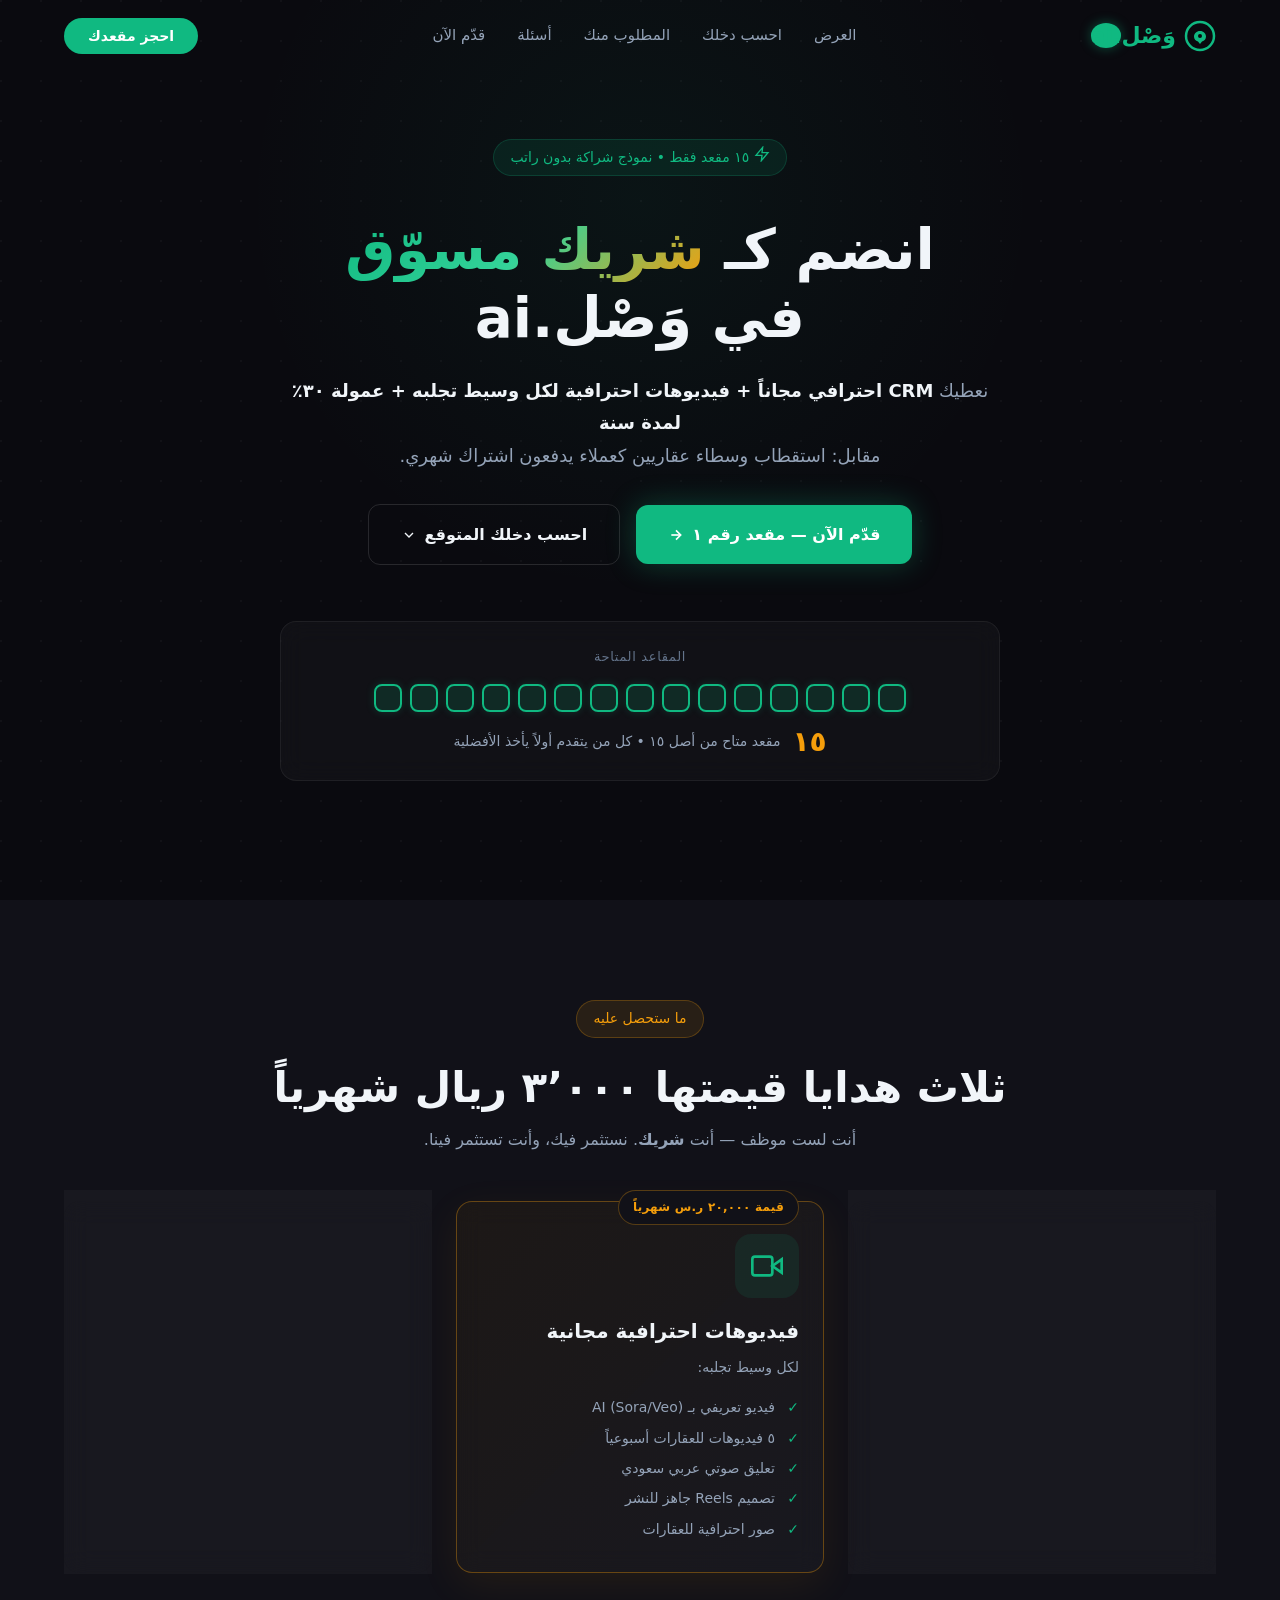
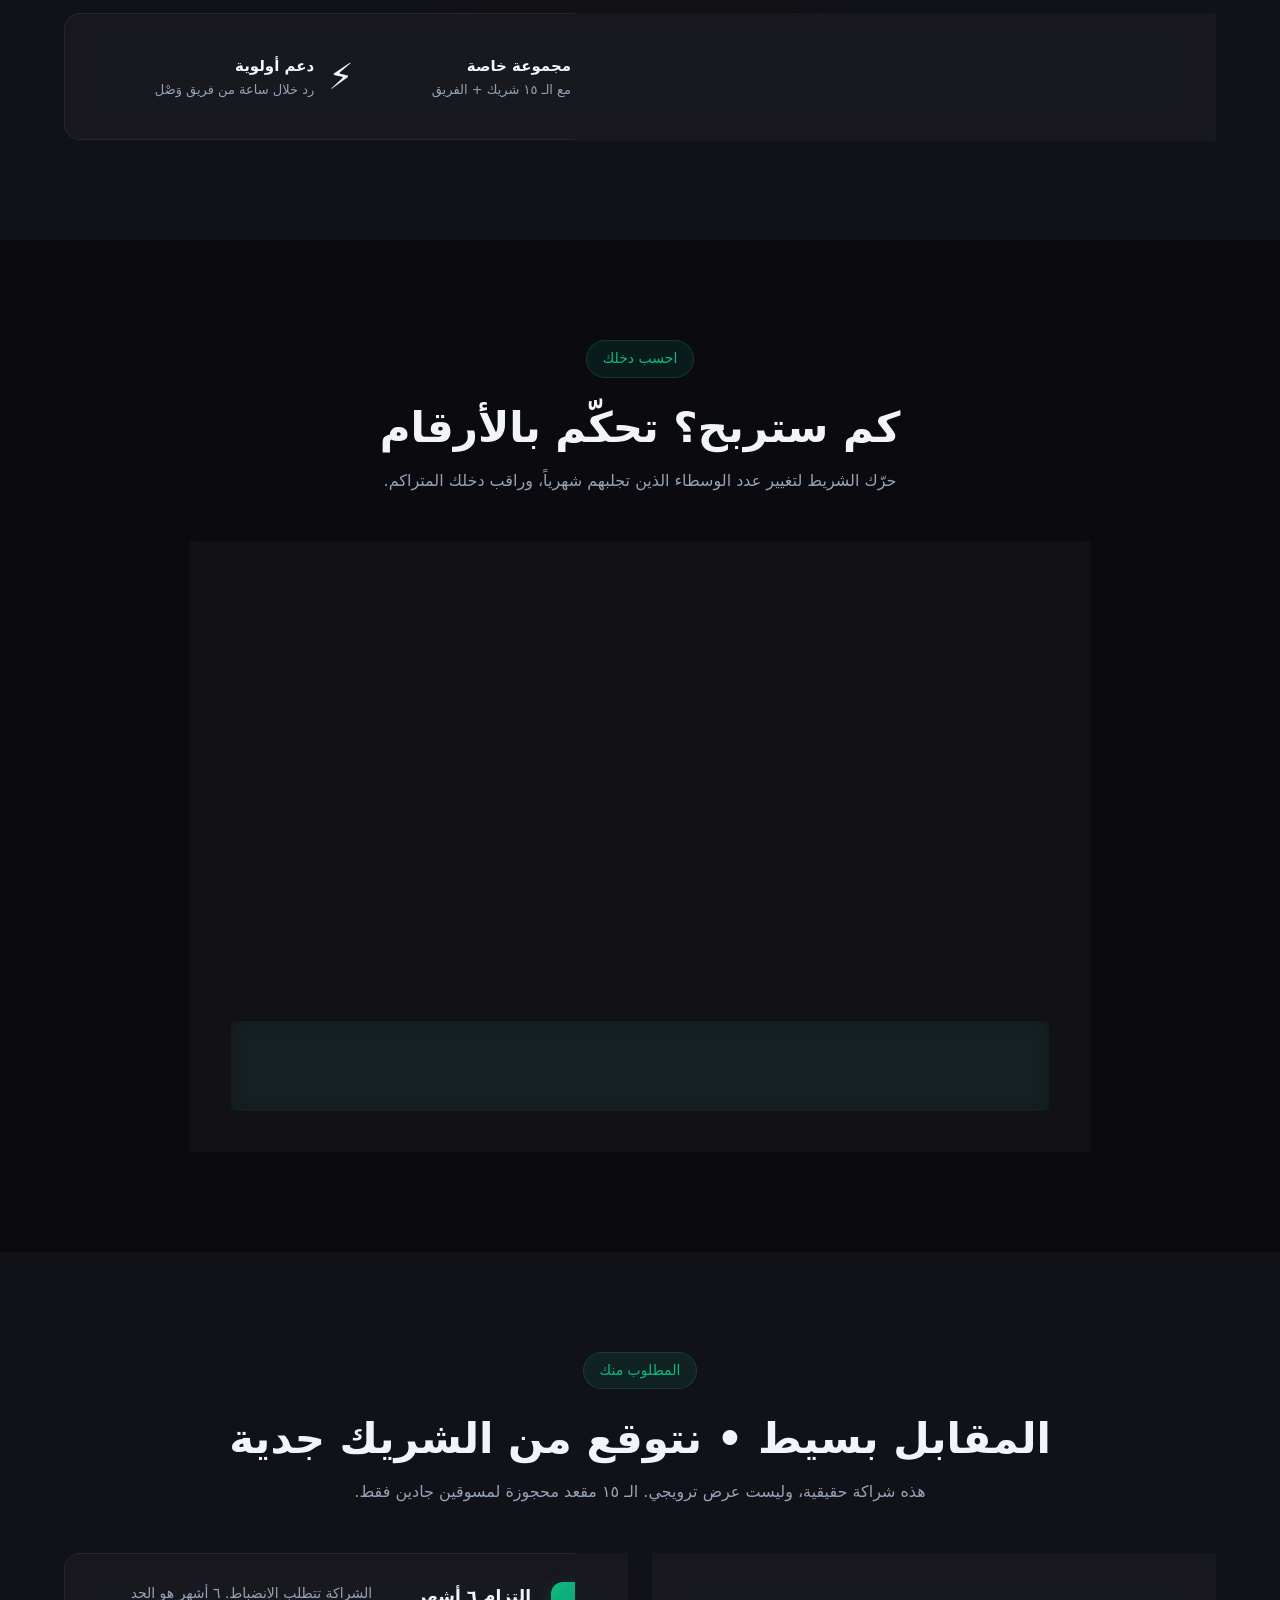
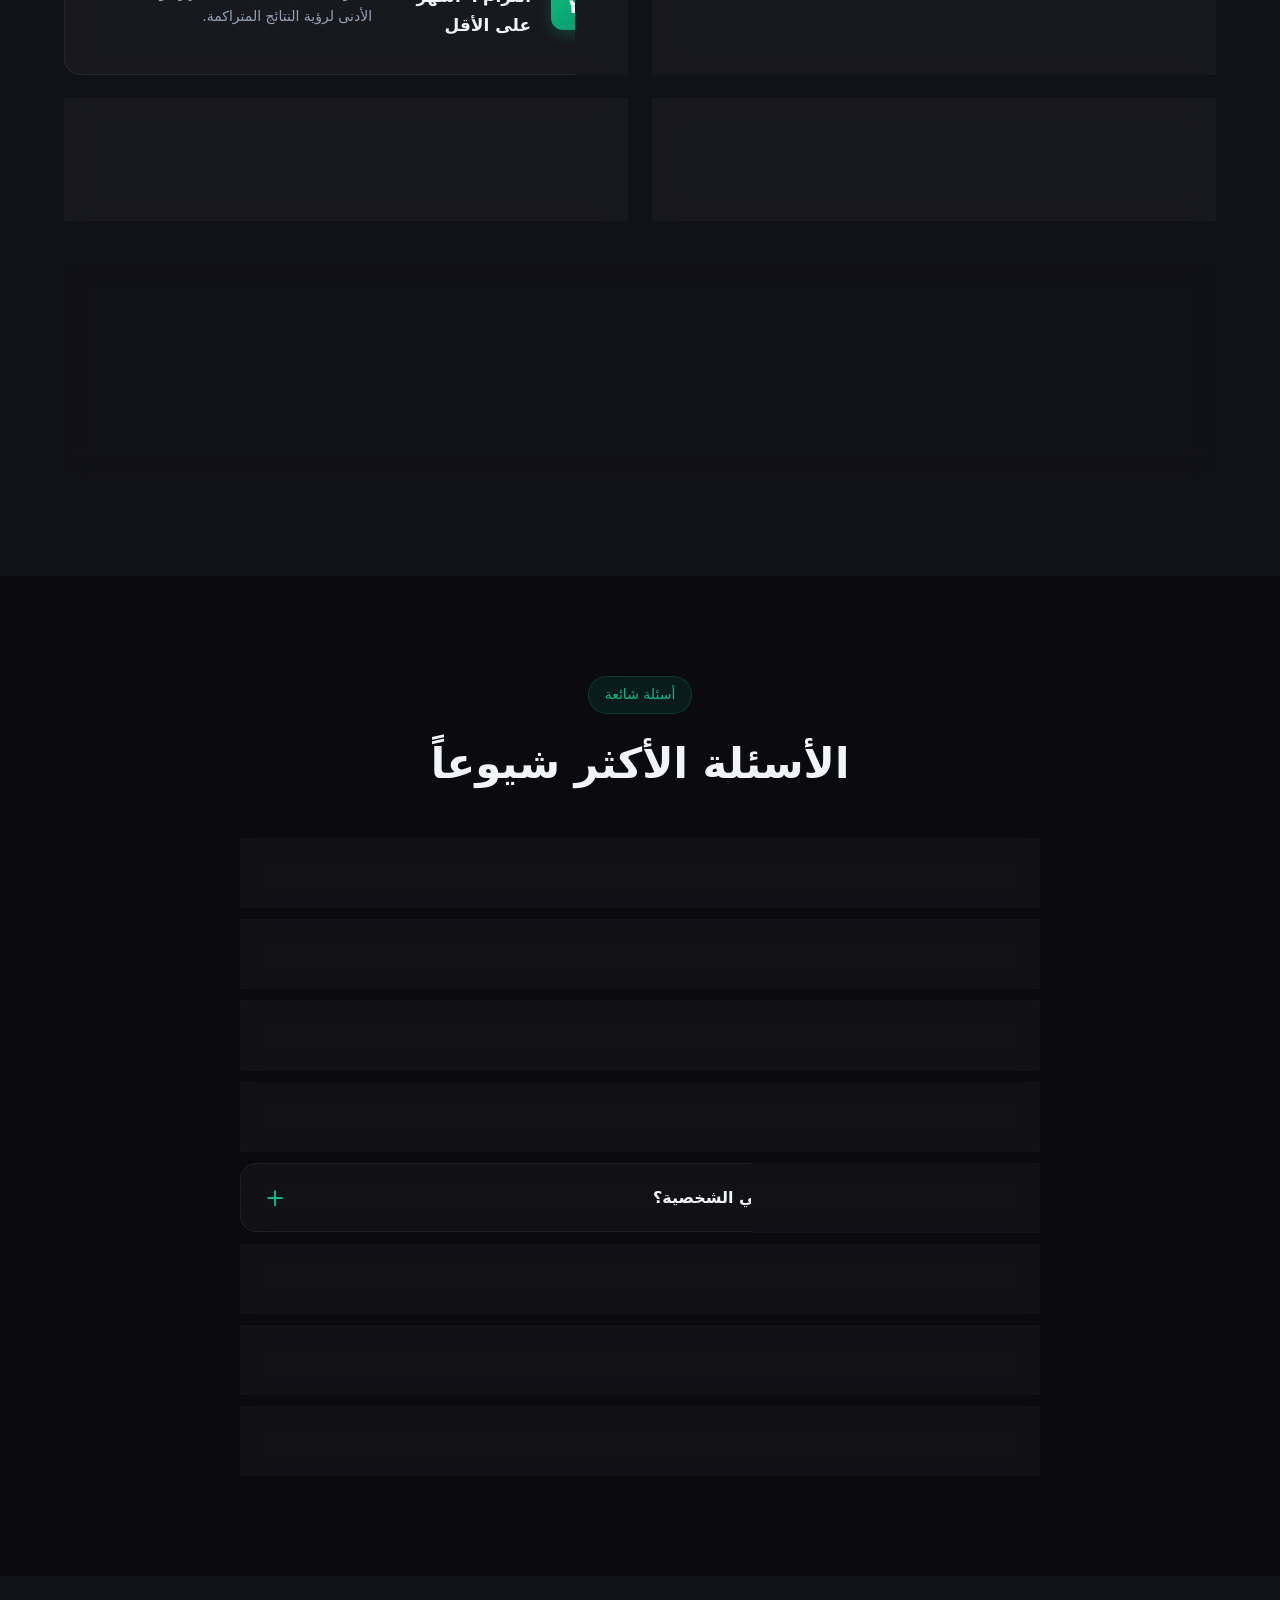
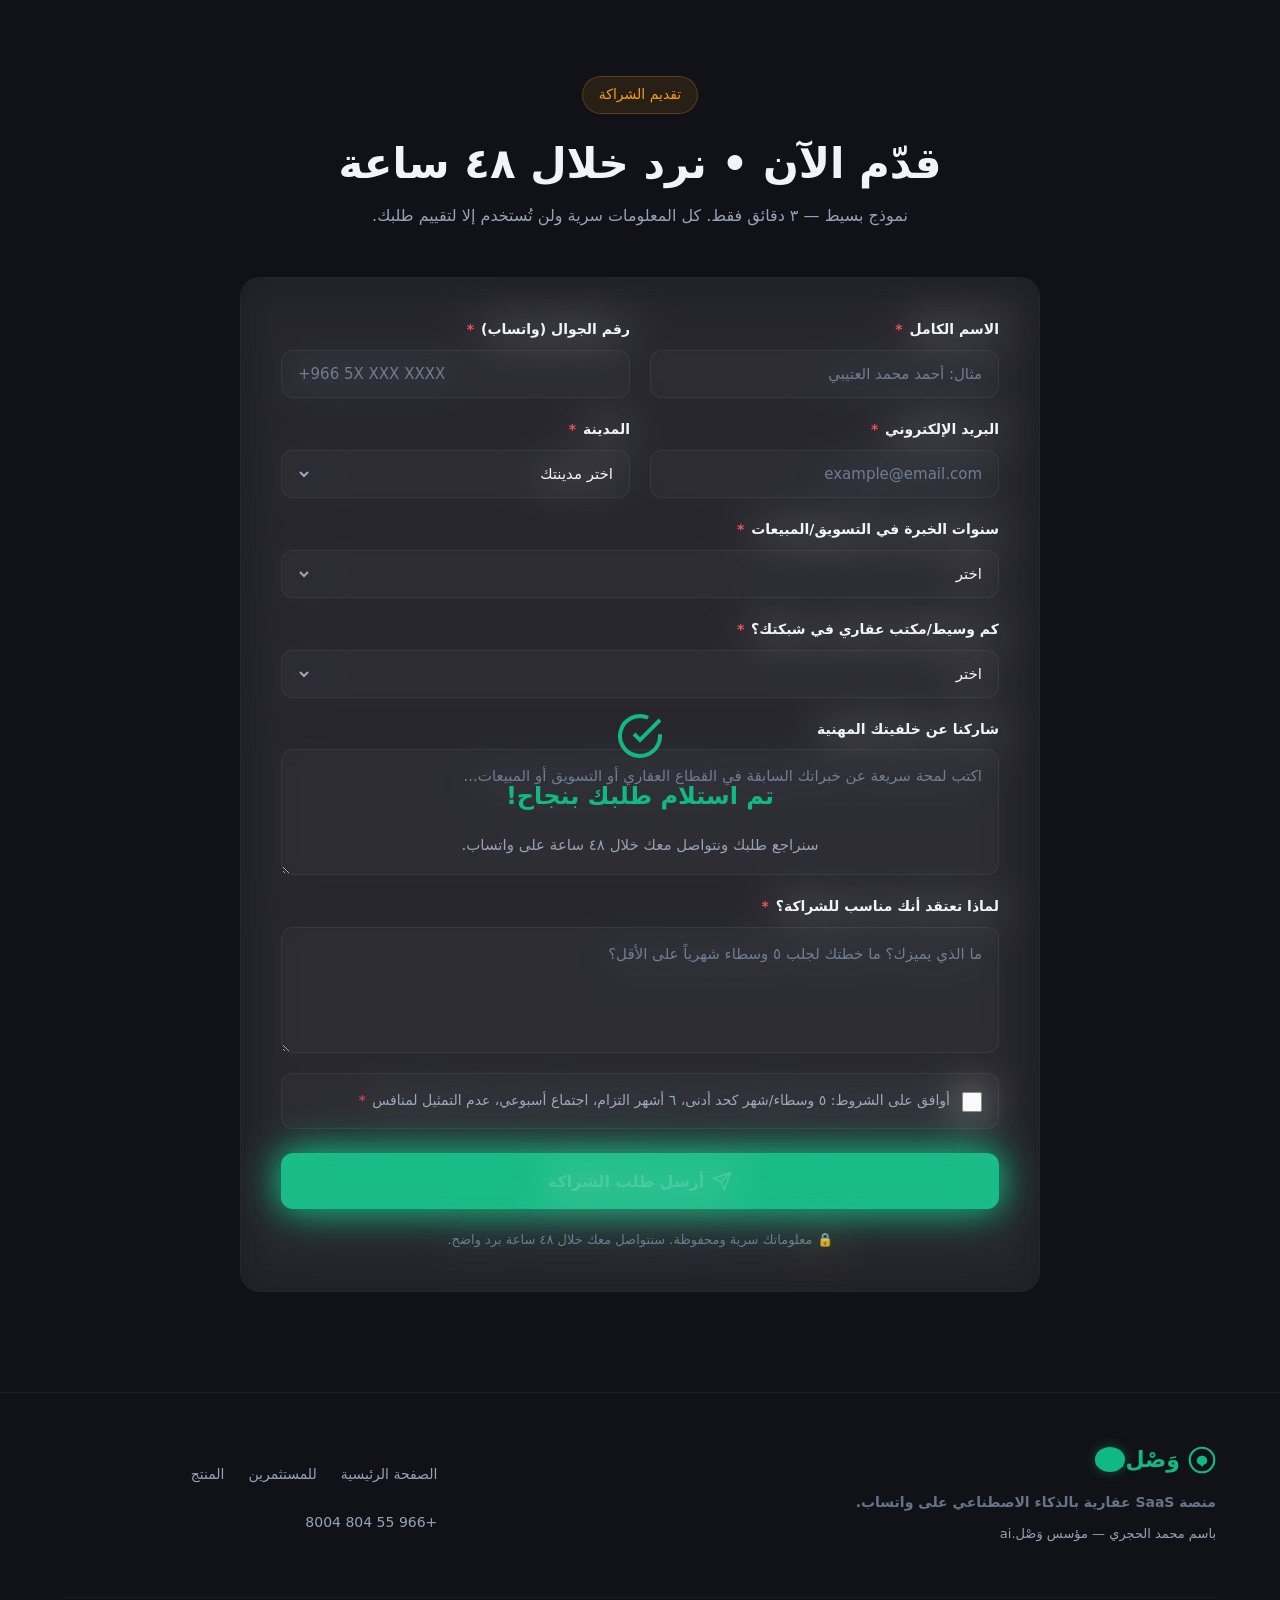
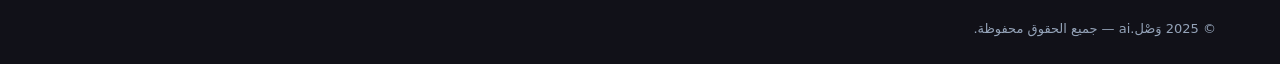
==== partner.html @ 43de6ca4 "Initial commit: investor + partner landing pages with Supabase - investor.html: 100K SAR / 16.7% pit" ====
<!DOCTYPE html>
<html lang="ar" dir="rtl">
<head>
  <meta charset="UTF-8">
  <meta name="viewport" content="width=device-width, initial-scale=1.0">
  <meta http-equiv="Content-Security-Policy" content="default-src 'self'; script-src 'self'; style-src 'self' 'unsafe-inline' https://fonts.googleapis.com; font-src 'self' https://fonts.gstatic.com; img-src 'self' data: https:; connect-src 'self' https://smartsapp.net https://*.supabase.co;">
  <title>وَصْل.ai | فرصة شراكة — ١٥ مسوّق فقط بدون راتب</title>
  <meta name="description" content="انضم كشريك مسوّق في وَصْل.ai — احصل على CRM احترافي + فيديوهات احترافية + عمولة 30% من كل وسيط تجلبه. ١٥ مقعد فقط.">
  <meta name="robots" content="index, follow">
  <meta name="theme-color" content="#10b981">

  <!-- Open Graph -->
  <meta property="og:title" content="وَصْل.ai | فرصة شراكة — ١٥ مسوّق فقط بدون راتب">
  <meta property="og:description" content="CRM احترافي + فيديوهات احترافية + عمولة 30% — مقابل جلب وسطاء عقاريين كعملاء. ١٥ مقعد فقط.">
  <meta property="og:type" content="website">
  <meta property="og:image" content="https://smartsapp.net/images/og-cover.svg">
  <meta property="og:locale" content="ar_SA">

  <!-- Favicon -->
  <link rel="icon" href="images/favicon.svg" type="image/svg+xml">

  <!-- Preconnect -->
  <link rel="preconnect" href="https://fonts.googleapis.com">
  <link rel="preconnect" href="https://fonts.gstatic.com" crossorigin>

  <!-- Stylesheet -->
  <link rel="stylesheet" href="css/styles.css">
  <link rel="stylesheet" href="css/pages.css">
</head>
<body>
  <a href="#main-content" class="sr-only">تخطي إلى المحتوى</a>

  <!-- ========== NAVBAR ========== -->
  <header class="navbar" role="banner">
    <div class="container navbar-inner">
      <a href="/" class="navbar-brand" aria-label="وَصْل.ai — الصفحة الرئيسية">
        <svg class="brand-icon" width="32" height="32" viewBox="0 0 32 32" fill="none" aria-hidden="true">
          <circle cx="16" cy="16" r="14" stroke="#10b981" stroke-width="2.5" fill="none"/>
          <path d="M10 16.5C10 13.5 12.5 11 16 11C19.5 11 22 13.5 22 16.5C22 19 20.5 21 18 21.5L16 24L14 21.5C11.5 21 10 19 10 16.5Z" fill="#10b981"/>
          <circle cx="16" cy="16" r="2" fill="#0a0a0f"/>
        </svg>
        <span class="brand-text">وَصْل<span class="brand-dot">.ai</span></span>
      </a>

      <nav class="nav-links" aria-label="التنقل الرئيسي">
        <a href="#offer">العرض</a>
        <a href="#calculator">احسب دخلك</a>
        <a href="#what-you-give">المطلوب منك</a>
        <a href="#faq">أسئلة</a>
        <a href="#apply">قدّم الآن</a>
      </nav>

      <div class="navbar-actions">
        <a href="#apply" class="btn-nav">احجز مقعدك</a>
      </div>

      <button class="menu-toggle" aria-label="فتح القائمة" aria-expanded="false">
        <span class="hamburger-line"></span>
        <span class="hamburger-line"></span>
        <span class="hamburger-line"></span>
      </button>
    </div>

    <nav class="mobile-menu" aria-label="القائمة الجوالة">
      <a href="#offer">العرض</a>
      <a href="#calculator">احسب دخلك</a>
      <a href="#what-you-give">المطلوب منك</a>
      <a href="#faq">أسئلة</a>
      <a href="#apply" class="btn-primary" style="text-align:center;margin-top:16px;">احجز مقعدك</a>
    </nav>
  </header>

  <main id="main-content">

    <!-- ========== HERO ========== -->
    <section id="hero" class="page-hero">
      <div class="container">
        <div class="hero-center">
          <span class="section-badge">
            <svg width="16" height="16" viewBox="0 0 24 24" fill="none" stroke="currentColor" stroke-width="2"><polygon points="13 2 3 14 12 14 11 22 21 10 12 10 13 2"/></svg>
            ١٥ مقعد فقط • نموذج شراكة بدون راتب
          </span>

          <h1 class="hero-title">
            انضم كـ <span class="gradient-text">شريك مسوّق</span><br>
            في وَصْل.ai
          </h1>

          <p class="hero-description hero-description-center">
            نعطيك <strong class="text-primary">CRM احترافي مجاناً + فيديوهات احترافية لكل وسيط تجلبه + عمولة ٣٠٪ لمدة سنة</strong><br>
            مقابل: استقطاب وسطاء عقاريين كعملاء يدفعون اشتراك شهري.
          </p>

          <div class="hero-buttons hero-buttons-center">
            <a href="#apply" class="btn-primary">
              قدّم الآن — مقعد رقم ١
              <svg width="16" height="16" viewBox="0 0 24 24" fill="none" stroke="currentColor" stroke-width="2.5"><path d="M5 12h14"/><path d="M12 5l7 7-7 7"/></svg>
            </a>
            <a href="#calculator" class="btn-secondary">
              احسب دخلك المتوقع
              <svg width="16" height="16" viewBox="0 0 24 24" fill="none" stroke="currentColor" stroke-width="2"><path d="M6 9l6 6 6-6"/></svg>
            </a>
          </div>

          <div class="seats-counter glass-card">
            <div class="seats-label">المقاعد المتاحة</div>
            <div class="seats-grid">
              <span class="seat available" title="متاح"></span>
              <span class="seat available" title="متاح"></span>
              <span class="seat available" title="متاح"></span>
              <span class="seat available" title="متاح"></span>
              <span class="seat available" title="متاح"></span>
              <span class="seat available" title="متاح"></span>
              <span class="seat available" title="متاح"></span>
              <span class="seat available" title="متاح"></span>
              <span class="seat available" title="متاح"></span>
              <span class="seat available" title="متاح"></span>
              <span class="seat available" title="متاح"></span>
              <span class="seat available" title="متاح"></span>
              <span class="seat available" title="متاح"></span>
              <span class="seat available" title="متاح"></span>
              <span class="seat available" title="متاح"></span>
            </div>
            <div class="seats-status">
              <span class="seats-count gold-text">١٥</span>
              <span>مقعد متاح من أصل ١٥ • كل من يتقدم أولاً يأخذ الأفضلية</span>
            </div>
          </div>
        </div>
      </div>
    </section>

    <!-- ========== OFFER (What You Get) ========== -->
    <section id="offer" class="section-alt">
      <div class="container">
        <div class="section-header">
          <span class="section-badge gold-badge">ما ستحصل عليه</span>
          <h2>ثلاث هدايا قيمتها ٣٬٠٠٠ ريال شهرياً</h2>
          <p>أنت لست موظف — أنت <strong>شريك</strong>. نستثمر فيك، وأنت تستثمر فينا.</p>
        </div>

        <div class="benefits-grid">
          <div class="benefit-card glass-card">
            <div class="benefit-badge gold-text">قيمة ١٢,٠٠٠ ر.س / سنة</div>
            <div class="benefit-icon">
              <svg width="32" height="32" viewBox="0 0 24 24" fill="none" stroke="#10b981" stroke-width="2"><rect x="3" y="3" width="18" height="18" rx="2"/><line x1="3" y1="9" x2="21" y2="9"/><line x1="9" y1="21" x2="9" y2="9"/></svg>
            </div>
            <h3>CRM احترافي مدى الشراكة</h3>
            <p>الباقة الكاملة Pro:</p>
            <ul class="benefit-list">
              <li>إدارة ١٬٠٠٠ محادثة شهرياً</li>
              <li>٢٠٠ عقار في الكتالوج</li>
              <li>١٠ أعضاء فريق</li>
              <li>تحليلات متقدمة + Lead Scoring</li>
              <li>تفريغ صوتي عربي + API</li>
            </ul>
          </div>

          <div class="benefit-card glass-card highlight">
            <div class="benefit-badge gold-text">قيمة ٢٠,٠٠٠ ر.س شهرياً</div>
            <div class="benefit-icon">
              <svg width="32" height="32" viewBox="0 0 24 24" fill="none" stroke="#10b981" stroke-width="2"><polygon points="23 7 16 12 23 17 23 7"/><rect x="1" y="5" width="15" height="14" rx="2"/></svg>
            </div>
            <h3>فيديوهات احترافية مجانية</h3>
            <p>لكل وسيط تجلبه:</p>
            <ul class="benefit-list">
              <li>فيديو تعريفي بـ AI (Sora/Veo)</li>
              <li>٥ فيديوهات للعقارات أسبوعياً</li>
              <li>تعليق صوتي عربي سعودي</li>
              <li>تصميم Reels جاهز للنشر</li>
              <li>صور احترافية للعقارات</li>
            </ul>
          </div>

          <div class="benefit-card glass-card">
            <div class="benefit-badge gold-text">دخل متكرر</div>
            <div class="benefit-icon">
              <svg width="32" height="32" viewBox="0 0 24 24" fill="none" stroke="#10b981" stroke-width="2"><line x1="12" y1="1" x2="12" y2="23"/><path d="M17 5H9.5a3.5 3.5 0 000 7h5a3.5 3.5 0 010 7H6"/></svg>
            </div>
            <h3>عمولة ٣٠٪ لمدة سنة كاملة</h3>
            <p>من كل وسيط تجلبه:</p>
            <ul class="benefit-list">
              <li>٣٠٪ من قيمة الاشتراك الشهري</li>
              <li>لمدة ١٢ شهر متواصل</li>
              <li>دفع شهري مباشر للحساب البنكي</li>
              <li>تتبع مباشر في لوحة العمولات</li>
              <li>بدون سقف — كلما جلبت أكثر ربحت أكثر</li>
            </ul>
          </div>
        </div>

        <div class="extras-row">
          <div class="extra-item">
            <span class="extra-icon">🎓</span>
            <div>
              <h4>تدريب مجاني</h4>
              <p>دورة مبيعات + استخدام CRM</p>
            </div>
          </div>
          <div class="extra-item">
            <span class="extra-icon">🏆</span>
            <div>
              <h4>شارة "شريك معتمد"</h4>
              <p>للعرض على وسائل التواصل</p>
            </div>
          </div>
          <div class="extra-item">
            <span class="extra-icon">💬</span>
            <div>
              <h4>مجموعة خاصة</h4>
              <p>مع الـ ١٥ شريك + الفريق</p>
            </div>
          </div>
          <div class="extra-item">
            <span class="extra-icon">⚡</span>
            <div>
              <h4>دعم أولوية</h4>
              <p>رد خلال ساعة من فريق وَصْل</p>
            </div>
          </div>
        </div>
      </div>
    </section>

    <!-- ========== EARNINGS CALCULATOR ========== -->
    <section id="calculator">
      <div class="container">
        <div class="section-header">
          <span class="section-badge">احسب دخلك</span>
          <h2>كم ستربح؟ تحكّم بالأرقام</h2>
          <p>حرّك الشريط لتغيير عدد الوسطاء الذين تجلبهم شهرياً، وراقب دخلك المتراكم.</p>
        </div>

        <div class="calc-card glass-card">
          <div class="calc-controls">
            <div class="calc-input-group">
              <label for="brokers-per-month">عدد الوسطاء الذين تجلبهم شهرياً</label>
              <div class="calc-slider-wrap">
                <input type="range" id="brokers-per-month" min="3" max="20" value="5" step="1" class="calc-slider">
                <span class="calc-value" id="brokers-value">٥</span>
              </div>
              <div class="calc-range-labels">
                <span>٣ (الحد الأدنى)</span>
                <span>٢٠ (متفوّق)</span>
              </div>
            </div>

            <div class="calc-input-group">
              <label for="avg-plan">متوسط باقة الوسيط</label>
              <div class="calc-options" role="radiogroup" aria-label="متوسط الباقة">
                <button class="calc-option" data-plan="99" type="button">Basic<br><span>٩٩ ر.س</span></button>
                <button class="calc-option active" data-plan="299" type="button">Pro<br><span>٢٩٩ ر.س</span></button>
                <button class="calc-option" data-plan="999" type="button">Enterprise<br><span>٩٩٩ ر.س</span></button>
              </div>
            </div>
          </div>

          <div class="calc-results">
            <div class="calc-result-item">
              <span class="calc-result-label">دخلك في الشهر الأول</span>
              <span class="calc-result-value" id="result-month1">٤٤٨ ر.س</span>
            </div>
            <div class="calc-result-item">
              <span class="calc-result-label">دخلك في الشهر السادس</span>
              <span class="calc-result-value" id="result-month6">٢٬٦٩١ ر.س</span>
            </div>
            <div class="calc-result-item highlight">
              <span class="calc-result-label">دخلك في الشهر الـ١٢</span>
              <span class="calc-result-value gradient-text" id="result-month12">٥٬٣٨٢ ر.س</span>
            </div>
            <div class="calc-result-item">
              <span class="calc-result-label">إجمالي دخلك السنوي</span>
              <span class="calc-result-value gold-text" id="result-yearly">٣٤٬٩٨٣ ر.س</span>
            </div>
          </div>

          <div class="calc-bonus glass-card">
            <span class="bonus-icon">🎁</span>
            <div>
              <strong>+ هدايا الشراكة:</strong> CRM (قيمته ١٢ ألف/سنة) + فيديوهات احترافية (قيمتها <span id="videos-value">٢٤٠</span> ألف/سنة عند ٢٠ فيديو شهرياً)<br>
              <strong>القيمة الإجمالية لشراكتك في السنة الأولى: <span class="gradient-text" id="total-value">~ ٢٨٧ ألف ريال</span></strong>
            </div>
          </div>
        </div>
      </div>
    </section>

    <!-- ========== WHAT YOU GIVE ========== -->
    <section id="what-you-give" class="section-alt">
      <div class="container">
        <div class="section-header">
          <span class="section-badge">المطلوب منك</span>
          <h2>المقابل بسيط • نتوقع من الشريك جدية</h2>
          <p>هذه شراكة حقيقية، وليست عرض ترويجي. الـ ١٥ مقعد محجوزة لمسوقين جادين فقط.</p>
        </div>

        <div class="commitment-grid">
          <div class="commitment-card glass-card">
            <div class="commitment-num">١</div>
            <h3>٥ وسطاء كحد أدنى شهرياً</h3>
            <p>هذا الحد الأدنى للحفاظ على المقعد. يمكنك جلب أكثر طبعاً — كلما جلبت أكثر، ربحت أكثر.</p>
          </div>
          <div class="commitment-card glass-card">
            <div class="commitment-num">٢</div>
            <h3>التزام ٦ أشهر على الأقل</h3>
            <p>الشراكة تتطلب الانضباط. ٦ أشهر هو الحد الأدنى لرؤية النتائج المتراكمة.</p>
          </div>
          <div class="commitment-card glass-card">
            <div class="commitment-num">٣</div>
            <h3>اجتماع أسبوعي ساعة واحدة</h3>
            <p>اجتماع مع باقي الـ ١٥ شريك + فريق وَصْل لمشاركة الخبرات والاستراتيجيات.</p>
          </div>
          <div class="commitment-card glass-card">
            <div class="commitment-num">٤</div>
            <h3>عدم العمل لمنافس مباشر</h3>
            <p>خلال فترة الشراكة، لا تعمل لصالح منصة عقارية ذكاء اصطناعي منافسة (Exclusivity).</p>
          </div>
        </div>

        <div class="ideal-partner glass-card">
          <h3>الشريك المثالي:</h3>
          <div class="ideal-grid">
            <div class="ideal-item">
              <svg width="20" height="20" viewBox="0 0 24 24" fill="none" stroke="#10b981" stroke-width="2.5"><polyline points="20 6 9 17 4 12"/></svg>
              <span>عنده شبكة علاقات في القطاع العقاري</span>
            </div>
            <div class="ideal-item">
              <svg width="20" height="20" viewBox="0 0 24 24" fill="none" stroke="#10b981" stroke-width="2.5"><polyline points="20 6 9 17 4 12"/></svg>
              <span>سبق له العمل في المبيعات أو التسويق</span>
            </div>
            <div class="ideal-item">
              <svg width="20" height="20" viewBox="0 0 24 24" fill="none" stroke="#10b981" stroke-width="2.5"><polyline points="20 6 9 17 4 12"/></svg>
              <span>يفهم سوق العقار في الخليج (السعودية أساسي)</span>
            </div>
            <div class="ideal-item">
              <svg width="20" height="20" viewBox="0 0 24 24" fill="none" stroke="#10b981" stroke-width="2.5"><polyline points="20 6 9 17 4 12"/></svg>
              <span>يبحث عن دخل متكرر طويل الأمد</span>
            </div>
            <div class="ideal-item">
              <svg width="20" height="20" viewBox="0 0 24 24" fill="none" stroke="#10b981" stroke-width="2.5"><polyline points="20 6 9 17 4 12"/></svg>
              <span>مرتاح مع التقنية ولوحات التحكم</span>
            </div>
            <div class="ideal-item">
              <svg width="20" height="20" viewBox="0 0 24 24" fill="none" stroke="#10b981" stroke-width="2.5"><polyline points="20 6 9 17 4 12"/></svg>
              <span>طموح ويريد أن يكون من أوائل ١٥ شريك</span>
            </div>
          </div>
        </div>
      </div>
    </section>

    <!-- ========== FAQ ========== -->
    <section id="faq">
      <div class="container">
        <div class="section-header">
          <span class="section-badge">أسئلة شائعة</span>
          <h2>الأسئلة الأكثر شيوعاً</h2>
        </div>

        <div class="faq-list">
          <details class="faq-item glass-card">
            <summary>هل أحتاج خبرة سابقة في التقنية؟</summary>
            <p>لا. CRM وَصْل مصمم بسيط ومناسب لأي شخص متوسط الخبرة بالتقنية. سنوفر لك تدريب أولي مجاني (٣ ساعات) قبل البدء، ودعم مستمر طوال الشراكة.</p>
          </details>
          <details class="faq-item glass-card">
            <summary>كيف أجلب الوسطاء؟ ما الذي أعرضه عليهم؟</summary>
            <p>تعرض عليهم منصة ذكية تُغني عن موظف مبيعات بـ ٢٩٩ ريال فقط. الفيديوهات الاحترافية التي ستنتج لهم ستكون أداتك الأقوى — وسيط واحد يرى كيف أنتجت له ٥ فيديوهات احترافية مجانية، يصبح سفيراً لك تلقائياً.</p>
          </details>
          <details class="faq-item glass-card">
            <summary>ماذا يحدث لو ما قدرت أوصل لـ ٥ وسطاء في الشهر؟</summary>
            <p>نعطيك شهراً كاملاً سماحاً (Grace Period) مع الدعم اللازم. إذا تكرر التقصير لشهرين متتاليين، نتفاوض على وضعك بشفافية — قد ننقلك لنظام شراكة مخفض، أو نفتح المقعد لمسوّق آخر.</p>
          </details>
          <details class="faq-item glass-card">
            <summary>كيف يتم دفع العمولة؟</summary>
            <p>تحويل بنكي شهري مباشر للحساب الذي تحدده. تستطيع متابعة كل عمليات الدفع في لوحة "العمولات" داخل CRM، مع تفصيل لكل وسيط جلبته.</p>
          </details>
          <details class="faq-item glass-card">
            <summary>هل أستطيع استخدام CRM لأعمالي الشخصية؟</summary>
            <p>نعم تماماً! حساب CRM Pro الذي ستحصل عليه ملكك — استخدمه لمكتبك العقاري الخاص أو لإدارة عملاء آخرين، بدون قيود. هذا جزء من قيمة الشراكة.</p>
          </details>
          <details class="faq-item glass-card">
            <summary>هل الفيديوهات حصرية لي أو لكل المسوقين؟</summary>
            <p>كل فيديو يُنتج لوسيط محدد جلبته أنت — يصبح فيديو حصري لذلك الوسيط (باسمه، عقاراته، شعاره). ليس فيديو عام، بل علامة تجارية مخصصة.</p>
          </details>
          <details class="faq-item glass-card">
            <summary>متى يبدأ احتساب العمولة؟</summary>
            <p>من اللحظة التي يدفع فيها الوسيط أول اشتراك. حتى لو ألغى الاشتراك بعد ٣ أشهر، عمولات الـ ٣ أشهر السابقة تبقى لك. لا استرداد ولا خصم.</p>
          </details>
          <details class="faq-item glass-card">
            <summary>كيف يتم اختيار الـ ١٥ شريك؟</summary>
            <p>الأولوية للمتقدمين أولاً (First Come, First Served) شرط استيفاء الشروط:<br>
            ١. شبكة علاقات حقيقية في القطاع العقاري<br>
            ٢. خبرة سابقة في المبيعات أو التسويق<br>
            ٣. القدرة على الالتزام ٦ أشهر<br>
            بعد التقديم، نتواصل خلال ٤٨ ساعة لمكالمة تعارف ١٥ دقيقة، ثم القرار النهائي.</p>
          </details>
        </div>
      </div>
    </section>

    <!-- ========== APPLICATION FORM ========== -->
    <section id="apply" class="section-alt">
      <div class="container">
        <div class="section-header">
          <span class="section-badge gold-badge">تقديم الشراكة</span>
          <h2>قدّم الآن • نرد خلال ٤٨ ساعة</h2>
          <p>نموذج بسيط — ٣ دقائق فقط. كل المعلومات سرية ولن تُستخدم إلا لتقييم طلبك.</p>
        </div>

        <form class="apply-form glass-card" id="partner-application">
          <div class="form-row">
            <div class="form-group">
              <label for="full-name">الاسم الكامل <span class="required">*</span></label>
              <input type="text" id="full-name" name="fullName" required placeholder="مثال: أحمد محمد العتيبي">
            </div>
            <div class="form-group">
              <label for="phone">رقم الجوال (واتساب) <span class="required">*</span></label>
              <input type="tel" id="phone" name="phone" required placeholder="+966 5X XXX XXXX">
            </div>
          </div>

          <div class="form-row">
            <div class="form-group">
              <label for="email">البريد الإلكتروني <span class="required">*</span></label>
              <input type="email" id="email" name="email" required placeholder="example@email.com">
            </div>
            <div class="form-group">
              <label for="city">المدينة <span class="required">*</span></label>
              <select id="city" name="city" required>
                <option value="">اختر مدينتك</option>
                <option value="الرياض">الرياض</option>
                <option value="جدة">جدة</option>
                <option value="مكة">مكة المكرمة</option>
                <option value="المدينة">المدينة المنورة</option>
                <option value="الدمام">الدمام</option>
                <option value="الخبر">الخبر</option>
                <option value="الطائف">الطائف</option>
                <option value="بريدة">بريدة</option>
                <option value="تبوك">تبوك</option>
                <option value="أبها">أبها</option>
                <option value="أخرى">أخرى</option>
              </select>
            </div>
          </div>

          <div class="form-group">
            <label for="experience">سنوات الخبرة في التسويق/المبيعات <span class="required">*</span></label>
            <select id="experience" name="experience" required>
              <option value="">اختر</option>
              <option value="0-1">أقل من سنة</option>
              <option value="1-3">١ – ٣ سنوات</option>
              <option value="3-5">٣ – ٥ سنوات</option>
              <option value="5-10">٥ – ١٠ سنوات</option>
              <option value="10+">أكثر من ١٠ سنوات</option>
            </select>
          </div>

          <div class="form-group">
            <label for="network-size">كم وسيط/مكتب عقاري في شبكتك؟ <span class="required">*</span></label>
            <select id="network-size" name="networkSize" required>
              <option value="">اختر</option>
              <option value="0-10">أقل من ١٠</option>
              <option value="10-30">١٠ – ٣٠</option>
              <option value="30-50">٣٠ – ٥٠</option>
              <option value="50-100">٥٠ – ١٠٠</option>
              <option value="100+">أكثر من ١٠٠</option>
            </select>
          </div>

          <div class="form-group">
            <label for="background">شاركنا عن خلفيتك المهنية</label>
            <textarea id="background" name="background" rows="4" placeholder="اكتب لمحة سريعة عن خبراتك السابقة في القطاع العقاري أو التسويق أو المبيعات..."></textarea>
          </div>

          <div class="form-group">
            <label for="why">لماذا تعتقد أنك مناسب للشراكة؟ <span class="required">*</span></label>
            <textarea id="why" name="why" rows="4" required placeholder="ما الذي يميزك؟ ما خطتك لجلب ٥ وسطاء شهرياً على الأقل؟"></textarea>
          </div>

          <div class="form-checkbox">
            <input type="checkbox" id="commit" name="commit" required>
            <label for="commit">أوافق على الشروط: ٥ وسطاء/شهر كحد أدنى، ٦ أشهر التزام، اجتماع أسبوعي، عدم التمثيل لمنافس <span class="required">*</span></label>
          </div>

          <button type="submit" class="btn-primary form-submit">
            <svg width="20" height="20" viewBox="0 0 24 24" fill="none" stroke="currentColor" stroke-width="2"><line x1="22" y1="2" x2="11" y2="13"/><polygon points="22 2 15 22 11 13 2 9 22 2"/></svg>
            أرسل طلب الشراكة
          </button>

          <p class="form-note">🔒 معلوماتك سرية ومحفوظة. سنتواصل معك خلال ٤٨ ساعة برد واضح.</p>

          <div class="form-success" id="form-success" hidden>
            <svg width="48" height="48" viewBox="0 0 24 24" fill="none" stroke="#10b981" stroke-width="2"><path d="M22 11.08V12a10 10 0 11-5.93-9.14"/><polyline points="22 4 12 14.01 9 11.01"/></svg>
            <h3>تم استلام طلبك بنجاح!</h3>
            <p>سنراجع طلبك ونتواصل معك خلال ٤٨ ساعة على واتساب.</p>
          </div>
        </form>
      </div>
    </section>

  </main>

  <!-- ========== FOOTER ========== -->
  <footer class="footer">
    <div class="container">
      <div class="footer-content">
        <div class="footer-brand">
          <a href="/" class="navbar-brand">
            <svg width="28" height="28" viewBox="0 0 32 32" fill="none">
              <circle cx="16" cy="16" r="14" stroke="#10b981" stroke-width="2.5" fill="none"/>
              <path d="M10 16.5C10 13.5 12.5 11 16 11C19.5 11 22 13.5 22 16.5C22 19 20.5 21 18 21.5L16 24L14 21.5C11.5 21 10 19 10 16.5Z" fill="#10b981"/>
            </svg>
            <span class="brand-text">وَصْل<span class="brand-dot">.ai</span></span>
          </a>
          <p>منصة SaaS عقارية بالذكاء الاصطناعي على واتساب.</p>
          <p class="footer-founder">باسم محمد الحجري — مؤسس وَصْل.ai</p>
        </div>
        <div class="footer-links">
          <a href="/">الصفحة الرئيسية</a>
          <a href="investor.html">للمستثمرين</a>
          <a href="https://smartsapp.net" target="_blank" rel="noopener">المنتج</a>
          <a href="https://wa.me/966558048004" target="_blank" rel="noopener">+966 55 804 8004</a>
        </div>
      </div>
      <div class="footer-bottom">
        <p>© 2025 وَصْل.ai — جميع الحقوق محفوظة.</p>
      </div>
    </div>
  </footer>

  <script src="js/config.js"></script>
  <script src="js/supabase-client.js" defer></script>
  <script src="js/main.js" defer></script>
  <script src="js/partner.js" defer></script>
</body>
</html>
---- css/styles.css ----
/* ==========================================================================
   Wasl.ai (smartsapp.net) Landing Page Styles
   Dark Premium RTL Arabic — WhatsApp AI Real Estate Agent
   ========================================================================== */

/* ---------- Google Fonts ---------- */
@import url('https://fonts.googleapis.com/css2?family=IBM+Plex+Sans+Arabic:wght@400;500;600;700&family=Inter:wght@400;500;600&display=swap');

/* ==========================================================================
   1. CSS Variables
   ========================================================================== */
:root {
  /* Backgrounds */
  --bg-primary:     #0a0a0f;
  --bg-secondary:   #111118;
  --bg-card:        rgba(255, 255, 255, 0.03);
  --bg-card-hover:  rgba(255, 255, 255, 0.06);

  /* Brand — Emerald (WhatsApp connection) */
  --brand:          #10b981;
  --brand-glow:     #34d399;
  --brand-dark:     #059669;

  /* Accent — Gold */
  --accent:         #f59e0b;
  --accent-light:   #fbbf24;

  /* Text */
  --text-primary:   #f1f5f9;
  --text-secondary: #94a3b8;
  --text-muted:     #64748b;

  /* Borders */
  --border:         rgba(255, 255, 255, 0.06);
  --border-hover:   rgba(255, 255, 255, 0.12);

  /* Semantic */
  --red:            #ef4444;

  /* Radii */
  --radius:         16px;
  --radius-sm:      8px;
  --radius-full:    9999px;
}

/* ==========================================================================
   2. Reset & Base
   ========================================================================== */
*,
*::before,
*::after {
  box-sizing: border-box;
  margin: 0;
  padding: 0;
}

html {
  scroll-behavior: smooth;
  font-size: 16px;
}

body {
  background-color: var(--bg-primary);
  color: var(--text-primary);
  font-family: 'IBM Plex Sans Arabic', system-ui, sans-serif;
  line-height: 1.7;
  direction: rtl;
  -webkit-font-smoothing: antialiased;
  -moz-osx-font-smoothing: grayscale;
  overflow-x: hidden;
}

img {
  max-width: 100%;
  height: auto;
  display: block;
}

a {
  text-decoration: none;
  color: inherit;
  transition: color 0.3s ease;
}

button {
  font-family: inherit;
  cursor: pointer;
  border: none;
  background: none;
}

ul, ol {
  list-style: none;
}

/* Selection */
::selection {
  background-color: rgba(16, 185, 129, 0.3);
  color: #fff;
}

/* Scrollbar */
::-webkit-scrollbar {
  width: 6px;
}

::-webkit-scrollbar-track {
  background: var(--bg-primary);
}

::-webkit-scrollbar-thumb {
  background: rgba(255, 255, 255, 0.1);
  border-radius: var(--radius-full);
}

::-webkit-scrollbar-thumb:hover {
  background: rgba(255, 255, 255, 0.2);
}

/* Firefox scrollbar */
html {
  scrollbar-width: thin;
  scrollbar-color: rgba(255, 255, 255, 0.1) var(--bg-primary);
}

/* ==========================================================================
   3. Typography
   ========================================================================== */
h1 {
  font-size: clamp(36px, 5vw, 56px);
  font-weight: 700;
  line-height: 1.2;
  color: var(--text-primary);
}

h2 {
  font-size: clamp(28px, 4vw, 42px);
  font-weight: 700;
  line-height: 1.25;
  color: var(--text-primary);
}

h3 {
  font-size: clamp(20px, 2.5vw, 24px);
  font-weight: 600;
  color: var(--text-primary);
}

p {
  color: var(--text-secondary);
}

.gradient-text {
  background: linear-gradient(135deg, #10b981, #34d399, #f59e0b);
  -webkit-background-clip: text;
  background-clip: text;
  -webkit-text-fill-color: transparent;
  color: transparent;
}

.gold-text {
  color: #f59e0b;
}

.section-badge {
  display: inline-block;
  background: rgba(16, 185, 129, 0.1);
  color: var(--brand);
  border: 1px solid rgba(16, 185, 129, 0.2);
  border-radius: var(--radius-full);
  padding: 6px 16px;
  font-size: 14px;
  font-weight: 500;
  margin-bottom: 16px;
}

.section-header {
  text-align: center;
  margin-bottom: 48px;
}

.section-header h2 {
  margin-top: 8px;
}

.section-header p {
  max-width: 600px;
  margin-inline: auto;
  margin-top: 12px;
  font-size: 16px;
}

/* ==========================================================================
   4. Layout
   ========================================================================== */
.container {
  max-width: 1200px;
  margin-inline: auto;
  padding: 0 24px;
}

section {
  padding: 100px 0;
}

.section-alt {
  background-color: var(--bg-secondary);
}

/* Grid utilities */
.grid-2 {
  display: grid;
  grid-template-columns: repeat(2, 1fr);
  gap: 24px;
}

.grid-3 {
  display: grid;
  grid-template-columns: repeat(3, 1fr);
  gap: 24px;
}

.grid-4 {
  display: grid;
  grid-template-columns: repeat(4, 1fr);
  gap: 24px;
}

/* ==========================================================================
   5. Glass Card Utility
   ========================================================================== */
.glass-card {
  background: var(--bg-card);
  border: 1px solid var(--border);
  border-radius: var(--radius);
  backdrop-filter: blur(12px);
  -webkit-backdrop-filter: blur(12px);
  transition: border-color 0.3s ease, background 0.3s ease;
}

.glass-card:hover {
  border-color: var(--border-hover);
  background: var(--bg-card-hover);
}

/* ==========================================================================
   6. Navbar
   ========================================================================== */
.navbar {
  position: fixed;
  top: 0;
  right: 0;
  left: 0;
  width: 100%;
  z-index: 1000;
  background: transparent;
  transition: background 0.3s ease, border-color 0.3s ease, box-shadow 0.3s ease;
  border-bottom: 1px solid transparent;
}

.navbar.scrolled {
  background: rgba(10, 10, 15, 0.85);
  backdrop-filter: blur(20px);
  -webkit-backdrop-filter: blur(20px);
  border-bottom: 1px solid var(--border);
  box-shadow: 0 4px 30px rgba(0, 0, 0, 0.3);
}

.navbar .container {
  display: flex;
  align-items: center;
  justify-content: space-between;
  height: 72px;
}

.navbar-brand {
  font-size: 22px;
  font-weight: 700;
  color: var(--brand);
  display: flex;
  align-items: center;
  gap: 8px;
}

.navbar-brand .brand-dot {
  width: 8px;
  height: 8px;
  background: var(--brand);
  border-radius: 50%;
  box-shadow: 0 0 12px rgba(16, 185, 129, 0.4);
}

.nav-links {
  display: flex;
  align-items: center;
  gap: 32px;
}

.nav-links a {
  color: var(--text-secondary);
  font-size: 15px;
  font-weight: 500;
  transition: color 0.3s ease;
  position: relative;
}

.nav-links a:hover {
  color: var(--text-primary);
}

.nav-links a::after {
  content: '';
  position: absolute;
  bottom: -4px;
  right: 0;
  width: 0;
  height: 2px;
  background: var(--brand);
  transition: width 0.3s ease;
  border-radius: 2px;
}

.nav-links a:hover::after {
  width: 100%;
}

.btn-nav {
  background: var(--brand);
  color: #fff;
  padding: 10px 24px;
  border-radius: var(--radius-full);
  font-weight: 600;
  font-size: 14px;
  transition: box-shadow 0.3s ease, transform 0.2s ease;
  border: none;
  cursor: pointer;
}

.btn-nav:hover {
  box-shadow: 0 0 24px rgba(16, 185, 129, 0.4);
  transform: translateY(-1px);
}

/* Hamburger menu toggle */
.menu-toggle {
  display: none;
  flex-direction: column;
  justify-content: center;
  align-items: center;
  gap: 5px;
  width: 40px;
  height: 40px;
  cursor: pointer;
  z-index: 1001;
}

.menu-toggle span {
  display: block;
  width: 24px;
  height: 2px;
  background: var(--text-primary);
  border-radius: 2px;
  transition: transform 0.3s ease, opacity 0.3s ease;
}

.menu-toggle.active span:nth-child(1) {
  transform: translateY(7px) rotate(45deg);
}

.menu-toggle.active span:nth-child(2) {
  opacity: 0;
}

.menu-toggle.active span:nth-child(3) {
  transform: translateY(-7px) rotate(-45deg);
}

/* Mobile menu overlay */
.mobile-menu {
  display: none;
  position: fixed;
  inset: 0;
  background: rgba(10, 10, 15, 0.97);
  z-index: 999;
  flex-direction: column;
  align-items: center;
  justify-content: center;
  gap: 32px;
  opacity: 0;
  visibility: hidden;
  transition: opacity 0.3s ease, visibility 0.3s ease;
}

.mobile-menu.open {
  opacity: 1;
  visibility: visible;
}

.mobile-menu a {
  color: var(--text-primary);
  font-size: 20px;
  font-weight: 600;
  transition: color 0.3s ease;
}

.mobile-menu a:hover {
  color: var(--brand);
}

/* ==========================================================================
   7. Hero Section
   ========================================================================== */
#hero {
  min-height: 100vh;
  display: flex;
  align-items: center;
  padding-top: 100px;
  position: relative;
  overflow: hidden;
}

/* Subtle dot grid pattern */
#hero::before {
  content: '';
  position: absolute;
  inset: 0;
  background-image:
    radial-gradient(circle at 1px 1px, rgba(255, 255, 255, 0.03) 1px, transparent 0);
  background-size: 40px 40px;
  pointer-events: none;
}

/* Ambient glow */
#hero::after {
  content: '';
  position: absolute;
  top: -200px;
  left: 50%;
  transform: translateX(-50%);
  width: 800px;
  height: 800px;
  background: radial-gradient(circle, rgba(16, 185, 129, 0.06) 0%, transparent 70%);
  pointer-events: none;
}

.hero-grid {
  display: grid;
  grid-template-columns: 55% 45%;
  gap: 48px;
  align-items: center;
  position: relative;
  z-index: 1;
}

.hero-content {
  position: relative;
}

.hero-title {
  margin-bottom: 20px;
}

.hero-description {
  color: var(--text-secondary);
  max-width: 540px;
  font-size: 18px;
  line-height: 1.8;
  margin-bottom: 32px;
}

.hero-buttons {
  display: flex;
  gap: 16px;
  align-items: center;
  flex-wrap: wrap;
}

.btn-primary {
  display: inline-flex;
  align-items: center;
  justify-content: center;
  gap: 8px;
  background: var(--brand);
  color: #fff;
  padding: 16px 32px;
  border-radius: 12px;
  font-weight: 600;
  font-size: 16px;
  font-family: inherit;
  border: none;
  cursor: pointer;
  box-shadow: 0 0 30px rgba(16, 185, 129, 0.3);
  transition: box-shadow 0.3s ease, transform 0.2s ease;
}

.btn-primary:hover {
  box-shadow: 0 0 50px rgba(16, 185, 129, 0.45);
  transform: translateY(-2px);
}

.btn-secondary {
  display: inline-flex;
  align-items: center;
  justify-content: center;
  gap: 8px;
  background: transparent;
  border: 1px solid var(--border-hover);
  color: var(--text-primary);
  padding: 16px 32px;
  border-radius: 12px;
  font-weight: 600;
  font-size: 16px;
  font-family: inherit;
  cursor: pointer;
  transition: background 0.3s ease, border-color 0.3s ease;
}

.btn-secondary:hover {
  background: rgba(255, 255, 255, 0.05);
  border-color: rgba(255, 255, 255, 0.2);
}

/* Stats bar */
.stats-bar {
  display: grid;
  grid-template-columns: repeat(4, 1fr);
  gap: 16px;
  margin-top: 48px;
}

.stat-item {
  background: var(--bg-card);
  border: 1px solid var(--border);
  border-radius: var(--radius);
  backdrop-filter: blur(12px);
  text-align: center;
  padding: 20px;
  transition: border-color 0.3s ease;
}

.stat-item:hover {
  border-color: var(--border-hover);
}

.stat-icon {
  font-size: 24px;
  margin-bottom: 8px;
}

.stat-number {
  font-size: 28px;
  font-weight: 700;
  color: var(--brand);
  font-family: 'Inter', system-ui, sans-serif;
  line-height: 1.2;
}

.stat-number.accent {
  color: var(--accent);
}

.stat-label {
  font-size: 13px;
  color: var(--text-muted);
  margin-top: 4px;
}

/* ==========================================================================
   8. Phone Mockup
   ========================================================================== */
.phone-mockup-wrapper {
  display: flex;
  justify-content: center;
  align-items: center;
}

.phone-mockup {
  width: 320px;
  background: #1a1a2e;
  border-radius: 36px;
  border: 2px solid rgba(255, 255, 255, 0.1);
  box-shadow: 0 25px 80px rgba(0, 0, 0, 0.5);
  overflow: hidden;
  position: relative;
}

/* Phone notch */
.phone-mockup::before {
  content: '';
  position: absolute;
  top: 0;
  left: 50%;
  transform: translateX(-50%);
  width: 120px;
  height: 24px;
  background: #1a1a2e;
  border-radius: 0 0 16px 16px;
  z-index: 2;
}

.phone-header {
  background: #075e54;
  padding: 16px;
  display: flex;
  align-items: center;
  gap: 12px;
  padding-top: 28px;
}

.phone-avatar {
  width: 40px;
  height: 40px;
  border-radius: 50%;
  background: var(--brand);
  color: #fff;
  display: flex;
  align-items: center;
  justify-content: center;
  font-size: 14px;
  font-weight: 700;
  flex-shrink: 0;
}

.phone-info {
  flex: 1;
}

.phone-name {
  color: #fff;
  font-weight: 600;
  font-size: 15px;
}

.phone-status {
  color: rgba(255, 255, 255, 0.7);
  font-size: 12px;
}

.phone-messages {
  padding: 16px;
  min-height: 380px;
  background: #0b141a;
  display: flex;
  flex-direction: column;
  gap: 4px;
}

.msg {
  max-width: 85%;
  padding: 10px 14px;
  border-radius: 12px;
  margin-bottom: 8px;
  font-size: 14px;
  line-height: 1.5;
  opacity: 0;
  transform: translateY(20px);
  transition: opacity 0.4s ease, transform 0.4s ease;
}

.msg.visible {
  opacity: 1;
  transform: translateY(0);
}

.msg-user {
  background: #005c4b;
  color: #fff;
  margin-right: auto;
  border-bottom-left-radius: 4px;
  align-self: flex-start;
}

.msg-bot {
  background: #1e293b;
  color: var(--text-primary);
  margin-left: auto;
  border-bottom-right-radius: 4px;
  align-self: flex-end;
}

.msg-time {
  font-size: 11px;
  color: var(--text-muted);
  margin-top: 2px;
  display: block;
}

/* Typing indicator */
.typing-indicator {
  display: flex;
  gap: 4px;
  padding: 12px 16px;
  align-self: flex-end;
  background: #1e293b;
  border-radius: 12px;
  border-bottom-right-radius: 4px;
}

.typing-dot {
  width: 8px;
  height: 8px;
  border-radius: 50%;
  background: var(--text-muted);
  animation: typingBounce 1.4s infinite;
}

.typing-dot:nth-child(2) {
  animation-delay: 0.2s;
}

.typing-dot:nth-child(3) {
  animation-delay: 0.4s;
}

@keyframes typingBounce {
  0%, 100% {
    transform: translateY(0);
    opacity: 0.4;
  }
  50% {
    transform: translateY(-5px);
    opacity: 1;
  }
}

/* ==========================================================================
   9. Pain Points Section
   ========================================================================== */
#problems {
  position: relative;
}

.pain-card {
  background: var(--bg-card);
  border: 1px solid var(--border);
  border-radius: var(--radius);
  backdrop-filter: blur(12px);
  padding: 24px;
  border-right: 3px solid var(--red);
  display: flex;
  gap: 16px;
  align-items: flex-start;
  transition: border-color 0.3s ease, background 0.3s ease, transform 0.3s ease;
}

.pain-card:hover {
  background: var(--bg-card-hover);
  transform: translateY(-2px);
}

.pain-icon {
  width: 48px;
  height: 48px;
  min-width: 48px;
  border-radius: 50%;
  background: rgba(239, 68, 68, 0.1);
  color: var(--red);
  display: flex;
  align-items: center;
  justify-content: center;
  font-size: 20px;
}

.pain-text h3 {
  font-size: 18px;
  margin-bottom: 4px;
  color: var(--text-primary);
}

.pain-text p {
  color: var(--text-muted);
  font-size: 14px;
  line-height: 1.6;
}

/* ==========================================================================
   10. Live Chat Demos / Showcase Section
   ========================================================================== */
#showcase {
  position: relative;
}

.chat-carousel {
  position: relative;
  overflow: hidden;
  border-radius: var(--radius);
}

.chat-track {
  display: flex;
  transition: transform 0.5s ease;
}

.chat-card {
  min-width: 100%;
  background: var(--bg-card);
  border: 1px solid var(--border);
  border-radius: 24px;
  overflow: hidden;
  backdrop-filter: blur(12px);
  flex-shrink: 0;
}

.chat-card .phone-mockup {
  width: 100%;
  border-radius: 0;
  border: none;
  box-shadow: none;
}

.chat-card .phone-mockup::before {
  display: none;
}

.chat-card .phone-messages {
  min-height: 320px;
}

.chat-tag {
  padding: 12px 16px;
  display: flex;
  justify-content: space-between;
  align-items: center;
  border-top: 1px solid var(--border);
  font-size: 13px;
  color: var(--text-muted);
}

.chat-tag-label {
  display: flex;
  align-items: center;
  gap: 8px;
}

.chat-tag-badge {
  display: inline-block;
  padding: 2px 10px;
  border-radius: var(--radius-full);
  font-size: 12px;
  font-weight: 500;
}

.chat-tag-badge.green {
  background: rgba(16, 185, 129, 0.1);
  color: var(--brand);
}

.chat-tag-badge.gold {
  background: rgba(245, 158, 11, 0.1);
  color: var(--accent);
}

/* Carousel navigation dots */
.carousel-dots {
  display: flex;
  justify-content: center;
  gap: 8px;
  margin-top: 24px;
}

.carousel-dot {
  width: 10px;
  height: 10px;
  border-radius: 50%;
  background: var(--text-muted);
  border: none;
  cursor: pointer;
  transition: background 0.3s ease, transform 0.2s ease;
  padding: 0;
}

.carousel-dot.active {
  background: var(--brand);
  transform: scale(1.2);
}

/* Carousel prev/next buttons */
.carousel-btn {
  position: absolute;
  top: 50%;
  transform: translateY(-50%);
  width: 40px;
  height: 40px;
  border-radius: 50%;
  background: var(--bg-card);
  border: 1px solid var(--border);
  color: var(--text-primary);
  display: flex;
  align-items: center;
  justify-content: center;
  cursor: pointer;
  z-index: 2;
  backdrop-filter: blur(12px);
  transition: background 0.3s ease, border-color 0.3s ease;
  font-size: 18px;
}

.carousel-btn:hover {
  background: var(--bg-card-hover);
  border-color: var(--border-hover);
}

.carousel-btn.prev {
  right: -20px;
}

.carousel-btn.next {
  left: -20px;
}

/* Desktop carousel: show card at fixed width */
@media (min-width: 769px) {
  .chat-carousel {
    max-width: 420px;
    margin-inline: auto;
  }

  .chat-card {
    min-width: 100%;
  }
}

/* ==========================================================================
   11. Features Section
   ========================================================================== */
#features {
  position: relative;
}

.feature-card {
  background: var(--bg-card);
  border: 1px solid var(--border);
  border-radius: var(--radius);
  backdrop-filter: blur(12px);
  padding: 32px;
  transition: transform 0.3s ease, border-color 0.3s ease, background 0.3s ease;
}

.feature-card:hover {
  transform: translateY(-4px);
  border-color: rgba(16, 185, 129, 0.3);
  background: var(--bg-card-hover);
}

.feature-icon {
  width: 56px;
  height: 56px;
  border-radius: 50%;
  background: rgba(16, 185, 129, 0.1);
  color: var(--brand);
  display: flex;
  align-items: center;
  justify-content: center;
  margin-bottom: 16px;
  font-size: 24px;
}

.feature-icon.accent-icon {
  background: rgba(245, 158, 11, 0.1);
  color: var(--accent);
}

.feature-card h3 {
  font-size: 18px;
  margin-bottom: 8px;
  color: var(--text-primary);
}

.feature-card p {
  color: var(--text-secondary);
  font-size: 14px;
  line-height: 1.7;
}

/* ==========================================================================
   12. How It Works Section
   ========================================================================== */
#how-it-works {
  position: relative;
}

.timeline {
  position: relative;
  max-width: 600px;
  margin-inline: auto;
}

.timeline::before {
  content: '';
  position: absolute;
  right: 24px;
  top: 0;
  bottom: 0;
  width: 2px;
  background: linear-gradient(180deg, var(--brand), var(--accent));
  border-radius: 2px;
}

.timeline-step {
  position: relative;
  padding-right: 72px;
  margin-bottom: 48px;
}

.timeline-step:last-child {
  margin-bottom: 0;
}

.step-number {
  position: absolute;
  right: 0;
  top: 0;
  width: 48px;
  height: 48px;
  border-radius: 50%;
  background: var(--brand);
  color: #fff;
  display: flex;
  align-items: center;
  justify-content: center;
  font-weight: 700;
  font-size: 18px;
  font-family: 'Inter', system-ui, sans-serif;
  z-index: 1;
  box-shadow: 0 0 20px rgba(16, 185, 129, 0.3);
}

.step-number.accent {
  background: var(--accent);
  box-shadow: 0 0 20px rgba(245, 158, 11, 0.3);
}

.step-content {
  background: var(--bg-card);
  border: 1px solid var(--border);
  border-radius: var(--radius);
  padding: 24px;
  backdrop-filter: blur(12px);
}

.step-content h3 {
  font-size: 18px;
  margin-bottom: 4px;
  color: var(--text-primary);
}

.step-content p {
  color: var(--text-secondary);
  font-size: 15px;
  line-height: 1.7;
}

/* ==========================================================================
   13. Dashboard Showcase Section
   ========================================================================== */
#dashboards {
  position: relative;
}

.dashboard-tabs {
  display: flex;
  gap: 8px;
  flex-wrap: wrap;
  margin-bottom: 32px;
  justify-content: center;
}

.tab-btn {
  padding: 10px 20px;
  border-radius: var(--radius-full);
  background: transparent;
  border: 1px solid var(--border);
  color: var(--text-secondary);
  font-size: 14px;
  font-weight: 500;
  font-family: inherit;
  cursor: pointer;
  transition: background 0.3s ease, color 0.3s ease, border-color 0.3s ease;
}

.tab-btn:hover {
  border-color: var(--border-hover);
  color: var(--text-primary);
}

.tab-btn.active {
  background: var(--brand);
  color: #fff;
  border-color: var(--brand);
}

.dashboard-preview {
  background: var(--bg-card);
  border: 1px solid var(--border);
  border-radius: var(--radius);
  overflow: hidden;
  padding: 4px;
  backdrop-filter: blur(12px);
}

.dashboard-preview img {
  width: 100%;
  border-radius: 12px;
  display: block;
}

.dashboard-placeholder {
  aspect-ratio: 16 / 9;
  background: var(--bg-card);
  border-radius: 12px;
  display: flex;
  flex-direction: column;
  align-items: center;
  justify-content: center;
  color: var(--text-muted);
  font-size: 16px;
  gap: 16px;
  padding: 32px;
  text-align: center;
}

.placeholder-content h3 {
  font-size: 20px;
  color: var(--text-primary);
  margin-bottom: 8px;
}

.placeholder-content p {
  color: var(--text-secondary);
  font-size: 15px;
  line-height: 1.7;
  max-width: 480px;
}

.dashboard-panel {
  display: none;
}

.dashboard-panel.active {
  display: block;
}

/* ==========================================================================
   14. Stats Section
   ========================================================================== */
#stats {
  position: relative;
  background: linear-gradient(135deg, rgba(16, 185, 129, 0.03) 0%, rgba(245, 158, 11, 0.03) 100%);
}

.stats-grid {
  display: grid;
  grid-template-columns: repeat(4, 1fr);
  gap: 32px;
}

.stat-block {
  text-align: center;
}

.stat-value {
  font-size: clamp(36px, 5vw, 56px);
  font-weight: 700;
  color: var(--brand);
  font-family: 'Inter', system-ui, sans-serif;
  line-height: 1.1;
  margin-bottom: 8px;
}

.stat-value.accent {
  color: var(--accent);
}

.stat-desc {
  color: var(--text-secondary);
  font-size: 15px;
  line-height: 1.6;
}

/* ==========================================================================
   15. Community Section
   ========================================================================== */
#community {
  position: relative;
}

.community-card {
  background: var(--bg-card);
  border: 1px solid var(--border);
  border-radius: var(--radius);
  backdrop-filter: blur(12px);
  padding: 48px;
}

.schedule-list {
  list-style: none;
}

.schedule-item {
  display: flex;
  gap: 16px;
  padding: 16px 0;
  border-bottom: 1px solid var(--border);
  align-items: flex-start;
}

.schedule-item:last-child {
  border-bottom: none;
}

.schedule-time {
  min-width: 200px;
  font-weight: 600;
  color: var(--brand);
  font-size: 14px;
  flex-shrink: 0;
}

.schedule-content {
  flex: 1;
}

.schedule-title {
  font-size: 15px;
  color: var(--text-primary);
  font-weight: 500;
  margin-bottom: 2px;
}

.schedule-host {
  font-size: 13px;
  color: var(--text-muted);
}

.testimonial-quote {
  background: var(--bg-card);
  border: 1px solid var(--border);
  border-radius: var(--radius);
  backdrop-filter: blur(12px);
  padding: 24px;
  margin-top: 32px;
  border-right: 3px solid var(--accent);
  font-style: italic;
  color: var(--text-secondary);
  line-height: 1.8;
}

.testimonial-author {
  display: flex;
  align-items: center;
  gap: 12px;
  margin-top: 16px;
  font-style: normal;
}

.testimonial-avatar {
  width: 40px;
  height: 40px;
  border-radius: 50%;
  background: rgba(16, 185, 129, 0.1);
  color: var(--brand);
  display: flex;
  align-items: center;
  justify-content: center;
  font-weight: 600;
  font-size: 14px;
}

.testimonial-name {
  font-weight: 600;
  color: var(--text-primary);
  font-size: 14px;
}

.testimonial-role {
  font-size: 13px;
  color: var(--text-muted);
}

/* ==========================================================================
   16. Pricing Section
   ========================================================================== */
#pricing {
  position: relative;
}

.pricing-toggle {
  display: flex;
  gap: 0;
  background: var(--bg-card);
  border: 1px solid var(--border);
  border-radius: var(--radius-full);
  padding: 4px;
  margin-bottom: 48px;
  width: fit-content;
  margin-inline: auto;
}

.toggle-btn {
  padding: 10px 24px;
  border-radius: var(--radius-full);
  font-size: 14px;
  font-weight: 500;
  color: var(--text-muted);
  background: transparent;
  cursor: pointer;
  border: none;
  font-family: inherit;
  transition: background 0.3s ease, color 0.3s ease;
}

.toggle-btn.active {
  background: var(--brand);
  color: #fff;
}

.pricing-grid {
  display: grid;
  grid-template-columns: repeat(3, 1fr);
  gap: 24px;
  align-items: start;
}

.pricing-card {
  background: var(--bg-card);
  border: 1px solid var(--border);
  border-radius: 20px;
  padding: 32px;
  backdrop-filter: blur(12px);
  transition: border-color 0.3s ease, transform 0.3s ease;
  position: relative;
}

.pricing-card:hover {
  border-color: var(--border-hover);
}

.pricing-card.popular {
  border: 2px solid var(--accent);
  transform: scale(1.02);
}

.pricing-card.popular:hover {
  transform: scale(1.04);
}

.popular-badge {
  position: absolute;
  top: -14px;
  left: 50%;
  transform: translateX(-50%);
  background: var(--accent);
  color: #0a0a0f;
  padding: 4px 16px;
  border-radius: var(--radius-full);
  font-size: 13px;
  font-weight: 600;
  white-space: nowrap;
}

.plan-name {
  font-size: 20px;
  font-weight: 600;
  color: var(--text-primary);
  margin-bottom: 4px;
}

.plan-desc {
  color: var(--text-muted);
  font-size: 14px;
  margin-bottom: 20px;
  line-height: 1.6;
}

.plan-price {
  display: flex;
  align-items: baseline;
  gap: 4px;
  margin-bottom: 24px;
  flex-wrap: wrap;
}

.price-amount {
  font-size: 48px;
  font-weight: 700;
  color: var(--text-primary);
  font-family: 'Inter', system-ui, sans-serif;
  line-height: 1;
}

.price-currency {
  font-size: 20px;
  font-weight: 600;
  color: var(--text-secondary);
}

.price-period {
  color: var(--text-muted);
  font-size: 15px;
}

.price-original {
  text-decoration: line-through;
  color: var(--red);
  font-size: 14px;
  margin-right: 8px;
}

.plan-features {
  list-style: none;
  margin-bottom: 24px;
}

.plan-features li {
  padding: 8px 0;
  display: flex;
  gap: 8px;
  align-items: flex-start;
  font-size: 14px;
  color: var(--text-secondary);
  line-height: 1.5;
}

.check-icon {
  color: var(--brand);
  flex-shrink: 0;
  font-size: 16px;
  margin-top: 2px;
}

.plan-features li.disabled {
  color: var(--text-muted);
  opacity: 0.5;
}

.plan-features li.disabled .check-icon {
  color: var(--text-muted);
}

.btn-plan {
  width: 100%;
  padding: 14px;
  border-radius: 12px;
  font-weight: 600;
  font-size: 15px;
  font-family: inherit;
  cursor: pointer;
  transition: background 0.3s ease, box-shadow 0.3s ease, transform 0.2s ease;
  text-align: center;
  display: block;
  border: none;
}

.pricing-card:not(.popular) .btn-plan {
  background: transparent;
  border: 1px solid var(--border-hover);
  color: var(--text-primary);
}

.pricing-card:not(.popular) .btn-plan:hover {
  background: rgba(255, 255, 255, 0.05);
  border-color: rgba(255, 255, 255, 0.2);
}

.pricing-card.popular .btn-plan {
  background: var(--accent);
  color: #0a0a0f;
}

.pricing-card.popular .btn-plan:hover {
  background: var(--accent-light);
  box-shadow: 0 0 24px rgba(245, 158, 11, 0.3);
  transform: translateY(-1px);
}

.founders-badge {
  display: inline-flex;
  align-items: center;
  gap: 8px;
  background: rgba(37, 211, 102, 0.1);
  color: #25d366;
  padding: 6px 14px;
  border-radius: var(--radius-full);
  font-size: 13px;
  font-weight: 500;
  margin-bottom: 24px;
}

/* Yearly pricing hidden by default */
.price-yearly {
  display: none;
}

.pricing-card.show-yearly .price-monthly {
  display: none;
}

.pricing-card.show-yearly .price-yearly {
  display: flex;
}

/* ==========================================================================
   17. FAQ Section
   ========================================================================== */
#faq {
  position: relative;
}

.faq-list {
  max-width: 760px;
  margin-inline: auto;
}

.faq-item {
  border-bottom: 1px solid var(--border);
  overflow: hidden;
}

.faq-question {
  display: flex;
  justify-content: space-between;
  align-items: center;
  padding: 20px 0;
  cursor: pointer;
  width: 100%;
  background: none;
  border: none;
  color: var(--text-primary);
  font-size: 16px;
  font-weight: 500;
  text-align: right;
  font-family: inherit;
  line-height: 1.6;
  gap: 16px;
}

.faq-question:hover {
  color: var(--brand);
}

.faq-icon {
  transition: transform 0.3s ease;
  color: var(--text-muted);
  flex-shrink: 0;
  font-size: 20px;
}

.faq-item.open .faq-icon {
  transform: rotate(180deg);
  color: var(--brand);
}

.faq-answer {
  max-height: 0;
  overflow: hidden;
  transition: max-height 0.3s ease;
}

.faq-item.open .faq-answer {
  max-height: 300px;
}

.faq-answer p {
  padding-bottom: 20px;
  color: var(--text-secondary);
  font-size: 15px;
  line-height: 1.8;
}

/* ==========================================================================
   18. CTA Section
   ========================================================================== */
#cta {
  background: linear-gradient(135deg, rgba(16, 185, 129, 0.05), rgba(245, 158, 11, 0.05));
  text-align: center;
  padding: 80px 0;
  position: relative;
}

#cta::before {
  content: '';
  position: absolute;
  top: 50%;
  left: 50%;
  transform: translate(-50%, -50%);
  width: 600px;
  height: 600px;
  background: radial-gradient(circle, rgba(16, 185, 129, 0.05) 0%, transparent 70%);
  pointer-events: none;
}

.cta-content {
  position: relative;
  z-index: 1;
}

.cta-title {
  margin-bottom: 16px;
}

.cta-desc {
  color: var(--text-secondary);
  margin-bottom: 32px;
  font-size: 18px;
  max-width: 560px;
  margin-inline: auto;
  line-height: 1.8;
}

.cta-buttons {
  display: flex;
  gap: 16px;
  justify-content: center;
  flex-wrap: wrap;
}

.cta-trust {
  display: flex;
  justify-content: center;
  gap: 24px;
  margin-top: 24px;
  font-size: 13px;
  color: var(--text-muted);
  flex-wrap: wrap;
}

.cta-trust span {
  display: flex;
  align-items: center;
  gap: 6px;
}

/* ==========================================================================
   19. Footer
   ========================================================================== */
.footer {
  background: var(--bg-secondary);
  border-top: 1px solid var(--border);
  padding: 60px 0 24px;
}

.footer-grid {
  display: grid;
  grid-template-columns: 2fr 1fr 1fr 1fr;
  gap: 40px;
}

.footer-brand {
  font-size: 20px;
  font-weight: 700;
  color: var(--brand);
  margin-bottom: 12px;
}

.footer-desc {
  color: var(--text-secondary);
  font-size: 14px;
  line-height: 1.7;
  max-width: 300px;
}

.footer-social {
  display: flex;
  gap: 12px;
  margin-top: 16px;
}

.footer-social a {
  width: 36px;
  height: 36px;
  border-radius: 50%;
  background: var(--bg-card);
  border: 1px solid var(--border);
  color: var(--text-muted);
  display: flex;
  align-items: center;
  justify-content: center;
  font-size: 16px;
  transition: color 0.3s ease, border-color 0.3s ease, background 0.3s ease;
}

.footer-social a:hover {
  color: var(--brand);
  border-color: var(--brand);
  background: rgba(16, 185, 129, 0.1);
}

.footer-heading {
  font-size: 14px;
  font-weight: 600;
  color: var(--text-primary);
  text-transform: uppercase;
  margin-bottom: 16px;
  letter-spacing: 0.5px;
}

.footer-links {
  list-style: none;
}

.footer-links li {
  margin-bottom: 8px;
}

.footer-links a {
  color: var(--text-muted);
  font-size: 14px;
  transition: color 0.3s ease;
}

.footer-links a:hover {
  color: var(--text-primary);
}

.footer-bottom {
  margin-top: 40px;
  padding-top: 24px;
  border-top: 1px solid var(--border);
  display: flex;
  justify-content: space-between;
  align-items: center;
  font-size: 13px;
  color: var(--text-muted);
  flex-wrap: wrap;
  gap: 16px;
}

.footer-bottom-links {
  display: flex;
  gap: 24px;
}

.footer-bottom-links a {
  color: var(--text-muted);
  font-size: 13px;
  transition: color 0.3s ease;
}

.footer-bottom-links a:hover {
  color: var(--text-primary);
}

/* ==========================================================================
   20. Scroll Reveal Animations
   ========================================================================== */
.reveal {
  opacity: 0;
  transform: translateY(30px);
  transition: opacity 0.6s ease, transform 0.6s ease;
}

.reveal.visible {
  opacity: 1;
  transform: translateY(0);
}

.reveal-delay-1 { transition-delay: 100ms; }
.reveal-delay-2 { transition-delay: 200ms; }
.reveal-delay-3 { transition-delay: 300ms; }
.reveal-delay-4 { transition-delay: 400ms; }
.reveal-delay-5 { transition-delay: 500ms; }
.reveal-delay-6 { transition-delay: 600ms; }

/* Safety fallback: reduced motion preference */
@media (prefers-reduced-motion: reduce) {
  .reveal {
    opacity: 1 !important;
    transform: none !important;
    transition: none !important;
  }

  .msg {
    opacity: 1 !important;
    transform: none !important;
    transition: none !important;
  }

  .typing-dot {
    animation: none !important;
  }
}

/* Force-visible safety net (applied by JS after timeout) */
.reveal.force-visible {
  opacity: 1 !important;
  transform: translateY(0) !important;
}

/* ==========================================================================
   21. Responsive Design
   ========================================================================== */

/* ---- Large tablets / small desktops ---- */
@media (max-width: 1024px) {
  .grid-3 {
    grid-template-columns: repeat(2, 1fr);
  }

  .pricing-grid {
    grid-template-columns: 1fr;
    max-width: 480px;
    margin-inline: auto;
  }

  .pricing-card.popular {
    transform: none;
  }

  .pricing-card.popular:hover {
    transform: translateY(-2px);
  }

  .hero-grid {
    grid-template-columns: 1fr;
    text-align: center;
  }

  .hero-description {
    margin-inline: auto;
  }

  .hero-buttons {
    justify-content: center;
  }

  .phone-mockup-wrapper {
    order: -1;
    margin-bottom: 32px;
  }

  .stats-grid {
    grid-template-columns: repeat(2, 1fr);
  }

  .footer-grid {
    grid-template-columns: 1fr 1fr;
    gap: 32px;
  }
}

/* ---- Tablets ---- */
@media (max-width: 768px) {
  section {
    padding: 60px 0;
  }

  h1 {
    font-size: clamp(28px, 6vw, 40px);
  }

  h2 {
    font-size: clamp(24px, 5vw, 34px);
  }

  .grid-2 {
    grid-template-columns: 1fr;
  }

  .grid-4 {
    grid-template-columns: repeat(2, 1fr);
  }

  /* Navbar mobile */
  .nav-links {
    display: none;
  }

  .btn-nav.desktop-only {
    display: none;
  }

  .menu-toggle {
    display: flex;
  }

  .mobile-menu {
    display: flex;
  }

  /* Hero */
  #hero {
    padding-top: 80px;
  }

  .phone-mockup {
    width: 280px;
  }

  .stats-bar {
    grid-template-columns: repeat(2, 1fr);
  }

  .stat-number {
    font-size: 24px;
  }

  /* Timeline */
  .timeline::before {
    right: 20px;
  }

  .timeline-step {
    padding-right: 60px;
  }

  .step-number {
    width: 40px;
    height: 40px;
    font-size: 16px;
  }

  /* Community */
  .community-card {
    padding: 24px;
  }

  .schedule-item {
    flex-direction: column;
    gap: 4px;
  }

  .schedule-time {
    min-width: unset;
  }

  /* Pricing */
  .pricing-grid {
    grid-template-columns: 1fr;
    max-width: 420px;
    margin-inline: auto;
  }

  .price-amount {
    font-size: 40px;
  }

  /* Footer */
  .footer-grid {
    grid-template-columns: 1fr;
    gap: 32px;
  }

  .footer-bottom {
    flex-direction: column;
    text-align: center;
  }

  .footer-bottom-links {
    justify-content: center;
  }

  /* Stats section */
  .stats-grid {
    grid-template-columns: repeat(2, 1fr);
    gap: 24px;
  }

  .stat-value {
    font-size: clamp(28px, 6vw, 40px);
  }

  /* Carousel buttons hide on mobile */
  .carousel-btn {
    display: none;
  }

  /* Avoid overlap between WhatsApp float and back-to-top on mobile */
  .whatsapp-float {
    bottom: 80px;
  }
}

/* ---- Small phones ---- */
@media (max-width: 480px) {
  .container {
    padding: 0 16px;
  }

  h1 {
    font-size: clamp(24px, 7vw, 32px);
  }

  h2 {
    font-size: clamp(22px, 6vw, 28px);
  }

  .hero-description {
    font-size: 16px;
  }

  .hero-buttons {
    flex-direction: column;
    width: 100%;
  }

  .btn-primary,
  .btn-secondary {
    width: 100%;
    justify-content: center;
  }

  .stats-bar {
    grid-template-columns: repeat(2, 1fr);
    gap: 8px;
  }

  .stat-item {
    padding: 14px 10px;
  }

  .stat-number {
    font-size: 20px;
  }

  .stat-label {
    font-size: 11px;
  }

  .phone-mockup {
    width: 260px;
  }

  .pain-card {
    flex-direction: column;
    text-align: center;
  }

  .pain-icon {
    margin-inline: auto;
  }

  .section-badge {
    font-size: 12px;
    padding: 4px 12px;
  }

  .feature-card {
    padding: 24px;
  }

  .pricing-card {
    padding: 24px;
  }

  .community-card {
    padding: 16px;
  }

  .cta-desc {
    font-size: 16px;
  }

  .cta-buttons {
    flex-direction: column;
    align-items: center;
  }

  .cta-buttons .btn-primary,
  .cta-buttons .btn-secondary {
    width: 100%;
  }

  .cta-trust {
    flex-direction: column;
    align-items: center;
    gap: 8px;
  }

  .grid-4 {
    grid-template-columns: 1fr 1fr;
  }

  .stats-grid {
    grid-template-columns: 1fr 1fr;
    gap: 16px;
  }

  .faq-question {
    font-size: 14px;
    padding: 16px 0;
  }

  .faq-answer p {
    font-size: 14px;
  }
}

/* ==========================================================================
   22. Utility Classes
   ========================================================================== */
.text-center { text-align: center; }
.text-right  { text-align: right; }
.text-left   { text-align: left; }

.text-brand  { color: var(--brand); }
.text-accent { color: var(--accent); }
.text-muted  { color: var(--text-muted); }
.text-secondary { color: var(--text-secondary); }

.mx-auto { margin-inline: auto; }

.mb-8  { margin-bottom: 8px; }
.mb-16 { margin-bottom: 16px; }
.mb-24 { margin-bottom: 24px; }
.mb-32 { margin-bottom: 32px; }
.mb-48 { margin-bottom: 48px; }
.mb-64 { margin-bottom: 64px; }

.mt-8  { margin-top: 8px; }
.mt-16 { margin-top: 16px; }
.mt-24 { margin-top: 24px; }
.mt-32 { margin-top: 32px; }
.mt-48 { margin-top: 48px; }

.gap-8  { gap: 8px; }
.gap-16 { gap: 16px; }
.gap-24 { gap: 24px; }
.gap-32 { gap: 32px; }

.d-flex { display: flex; }
.d-grid { display: grid; }
.items-center { align-items: center; }
.justify-center { justify-content: center; }
.justify-between { justify-content: space-between; }
.flex-wrap { flex-wrap: wrap; }
.flex-col { flex-direction: column; }

.w-full { width: 100%; }
.h-full { height: 100%; }

.relative { position: relative; }
.overflow-hidden { overflow: hidden; }

.sr-only {
  position: absolute;
  width: 1px;
  height: 1px;
  padding: 0;
  margin: -1px;
  overflow: hidden;
  clip: rect(0, 0, 0, 0);
  white-space: nowrap;
  border-width: 0;
}

/* ==========================================================================
   23. Misc / Additional Styles
   ========================================================================== */

/* WhatsApp floating button */
.whatsapp-float {
  position: fixed;
  bottom: 24px;
  left: 24px;
  width: 56px;
  height: 56px;
  border-radius: 50%;
  background: #25d366;
  color: #fff;
  display: flex;
  align-items: center;
  justify-content: center;
  font-size: 28px;
  box-shadow: 0 4px 20px rgba(37, 211, 102, 0.4);
  z-index: 900;
  transition: transform 0.3s ease, box-shadow 0.3s ease;
}

.whatsapp-float:hover {
  transform: scale(1.1);
  box-shadow: 0 6px 30px rgba(37, 211, 102, 0.5);
}

/* Pulse animation for WhatsApp button */
.whatsapp-float::before {
  content: '';
  position: absolute;
  inset: -4px;
  border-radius: 50%;
  border: 2px solid rgba(37, 211, 102, 0.3);
  animation: pulse-ring 2s infinite;
}

@keyframes pulse-ring {
  0% {
    transform: scale(1);
    opacity: 1;
  }
  100% {
    transform: scale(1.4);
    opacity: 0;
  }
}

/* Back to top button */
.back-to-top {
  position: fixed;
  bottom: 24px;
  right: 24px;
  width: 44px;
  height: 44px;
  border-radius: 50%;
  background: var(--bg-card);
  border: 1px solid var(--border);
  color: var(--text-secondary);
  display: flex;
  align-items: center;
  justify-content: center;
  font-size: 18px;
  z-index: 900;
  opacity: 0;
  visibility: hidden;
  transition: opacity 0.3s ease, visibility 0.3s ease, transform 0.3s ease;
  cursor: pointer;
  backdrop-filter: blur(12px);
}

.back-to-top.visible {
  opacity: 1;
  visibility: visible;
}

.back-to-top:hover {
  color: var(--brand);
  border-color: var(--brand);
  transform: translateY(-2px);
}

/* Loading / skeleton states */
.skeleton {
  background: linear-gradient(
    90deg,
    var(--bg-card) 25%,
    rgba(255, 255, 255, 0.05) 50%,
    var(--bg-card) 75%
  );
  background-size: 200% 100%;
  animation: shimmer 1.5s infinite;
  border-radius: var(--radius-sm);
}

@keyframes shimmer {
  0% { background-position: 200% 0; }
  100% { background-position: -200% 0; }
}

/* Divider */
.divider {
  width: 100%;
  height: 1px;
  background: var(--border);
  margin: 32px 0;
}

/* Badge variants */
.badge {
  display: inline-flex;
  align-items: center;
  gap: 4px;
  padding: 4px 12px;
  border-radius: var(--radius-full);
  font-size: 12px;
  font-weight: 500;
}

.badge-brand {
  background: rgba(16, 185, 129, 0.1);
  color: var(--brand);
}

.badge-accent {
  background: rgba(245, 158, 11, 0.1);
  color: var(--accent);
}

.badge-red {
  background: rgba(239, 68, 68, 0.1);
  color: var(--red);
}

/* Number font helper */
.num,
.font-inter {
  font-family: 'Inter', system-ui, sans-serif;
}

/* Glow effects */
.glow-brand {
  box-shadow: 0 0 30px rgba(16, 185, 129, 0.3);
}

.glow-accent {
  box-shadow: 0 0 30px rgba(245, 158, 11, 0.3);
}

/* Text shadow for hero */
.text-glow {
  text-shadow: 0 0 40px rgba(16, 185, 129, 0.2);
}

/* Smooth image loading */
img[loading="lazy"] {
  opacity: 0;
  transition: opacity 0.4s ease;
}

img[loading="lazy"].loaded,
img.loaded {
  opacity: 1;
}

/* Focus styles for accessibility */
a:focus-visible,
button:focus-visible,
input:focus-visible,
select:focus-visible,
textarea:focus-visible {
  outline: 2px solid var(--brand);
  outline-offset: 2px;
}

.toggle-btn:focus-visible {
  outline: 2px solid var(--brand);
  outline-offset: 2px;
  border-radius: var(--radius-full);
}

.carousel-dot:focus-visible {
  outline: 2px solid var(--brand);
  outline-offset: 4px;
}

.faq-question:focus-visible {
  outline: 2px solid var(--brand);
  outline-offset: 2px;
}

/* Print styles */
@media print {
  .navbar,
  .whatsapp-float,
  .back-to-top,
  .mobile-menu,
  .chat-carousel,
  .carousel-dots,
  .hero-phone {
    display: none !important;
  }

  body {
    background: #fff;
    color: #000;
    font-size: 12pt;
  }

  section {
    padding: 24px 0;
    break-inside: avoid;
  }

  .glass-card {
    background: #fff;
    border: 1px solid #ddd;
    backdrop-filter: none;
  }

  a[href]::after {
    content: " (" attr(href) ")";
    font-size: 10pt;
    color: #555;
  }

  a[href^="#"]::after {
    content: none;
  }

  h1, h2, h3 {
    color: #000;
  }

  p {
    color: #333;
  }
}
---- css/pages.css ----
/* ==========================================================================
   Wasl.ai — Investor + Partner Pages
   Shared styles for investor.html & partner.html
   ========================================================================== */

/* ==========================================================================
   Utility additions (defensive — in case missing from styles.css)
   ========================================================================== */
.text-center { text-align: center; }
.mb-24 { margin-bottom: 24px; }
.mb-48 { margin-bottom: 48px; }
.gap-24 { gap: 24px; }
.text-primary { color: var(--text-primary); }
.text-secondary { color: var(--text-secondary); }
.text-muted { color: var(--text-muted); }
.text-brand { color: var(--brand); }
.text-accent { color: var(--accent); }
.link {
  color: var(--brand);
  text-decoration: underline;
  text-underline-offset: 4px;
  text-decoration-thickness: 1px;
}
.link:hover { color: var(--brand-glow); }

.required { color: var(--red); margin-right: 2px; }

.gold-badge {
  background: rgba(245, 158, 11, 0.1) !important;
  color: var(--accent) !important;
  border-color: rgba(245, 158, 11, 0.25) !important;
}

/* ==========================================================================
   Page Hero (centered variant)
   ========================================================================== */
.page-hero {
  min-height: auto;
  padding: 140px 0 80px;
  position: relative;
  overflow: hidden;
}

.page-hero::before {
  content: '';
  position: absolute;
  inset: 0;
  background-image:
    radial-gradient(circle at 1px 1px, rgba(255, 255, 255, 0.03) 1px, transparent 0);
  background-size: 40px 40px;
  pointer-events: none;
}

.page-hero::after {
  content: '';
  position: absolute;
  top: -200px;
  left: 50%;
  transform: translateX(-50%);
  width: 800px;
  height: 800px;
  background: radial-gradient(circle, rgba(16, 185, 129, 0.06) 0%, transparent 70%);
  pointer-events: none;
}

.hero-center {
  text-align: center;
  position: relative;
  z-index: 1;
  max-width: 900px;
  margin-inline: auto;
}

.hero-center .hero-title {
  margin-top: 24px;
  margin-bottom: 24px;
  text-align: center;
}

.hero-description-center {
  margin-inline: auto;
  text-align: center;
  max-width: 720px;
}

.hero-buttons-center {
  justify-content: center;
}

/* ==========================================================================
   Deal Card (Investor Hero)
   ========================================================================== */
.deal-card {
  margin-top: 56px;
  background: linear-gradient(135deg, rgba(16, 185, 129, 0.08), rgba(245, 158, 11, 0.06));
  border: 1px solid rgba(245, 158, 11, 0.25);
  border-radius: 20px;
  backdrop-filter: blur(20px);
  -webkit-backdrop-filter: blur(20px);
  padding: 32px;
  box-shadow: 0 20px 60px rgba(0, 0, 0, 0.3);
}

.deal-row {
  display: grid;
  grid-template-columns: 1fr auto 1fr auto 1fr auto 1fr;
  align-items: center;
  gap: 16px;
}

.deal-item {
  display: flex;
  flex-direction: column;
  align-items: center;
  text-align: center;
  gap: 8px;
}

.deal-label {
  font-size: 13px;
  color: var(--text-muted);
  font-weight: 500;
}

.deal-value {
  font-size: clamp(24px, 3vw, 32px);
  font-weight: 700;
  color: var(--text-primary);
  font-family: 'Inter', system-ui, sans-serif;
  line-height: 1;
}

.deal-unit {
  font-size: 0.55em;
  font-weight: 500;
  color: var(--text-secondary);
  margin-right: 4px;
}

.deal-divider {
  width: 1px;
  height: 50px;
  background: var(--border);
}

@media (max-width: 768px) {
  .deal-row {
    grid-template-columns: 1fr 1fr;
    gap: 24px 16px;
  }
  .deal-divider { display: none; }
}

/* ==========================================================================
   Opportunity Cards
   ========================================================================== */
.opp-card {
  background: var(--bg-card);
  border: 1px solid var(--border);
  border-radius: var(--radius);
  backdrop-filter: blur(12px);
  padding: 32px 24px;
  text-align: center;
  transition: transform 0.3s ease, border-color 0.3s ease;
}

.opp-card:hover {
  transform: translateY(-4px);
  border-color: rgba(16, 185, 129, 0.3);
}

.opp-number {
  font-size: clamp(40px, 5vw, 56px);
  font-weight: 800;
  font-family: 'Inter', system-ui, sans-serif;
  line-height: 1;
  margin-bottom: 16px;
  letter-spacing: -0.02em;
}

.opp-card h3 {
  font-size: 18px;
  margin-bottom: 8px;
}

.opp-card p {
  font-size: 14px;
  color: var(--text-secondary);
  line-height: 1.7;
}

/* ==========================================================================
   Problem / Solution split
   ========================================================================== */
.problem-solution {
  display: grid;
  grid-template-columns: 1fr 1fr;
  gap: 24px;
  margin-top: 56px;
}

.ps-card {
  background: var(--bg-card);
  border: 1px solid var(--border);
  border-radius: var(--radius);
  padding: 28px;
  backdrop-filter: blur(12px);
}

.ps-title {
  display: flex;
  align-items: center;
  gap: 10px;
  font-size: 18px;
  margin-bottom: 16px;
  font-weight: 600;
}

.ps-title.red {
  color: var(--red);
  border-bottom: 1px solid rgba(239, 68, 68, 0.2);
  padding-bottom: 12px;
}

.ps-title.green {
  color: var(--brand);
  border-bottom: 1px solid rgba(16, 185, 129, 0.2);
  padding-bottom: 12px;
}

.ps-list {
  display: flex;
  flex-direction: column;
  gap: 10px;
}

.ps-list li {
  position: relative;
  padding-right: 20px;
  color: var(--text-secondary);
  font-size: 14.5px;
  line-height: 1.7;
}

.ps-list li::before {
  content: '';
  position: absolute;
  right: 0;
  top: 11px;
  width: 6px;
  height: 6px;
  border-radius: 50%;
  background: var(--text-muted);
}

.ps-card:has(.ps-title.red) .ps-list li::before { background: var(--red); }
.ps-card:has(.ps-title.green) .ps-list li::before { background: var(--brand); }

@media (max-width: 768px) {
  .problem-solution { grid-template-columns: 1fr; }
}

/* ==========================================================================
   Proof Grid (Live Product Section)
   ========================================================================== */
.proof-grid {
  display: grid;
  grid-template-columns: repeat(3, 1fr);
  gap: 20px;
  margin-bottom: 56px;
}

.proof-card {
  background: var(--bg-card);
  border: 1px solid var(--border);
  border-radius: var(--radius);
  padding: 24px;
  display: flex;
  gap: 16px;
  align-items: flex-start;
  backdrop-filter: blur(12px);
  transition: transform 0.3s ease, border-color 0.3s ease;
}

.proof-card:hover {
  transform: translateY(-2px);
  border-color: rgba(16, 185, 129, 0.3);
}

.proof-icon {
  width: 48px;
  height: 48px;
  min-width: 48px;
  border-radius: 12px;
  background: rgba(16, 185, 129, 0.1);
  display: flex;
  align-items: center;
  justify-content: center;
}

.proof-card h3 {
  font-size: 16px;
  margin-bottom: 4px;
  color: var(--text-primary);
}

.proof-card p {
  font-size: 14px;
  color: var(--text-secondary);
  line-height: 1.6;
}

@media (max-width: 968px) { .proof-grid { grid-template-columns: repeat(2, 1fr); } }
@media (max-width: 600px) { .proof-grid { grid-template-columns: 1fr; } }

/* ==========================================================================
   Moat Banner
   ========================================================================== */
.moat-banner {
  background: linear-gradient(135deg, rgba(16, 185, 129, 0.06), rgba(245, 158, 11, 0.04));
  border: 1px solid rgba(16, 185, 129, 0.2);
  border-radius: var(--radius);
  padding: 40px;
  backdrop-filter: blur(20px);
}

.moat-title {
  text-align: center;
  font-size: 22px;
  margin-bottom: 32px;
  background: linear-gradient(135deg, var(--brand), var(--accent));
  -webkit-background-clip: text;
  background-clip: text;
  -webkit-text-fill-color: transparent;
}

.moat-grid {
  display: grid;
  grid-template-columns: repeat(4, 1fr);
  gap: 24px;
}

.moat-item {
  text-align: center;
}

.moat-emoji {
  font-size: 36px;
  display: block;
  margin-bottom: 12px;
}

.moat-item h4 {
  font-size: 15px;
  font-weight: 600;
  color: var(--text-primary);
  margin-bottom: 6px;
}

.moat-item p {
  font-size: 13px;
  color: var(--text-secondary);
  line-height: 1.5;
}

@media (max-width: 768px) {
  .moat-grid { grid-template-columns: repeat(2, 1fr); }
  .moat-banner { padding: 28px 20px; }
}

/* ==========================================================================
   Financials Section
   ========================================================================== */
.financial-subtitle {
  font-size: 22px;
  margin: 56px 0 8px;
  text-align: center;
  color: var(--text-primary);
}

.financial-subtitle:first-child {
  margin-top: 0;
}

.financial-subtitle-desc {
  text-align: center;
  margin-bottom: 32px;
  font-size: 14px;
  color: var(--text-muted);
}

/* Funds Table */
.funds-table {
  background: var(--bg-card);
  border: 1px solid var(--border);
  border-radius: var(--radius);
  padding: 8px;
  backdrop-filter: blur(12px);
  overflow: hidden;
}

.funds-row {
  display: grid;
  grid-template-columns: 2.5fr 1fr 0.7fr 2fr;
  align-items: center;
  gap: 16px;
  padding: 16px 20px;
  border-radius: 10px;
  transition: background 0.2s ease;
}

.funds-row:not(.funds-header):not(.funds-total):hover {
  background: rgba(255, 255, 255, 0.02);
}

.funds-header {
  font-size: 12px;
  font-weight: 600;
  color: var(--text-muted);
  letter-spacing: 0.05em;
  text-transform: uppercase;
  border-bottom: 1px solid var(--border);
  border-radius: 0;
  padding-bottom: 12px;
  margin-bottom: 4px;
}

.funds-label {
  font-size: 14.5px;
  color: var(--text-primary);
  font-weight: 500;
}

.funds-amount {
  font-size: 15px;
  color: var(--text-primary);
  font-family: 'Inter', system-ui, sans-serif;
  font-weight: 600;
}

.funds-pct {
  font-size: 14px;
  color: var(--text-secondary);
  font-family: 'Inter', system-ui, sans-serif;
  font-weight: 500;
}

.funds-bar {
  height: 8px;
  background: rgba(255, 255, 255, 0.04);
  border-radius: 4px;
  overflow: hidden;
}

.funds-bar span {
  display: block;
  height: 100%;
  border-radius: 4px;
  background: var(--brand);
  transition: width 0.6s ease;
}

.funds-total {
  border-top: 1px solid var(--border);
  margin-top: 4px;
  padding-top: 16px;
  font-size: 16px;
}

.funds-total .funds-amount {
  color: var(--accent);
  font-size: 18px;
}

@media (max-width: 768px) {
  .funds-row { grid-template-columns: 1fr 1fr; gap: 8px; }
  .funds-bar-col, .funds-bar { display: none; }
  .funds-pct { display: none; }
  .funds-header { display: none; }
}

/* Revenue Cards */
.revenue-grid {
  display: grid;
  grid-template-columns: repeat(4, 1fr);
  gap: 20px;
  margin-bottom: 32px;
}

.revenue-card {
  background: var(--bg-card);
  border: 1px solid var(--border);
  border-radius: var(--radius);
  padding: 24px;
  text-align: center;
  backdrop-filter: blur(12px);
  transition: transform 0.3s ease, border-color 0.3s ease;
  display: flex;
  flex-direction: column;
  align-items: center;
  gap: 8px;
}

.revenue-card:hover {
  transform: translateY(-4px);
  border-color: rgba(16, 185, 129, 0.3);
}

.revenue-card.highlight {
  border-color: rgba(245, 158, 11, 0.4);
  background: linear-gradient(135deg, rgba(245, 158, 11, 0.06), var(--bg-card));
}

.revenue-month {
  font-size: 13px;
  color: var(--text-muted);
  font-weight: 500;
  letter-spacing: 0.05em;
  text-transform: uppercase;
}

.revenue-mrr {
  font-size: clamp(22px, 2.4vw, 30px);
  font-weight: 700;
  color: var(--brand);
  font-family: 'Inter', system-ui, sans-serif;
  line-height: 1;
}

.revenue-mrr .currency {
  font-size: 0.55em;
  font-weight: 500;
  color: var(--text-secondary);
  margin-right: 4px;
}

.revenue-clients {
  font-size: 13px;
  color: var(--text-secondary);
}

.revenue-bar {
  width: 100%;
  height: 6px;
  background: rgba(255, 255, 255, 0.04);
  border-radius: 3px;
  overflow: hidden;
  margin-top: 8px;
}

.revenue-bar span {
  display: block;
  height: 100%;
  border-radius: 3px;
  transition: width 0.8s ease;
}

@media (max-width: 768px) { .revenue-grid { grid-template-columns: repeat(2, 1fr); } }

/* ARR Card */
.arr-card {
  background: linear-gradient(135deg, rgba(16, 185, 129, 0.08), rgba(245, 158, 11, 0.06));
  border: 1px solid rgba(245, 158, 11, 0.25);
  border-radius: var(--radius);
  padding: 40px;
  margin-top: 40px;
  text-align: center;
  display: flex;
  flex-direction: column;
  gap: 12px;
  backdrop-filter: blur(20px);
}

.arr-label {
  font-size: 15px;
  color: var(--text-secondary);
  font-weight: 500;
}

.arr-value {
  font-size: clamp(36px, 5vw, 56px);
  font-weight: 800;
  font-family: 'Inter', system-ui, sans-serif;
  line-height: 1;
  letter-spacing: -0.02em;
}

.arr-note {
  font-size: 13px;
  color: var(--text-muted);
  margin-top: 4px;
}

/* ==========================================================================
   Terms Grid
   ========================================================================== */
.terms-grid {
  display: grid;
  grid-template-columns: repeat(3, 1fr);
  gap: 20px;
  margin-bottom: 56px;
}

.term-card {
  background: var(--bg-card);
  border: 1px solid var(--border);
  border-radius: var(--radius);
  padding: 28px 24px;
  backdrop-filter: blur(12px);
  display: flex;
  flex-direction: column;
  gap: 8px;
  transition: transform 0.3s ease, border-color 0.3s ease;
}

.term-card:hover {
  transform: translateY(-4px);
  border-color: rgba(16, 185, 129, 0.3);
}

.term-icon {
  width: 48px;
  height: 48px;
  border-radius: 12px;
  background: rgba(16, 185, 129, 0.1);
  color: var(--brand);
  display: flex;
  align-items: center;
  justify-content: center;
  margin-bottom: 8px;
}

.term-icon.accent {
  background: rgba(245, 158, 11, 0.1);
  color: var(--accent);
}

.term-label {
  font-size: 13px;
  color: var(--text-muted);
  font-weight: 500;
}

.term-value {
  font-size: 28px;
  font-weight: 700;
  color: var(--text-primary);
  font-family: 'Inter', system-ui, sans-serif;
  line-height: 1.1;
}

.term-note {
  font-size: 13px;
  color: var(--text-secondary);
  line-height: 1.5;
  margin-top: 4px;
}

@media (max-width: 968px) { .terms-grid { grid-template-columns: repeat(2, 1fr); } }
@media (max-width: 600px) { .terms-grid { grid-template-columns: 1fr; } }

/* Why Now */
.why-now {
  background: var(--bg-card);
  border: 1px solid var(--border);
  border-radius: var(--radius);
  padding: 40px;
  backdrop-filter: blur(12px);
}

.why-now-title {
  font-size: 22px;
  text-align: center;
  margin-bottom: 32px;
}

.why-grid {
  display: grid;
  grid-template-columns: repeat(2, 1fr);
  gap: 32px;
}

.why-item {
  display: flex;
  gap: 16px;
  align-items: flex-start;
}

.why-num {
  width: 40px;
  height: 40px;
  min-width: 40px;
  border-radius: 50%;
  background: rgba(245, 158, 11, 0.1);
  color: var(--accent);
  display: flex;
  align-items: center;
  justify-content: center;
  font-weight: 700;
  font-family: 'Inter', system-ui, sans-serif;
  font-size: 16px;
}

.why-item h4 {
  font-size: 16px;
  color: var(--text-primary);
  margin-bottom: 6px;
}

.why-item p {
  font-size: 14px;
  color: var(--text-secondary);
  line-height: 1.7;
}

@media (max-width: 768px) {
  .why-grid { grid-template-columns: 1fr; gap: 24px; }
  .why-now { padding: 28px 20px; }
}

/* ==========================================================================
   FAQ
   ========================================================================== */
.faq-list {
  display: flex;
  flex-direction: column;
  gap: 12px;
  max-width: 800px;
  margin-inline: auto;
}

.faq-item {
  background: var(--bg-card);
  border: 1px solid var(--border);
  border-radius: var(--radius);
  backdrop-filter: blur(12px);
  overflow: hidden;
  transition: border-color 0.3s ease;
}

.faq-item[open] {
  border-color: rgba(16, 185, 129, 0.25);
}

.faq-item summary {
  padding: 20px 24px;
  font-size: 16px;
  font-weight: 600;
  color: var(--text-primary);
  cursor: pointer;
  list-style: none;
  display: flex;
  align-items: center;
  justify-content: space-between;
  gap: 16px;
  user-select: none;
  transition: color 0.2s ease;
}

.faq-item summary:hover { color: var(--brand); }

.faq-item summary::-webkit-details-marker { display: none; }

.faq-item summary::after {
  content: '+';
  font-size: 24px;
  font-weight: 300;
  color: var(--brand);
  transition: transform 0.3s ease;
  font-family: 'Inter', system-ui, sans-serif;
  line-height: 1;
}

.faq-item[open] summary::after {
  content: '−';
  transform: rotate(0deg);
}

.faq-item p {
  padding: 0 24px 20px;
  font-size: 14.5px;
  color: var(--text-secondary);
  line-height: 1.8;
}

.faq-item p strong { color: var(--text-primary); }

/* ==========================================================================
   CTA Card
   ========================================================================== */
.cta-card {
  background: linear-gradient(135deg, rgba(16, 185, 129, 0.06), rgba(245, 158, 11, 0.04));
  border: 1px solid rgba(245, 158, 11, 0.2);
  border-radius: 24px;
  padding: 56px 40px;
  text-align: center;
  backdrop-filter: blur(20px);
  max-width: 800px;
  margin-inline: auto;
}

.cta-card h2 {
  margin-top: 16px;
  margin-bottom: 16px;
}

.cta-card > p {
  color: var(--text-secondary);
  font-size: 16px;
  max-width: 600px;
  margin-inline: auto;
  margin-bottom: 24px;
}

.cta-list {
  display: inline-flex;
  flex-direction: column;
  gap: 10px;
  margin: 24px 0;
  text-align: right;
}

.cta-list li {
  position: relative;
  padding-right: 28px;
  color: var(--text-secondary);
  font-size: 15px;
}

.cta-list li::before {
  content: '✓';
  position: absolute;
  right: 0;
  color: var(--brand);
  font-weight: 700;
  font-size: 16px;
}

.cta-buttons {
  display: flex;
  gap: 16px;
  justify-content: center;
  flex-wrap: wrap;
  margin: 32px 0 24px;
}

.cta-note {
  margin-top: 24px;
  font-size: 14px;
  color: var(--text-secondary);
  padding: 16px;
  background: rgba(245, 158, 11, 0.06);
  border: 1px solid rgba(245, 158, 11, 0.15);
  border-radius: 12px;
}

@media (max-width: 600px) { .cta-card { padding: 36px 24px; } }

/* ==========================================================================
   Footer
   ========================================================================== */
.footer {
  background: var(--bg-secondary);
  border-top: 1px solid var(--border);
  padding: 48px 0 24px;
  margin-top: 0;
}

.footer-content {
  display: grid;
  grid-template-columns: 2fr 1fr;
  gap: 32px;
  align-items: center;
  margin-bottom: 32px;
}

.footer-brand p {
  margin-top: 12px;
  font-size: 14px;
  color: var(--text-muted);
}

.footer-brand .footer-founder {
  margin-top: 8px;
  font-size: 13px;
  color: var(--text-secondary);
  font-weight: 500;
}

.footer-links {
  display: flex;
  gap: 24px;
  justify-content: flex-start;
  flex-wrap: wrap;
}

.footer-links a {
  font-size: 14px;
  color: var(--text-secondary);
  transition: color 0.2s ease;
}

.footer-links a:hover { color: var(--brand); }

.footer-bottom {
  border-top: 1px solid var(--border);
  padding-top: 20px;
  text-align: center;
  font-size: 13px;
  color: var(--text-muted);
}

@media (max-width: 600px) {
  .footer-content { grid-template-columns: 1fr; text-align: center; }
  .footer-links { justify-content: center; }
}

/* ==========================================================================
   PARTNER PAGE — Seats Counter
   ========================================================================== */
.seats-counter {
  margin-top: 56px;
  padding: 24px 28px;
  background: var(--bg-card);
  border: 1px solid var(--border);
  border-radius: var(--radius);
  backdrop-filter: blur(12px);
}

.seats-label {
  font-size: 13px;
  color: var(--text-muted);
  font-weight: 500;
  text-transform: uppercase;
  letter-spacing: 0.05em;
  margin-bottom: 16px;
  text-align: center;
}

.seats-grid {
  display: flex;
  gap: 8px;
  justify-content: center;
  flex-wrap: wrap;
  margin-bottom: 16px;
}

.seat {
  width: 28px;
  height: 28px;
  border-radius: 8px;
  position: relative;
}

.seat.available {
  background: rgba(16, 185, 129, 0.15);
  border: 2px solid var(--brand);
  box-shadow: 0 0 8px rgba(16, 185, 129, 0.2);
}

.seat.taken {
  background: rgba(255, 255, 255, 0.04);
  border: 2px solid var(--border);
}

.seats-status {
  display: flex;
  align-items: center;
  justify-content: center;
  gap: 12px;
  font-size: 14px;
  color: var(--text-secondary);
  flex-wrap: wrap;
  text-align: center;
}

.seats-count {
  font-size: 28px;
  font-weight: 800;
  font-family: 'Inter', system-ui, sans-serif;
  line-height: 1;
}

/* ==========================================================================
   PARTNER PAGE — Benefits Grid
   ========================================================================== */
.benefits-grid {
  display: grid;
  grid-template-columns: repeat(3, 1fr);
  gap: 24px;
  margin-bottom: 40px;
}

.benefit-card {
  background: var(--bg-card);
  border: 1px solid var(--border);
  border-radius: var(--radius);
  padding: 32px 24px;
  backdrop-filter: blur(12px);
  position: relative;
  transition: transform 0.3s ease, border-color 0.3s ease;
}

.benefit-card:hover {
  transform: translateY(-4px);
  border-color: rgba(16, 185, 129, 0.3);
}

.benefit-card.highlight {
  border-color: rgba(245, 158, 11, 0.35);
  background: linear-gradient(135deg, rgba(245, 158, 11, 0.05), var(--bg-card));
  box-shadow: 0 12px 40px rgba(245, 158, 11, 0.08);
}

.benefit-badge {
  position: absolute;
  top: -12px;
  right: 24px;
  background: var(--bg-secondary);
  border: 1px solid rgba(245, 158, 11, 0.3);
  padding: 6px 14px;
  border-radius: var(--radius-full);
  font-size: 12px;
  font-weight: 600;
  letter-spacing: 0.02em;
}

.benefit-icon {
  width: 64px;
  height: 64px;
  border-radius: 16px;
  background: rgba(16, 185, 129, 0.1);
  display: flex;
  align-items: center;
  justify-content: center;
  margin-bottom: 16px;
}

.benefit-card h3 {
  font-size: 20px;
  margin-bottom: 8px;
  color: var(--text-primary);
}

.benefit-card > p {
  color: var(--text-secondary);
  font-size: 14px;
  margin-bottom: 16px;
}

.benefit-list {
  display: flex;
  flex-direction: column;
  gap: 8px;
}

.benefit-list li {
  position: relative;
  padding-right: 24px;
  font-size: 14px;
  color: var(--text-secondary);
  line-height: 1.6;
}

.benefit-list li::before {
  content: '✓';
  position: absolute;
  right: 0;
  top: 0;
  color: var(--brand);
  font-weight: 700;
}

@media (max-width: 968px) { .benefits-grid { grid-template-columns: 1fr; } }

/* Extras Row */
.extras-row {
  display: grid;
  grid-template-columns: repeat(4, 1fr);
  gap: 20px;
  padding: 32px;
  background: var(--bg-card);
  border: 1px solid var(--border);
  border-radius: var(--radius);
  backdrop-filter: blur(12px);
}

.extra-item {
  display: flex;
  gap: 14px;
  align-items: center;
}

.extra-icon {
  font-size: 36px;
  flex-shrink: 0;
}

.extra-item h4 {
  font-size: 15px;
  color: var(--text-primary);
  margin-bottom: 2px;
}

.extra-item p {
  font-size: 13px;
  color: var(--text-secondary);
  line-height: 1.4;
}

@media (max-width: 768px) {
  .extras-row { grid-template-columns: repeat(2, 1fr); padding: 24px 20px; }
}
@media (max-width: 480px) {
  .extras-row { grid-template-columns: 1fr; }
}

/* ==========================================================================
   PARTNER PAGE — Earnings Calculator
   ========================================================================== */
.calc-card {
  background: var(--bg-card);
  border: 1px solid var(--border);
  border-radius: 20px;
  padding: 40px;
  backdrop-filter: blur(12px);
  max-width: 900px;
  margin-inline: auto;
}

.calc-controls {
  display: flex;
  flex-direction: column;
  gap: 32px;
  padding-bottom: 32px;
  border-bottom: 1px solid var(--border);
  margin-bottom: 32px;
}

.calc-input-group label {
  display: block;
  font-size: 14px;
  font-weight: 600;
  color: var(--text-primary);
  margin-bottom: 12px;
}

.calc-slider-wrap {
  display: flex;
  align-items: center;
  gap: 20px;
}

.calc-slider {
  flex: 1;
  -webkit-appearance: none;
  appearance: none;
  height: 8px;
  border-radius: 4px;
  background: rgba(255, 255, 255, 0.08);
  outline: none;
  cursor: pointer;
  direction: ltr;
}

.calc-slider::-webkit-slider-thumb {
  -webkit-appearance: none;
  appearance: none;
  width: 24px;
  height: 24px;
  border-radius: 50%;
  background: var(--brand);
  cursor: pointer;
  box-shadow: 0 0 16px rgba(16, 185, 129, 0.5);
  transition: transform 0.2s ease;
}

.calc-slider::-webkit-slider-thumb:hover { transform: scale(1.15); }

.calc-slider::-moz-range-thumb {
  width: 24px;
  height: 24px;
  border-radius: 50%;
  background: var(--brand);
  cursor: pointer;
  border: none;
  box-shadow: 0 0 16px rgba(16, 185, 129, 0.5);
}

.calc-value {
  min-width: 60px;
  text-align: center;
  font-size: 28px;
  font-weight: 700;
  color: var(--brand);
  font-family: 'Inter', system-ui, sans-serif;
  line-height: 1;
  background: rgba(16, 185, 129, 0.08);
  padding: 8px 16px;
  border-radius: 12px;
  border: 1px solid rgba(16, 185, 129, 0.2);
}

.calc-range-labels {
  display: flex;
  justify-content: space-between;
  margin-top: 8px;
  font-size: 12px;
  color: var(--text-muted);
}

.calc-options {
  display: grid;
  grid-template-columns: repeat(3, 1fr);
  gap: 12px;
}

.calc-option {
  background: var(--bg-card);
  border: 1px solid var(--border);
  color: var(--text-secondary);
  padding: 16px;
  border-radius: 12px;
  font-family: inherit;
  font-size: 14px;
  font-weight: 600;
  cursor: pointer;
  transition: all 0.2s ease;
  text-align: center;
  line-height: 1.4;
}

.calc-option span {
  display: block;
  font-size: 12px;
  font-weight: 500;
  color: var(--text-muted);
  margin-top: 4px;
}

.calc-option:hover {
  border-color: var(--border-hover);
  color: var(--text-primary);
}

.calc-option.active {
  background: rgba(16, 185, 129, 0.08);
  border-color: var(--brand);
  color: var(--brand);
}

.calc-option.active span { color: var(--brand-glow); }

/* Calc Results */
.calc-results {
  display: grid;
  grid-template-columns: repeat(4, 1fr);
  gap: 16px;
  margin-bottom: 24px;
}

.calc-result-item {
  background: rgba(255, 255, 255, 0.02);
  border: 1px solid var(--border);
  border-radius: 12px;
  padding: 20px 16px;
  text-align: center;
  transition: all 0.3s ease;
}

.calc-result-item.highlight {
  background: linear-gradient(135deg, rgba(245, 158, 11, 0.08), rgba(255, 255, 255, 0.02));
  border-color: rgba(245, 158, 11, 0.3);
}

.calc-result-label {
  display: block;
  font-size: 12px;
  color: var(--text-muted);
  margin-bottom: 8px;
  font-weight: 500;
}

.calc-result-value {
  display: block;
  font-size: 22px;
  font-weight: 700;
  color: var(--text-primary);
  font-family: 'Inter', system-ui, sans-serif;
  line-height: 1.2;
  transition: color 0.3s ease;
}

@media (max-width: 768px) {
  .calc-results { grid-template-columns: repeat(2, 1fr); }
  .calc-card { padding: 28px 20px; }
}

/* Calc Bonus */
.calc-bonus {
  background: rgba(16, 185, 129, 0.06);
  border: 1px solid rgba(16, 185, 129, 0.2);
  border-radius: 12px;
  padding: 20px;
  display: flex;
  gap: 16px;
  align-items: flex-start;
  font-size: 14px;
  color: var(--text-secondary);
  line-height: 1.7;
  backdrop-filter: blur(12px);
}

.bonus-icon {
  font-size: 28px;
  flex-shrink: 0;
}

.calc-bonus strong { color: var(--text-primary); }

/* ==========================================================================
   PARTNER PAGE — Commitments
   ========================================================================== */
.commitment-grid {
  display: grid;
  grid-template-columns: repeat(2, 1fr);
  gap: 24px;
  margin-bottom: 40px;
}

.commitment-card {
  background: var(--bg-card);
  border: 1px solid var(--border);
  border-radius: var(--radius);
  padding: 28px;
  backdrop-filter: blur(12px);
  display: flex;
  gap: 20px;
  align-items: flex-start;
  transition: transform 0.3s ease, border-color 0.3s ease;
}

.commitment-card:hover {
  transform: translateY(-2px);
  border-color: rgba(16, 185, 129, 0.3);
}

.commitment-num {
  width: 48px;
  height: 48px;
  min-width: 48px;
  border-radius: 12px;
  background: linear-gradient(135deg, var(--brand), var(--brand-dark));
  color: #fff;
  display: flex;
  align-items: center;
  justify-content: center;
  font-size: 20px;
  font-weight: 800;
  font-family: 'Inter', system-ui, sans-serif;
  box-shadow: 0 4px 16px rgba(16, 185, 129, 0.25);
}

.commitment-card h3 {
  font-size: 17px;
  margin-bottom: 6px;
  color: var(--text-primary);
}

.commitment-card p {
  font-size: 14px;
  color: var(--text-secondary);
  line-height: 1.6;
}

@media (max-width: 768px) { .commitment-grid { grid-template-columns: 1fr; } }

/* Ideal Partner */
.ideal-partner {
  background: linear-gradient(135deg, rgba(16, 185, 129, 0.04), var(--bg-card));
  border: 1px solid rgba(16, 185, 129, 0.2);
  border-radius: var(--radius);
  padding: 32px;
  backdrop-filter: blur(12px);
}

.ideal-partner h3 {
  font-size: 20px;
  margin-bottom: 20px;
  text-align: center;
  color: var(--text-primary);
}

.ideal-grid {
  display: grid;
  grid-template-columns: repeat(2, 1fr);
  gap: 14px 24px;
}

.ideal-item {
  display: flex;
  align-items: center;
  gap: 12px;
  font-size: 15px;
  color: var(--text-secondary);
  line-height: 1.5;
}

.ideal-item svg { flex-shrink: 0; }

@media (max-width: 600px) { .ideal-grid { grid-template-columns: 1fr; } }

/* ==========================================================================
   PARTNER PAGE — Application Form
   ========================================================================== */
.apply-form {
  background: var(--bg-card);
  border: 1px solid var(--border);
  border-radius: 20px;
  padding: 40px;
  backdrop-filter: blur(12px);
  max-width: 800px;
  margin-inline: auto;
  position: relative;
}

.form-row {
  display: grid;
  grid-template-columns: 1fr 1fr;
  gap: 20px;
  margin-bottom: 20px;
}

.form-group {
  display: flex;
  flex-direction: column;
  gap: 8px;
  margin-bottom: 20px;
}

.form-group:last-of-type { margin-bottom: 24px; }

.form-row .form-group { margin-bottom: 0; }

.form-group label {
  font-size: 14px;
  font-weight: 600;
  color: var(--text-primary);
}

.form-group input,
.form-group textarea,
.form-group select {
  background: rgba(255, 255, 255, 0.02);
  border: 1px solid var(--border);
  color: var(--text-primary);
  font-family: inherit;
  font-size: 15px;
  padding: 14px 16px;
  border-radius: 12px;
  transition: border-color 0.2s ease, background 0.2s ease;
  width: 100%;
}

.form-group input:focus,
.form-group textarea:focus,
.form-group select:focus {
  outline: none;
  border-color: var(--brand);
  background: rgba(16, 185, 129, 0.04);
  box-shadow: 0 0 0 3px rgba(16, 185, 129, 0.1);
}

.form-group input::placeholder,
.form-group textarea::placeholder {
  color: var(--text-muted);
}

.form-group select {
  cursor: pointer;
  appearance: none;
  background-image: url("data:image/svg+xml,%3Csvg xmlns='http://www.w3.org/2000/svg' width='12' height='12' viewBox='0 0 12 12'%3E%3Cpath d='M2 4l4 4 4-4' stroke='%2394a3b8' stroke-width='2' fill='none'/%3E%3C/svg%3E");
  background-repeat: no-repeat;
  background-position: left 16px center;
  background-size: 12px;
  padding-left: 40px;
}

.form-group textarea {
  resize: vertical;
  min-height: 100px;
  font-family: inherit;
  line-height: 1.6;
}

.form-checkbox {
  display: flex;
  gap: 12px;
  align-items: flex-start;
  margin-bottom: 24px;
  padding: 16px;
  background: rgba(255, 255, 255, 0.02);
  border: 1px solid var(--border);
  border-radius: 12px;
}

.form-checkbox input[type="checkbox"] {
  width: 20px;
  height: 20px;
  margin-top: 2px;
  accent-color: var(--brand);
  cursor: pointer;
  flex-shrink: 0;
}

.form-checkbox label {
  font-size: 14px;
  color: var(--text-secondary);
  font-weight: 500;
  line-height: 1.5;
  cursor: pointer;
}

.form-submit {
  width: 100%;
  font-size: 16px;
  padding: 18px 32px;
}

.form-note {
  text-align: center;
  margin-top: 20px;
  font-size: 13px;
  color: var(--text-muted);
}

/* Form Success State */
.form-success {
  position: absolute;
  inset: 0;
  background: var(--bg-card);
  border-radius: 20px;
  display: flex;
  flex-direction: column;
  align-items: center;
  justify-content: center;
  gap: 16px;
  padding: 40px;
  text-align: center;
  backdrop-filter: blur(20px);
  z-index: 2;
}

.form-success h3 {
  font-size: 24px;
  color: var(--brand);
}

.form-success p {
  color: var(--text-secondary);
  font-size: 15px;
  max-width: 400px;
}

@media (max-width: 600px) {
  .form-row { grid-template-columns: 1fr; }
  .apply-form { padding: 28px 20px; }
}

/* ==========================================================================
   Investor CTA — Two-column form + side panel
   ========================================================================== */
.investor-cta-grid {
  display: grid;
  grid-template-columns: 1.4fr 1fr;
  gap: 24px;
  max-width: 1100px;
  margin-inline: auto;
  align-items: stretch;
}

.investor-cta-grid .apply-form {
  margin-inline: 0;
  max-width: none;
}

.form-heading {
  font-size: 22px;
  margin-bottom: 24px;
  color: var(--text-primary);
  text-align: center;
}

.cta-side {
  background: linear-gradient(135deg, rgba(16, 185, 129, 0.06), rgba(245, 158, 11, 0.04));
  border: 1px solid rgba(245, 158, 11, 0.2);
  border-radius: 20px;
  padding: 40px 32px;
  backdrop-filter: blur(12px);
  display: flex;
  flex-direction: column;
}

.cta-side h3 {
  font-size: 18px;
  margin-bottom: 20px;
  color: var(--text-primary);
}

.cta-side h4 {
  font-size: 15px;
  color: var(--text-secondary);
  margin-bottom: 14px;
  font-weight: 500;
}

.cta-side .cta-list {
  display: flex;
  flex-direction: column;
  gap: 12px;
  margin: 0 0 24px;
}

.cta-side .cta-list li {
  font-size: 14.5px;
}

.cta-divider {
  height: 1px;
  background: var(--border);
  margin: 8px 0 24px;
}

.cta-side-btn {
  width: 100%;
  justify-content: center;
  margin-bottom: 20px;
}

.cta-side .cta-note {
  margin-top: auto;
  font-size: 13px;
  background: rgba(245, 158, 11, 0.06);
  border: 1px solid rgba(245, 158, 11, 0.15);
  border-radius: 10px;
  padding: 14px;
  color: var(--text-secondary);
}

@media (max-width: 900px) {
  .investor-cta-grid { grid-template-columns: 1fr; }
  .cta-side { padding: 28px 20px; }
}

/* ==========================================================================
   Reduced motion
   ========================================================================== */
@media (prefers-reduced-motion: reduce) {
  *, *::before, *::after {
    animation-duration: 0.01ms !important;
    transition-duration: 0.01ms !important;
  }
}
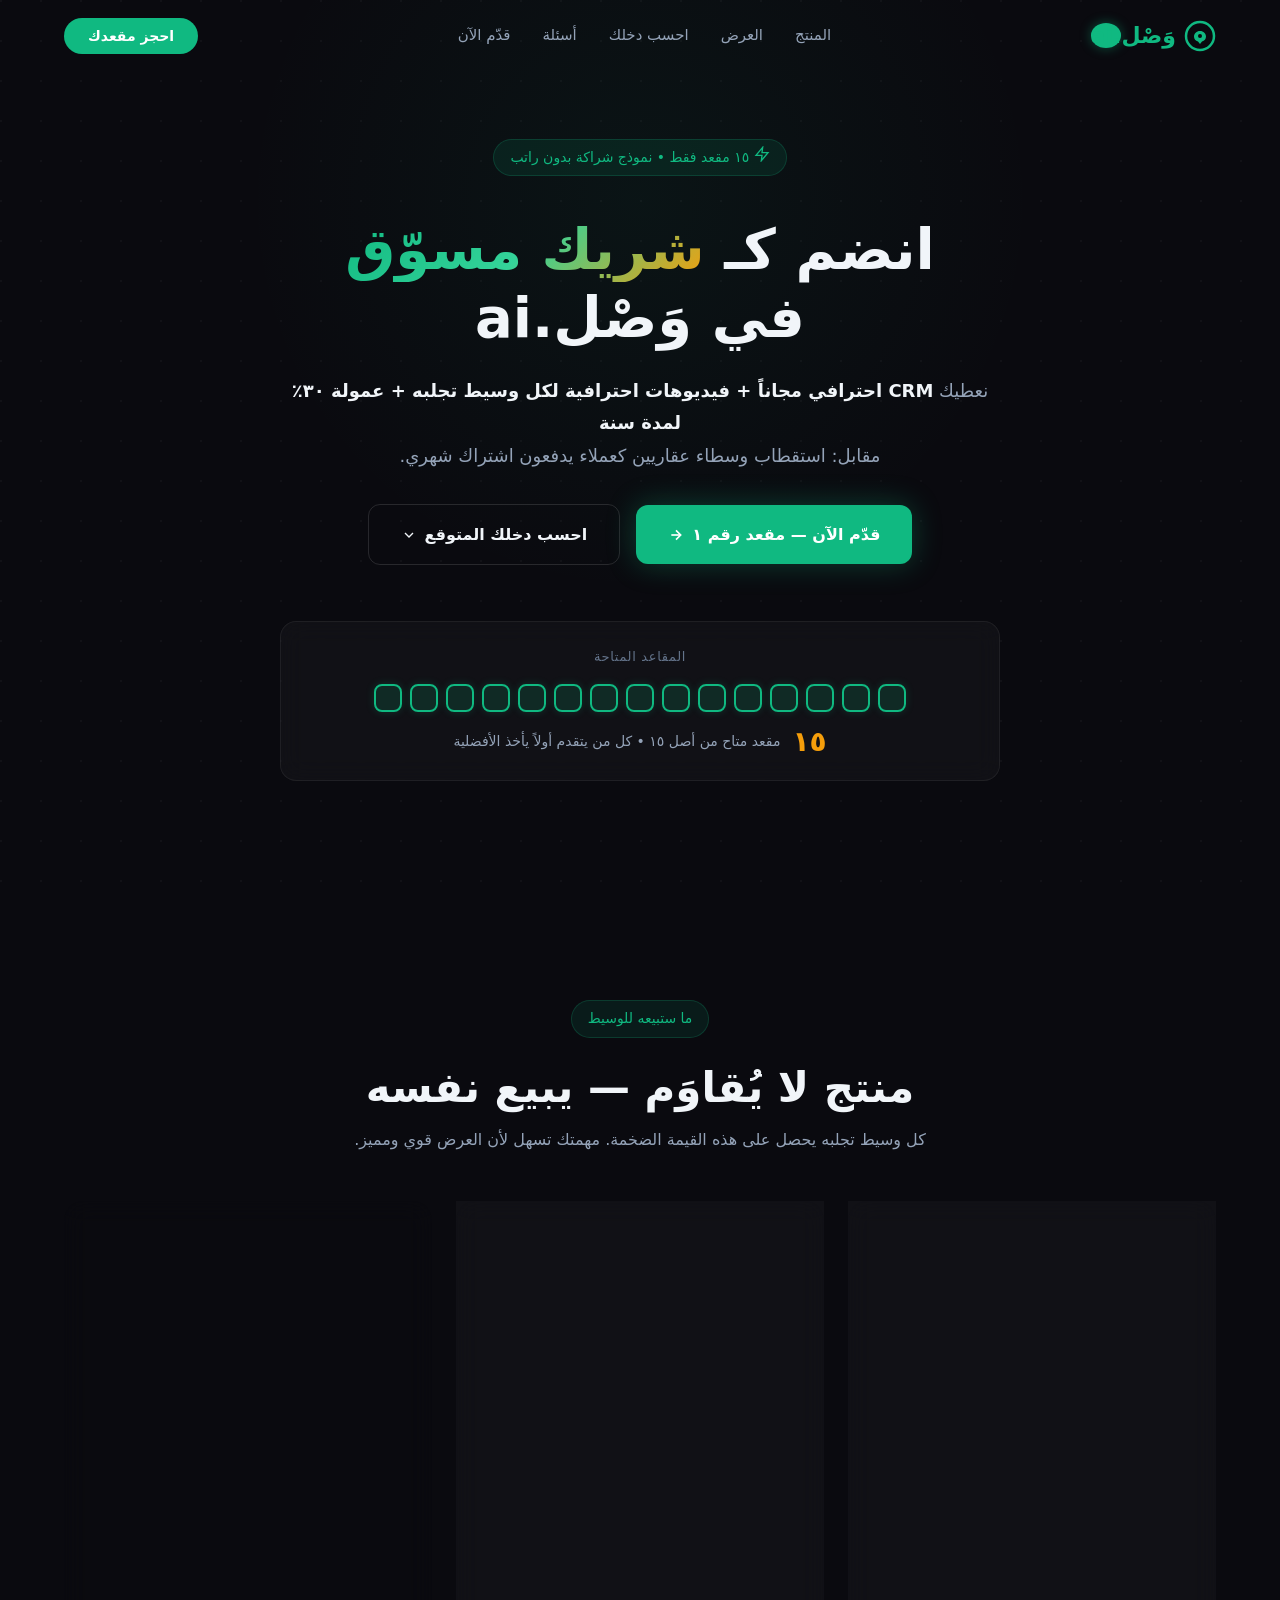
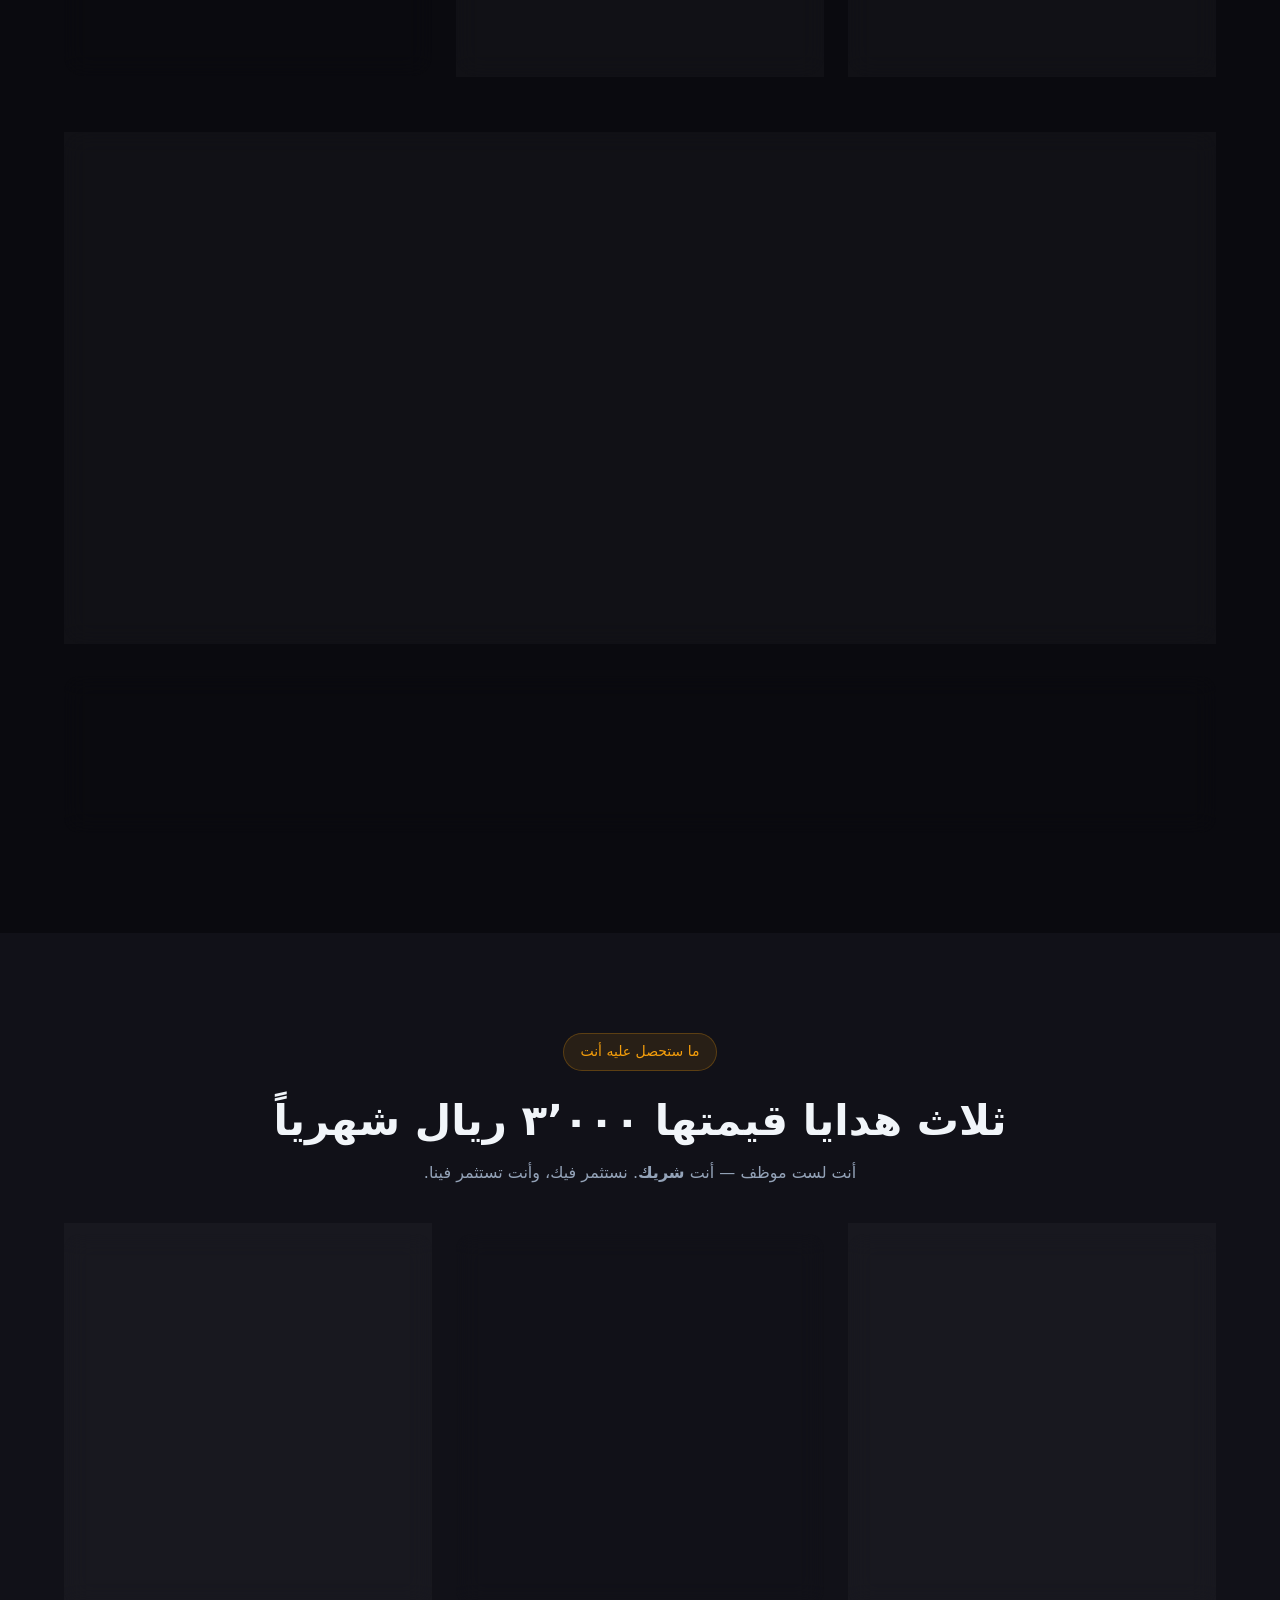
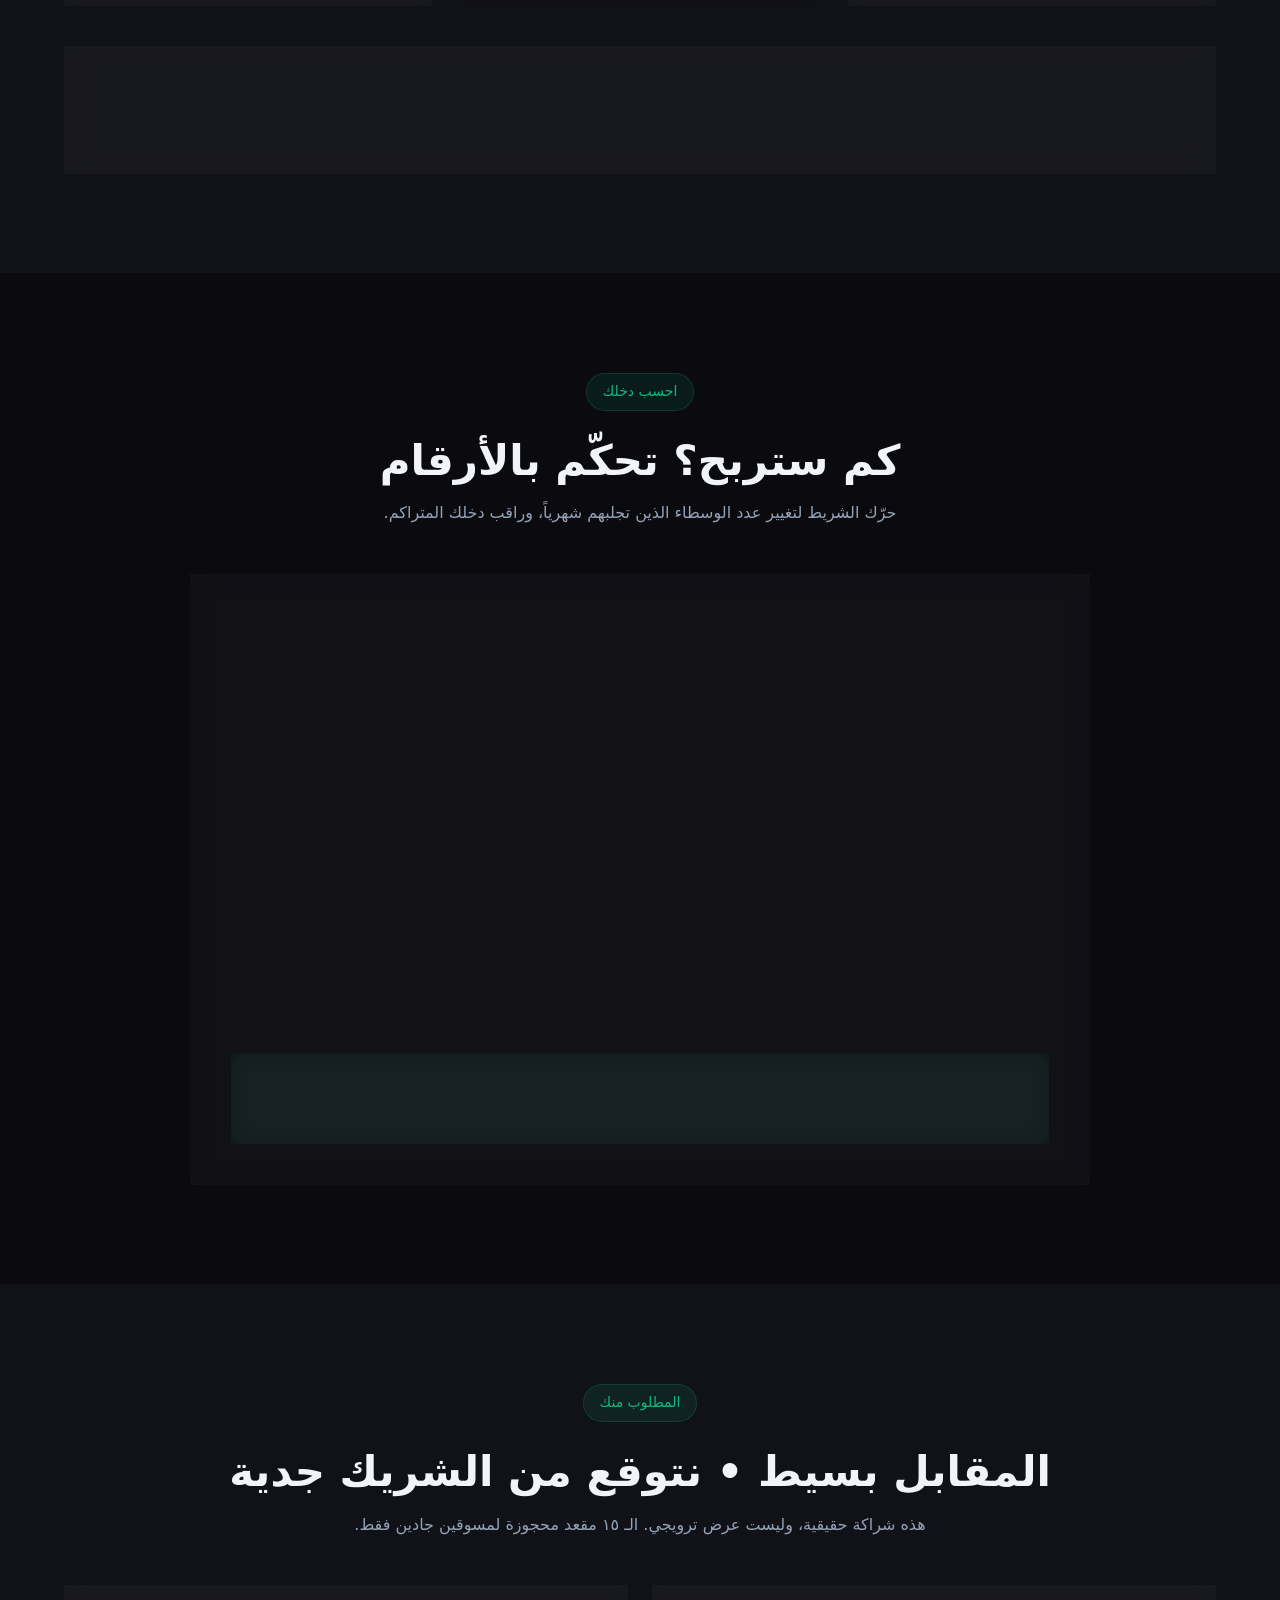
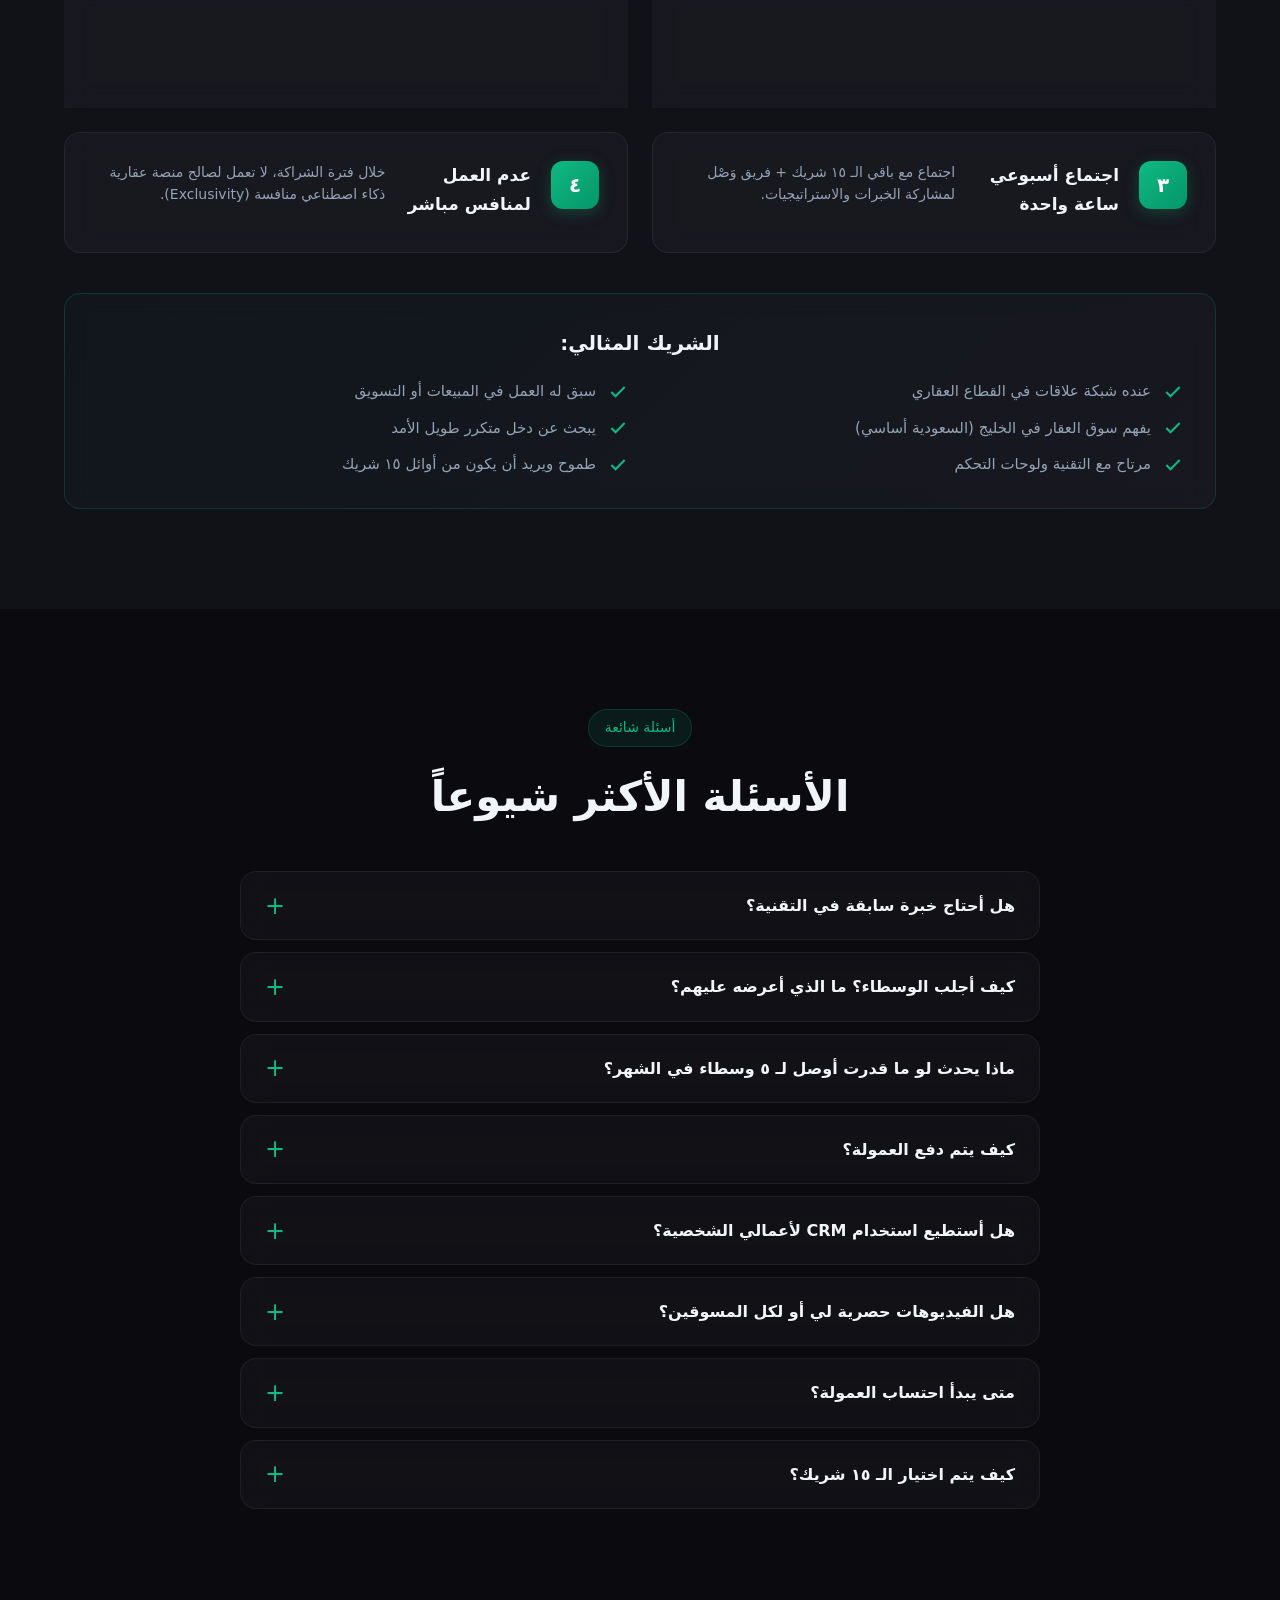
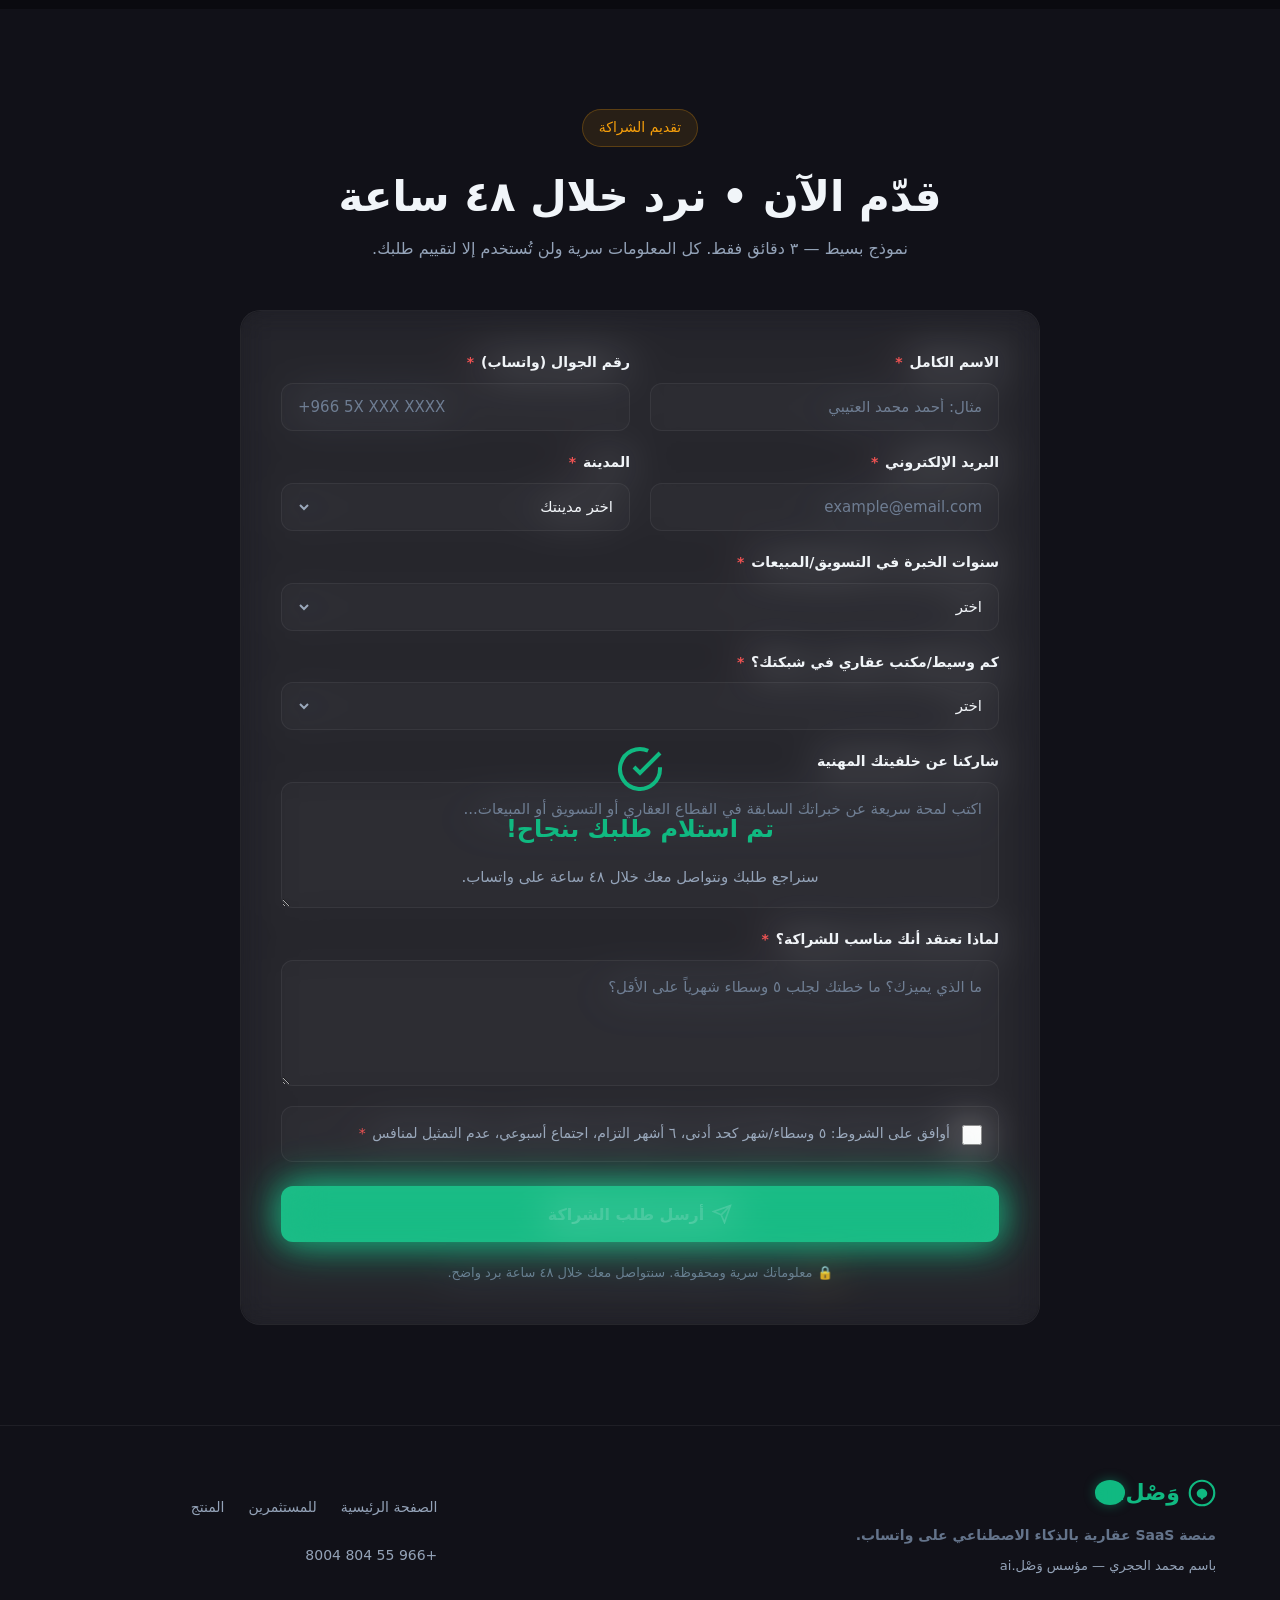
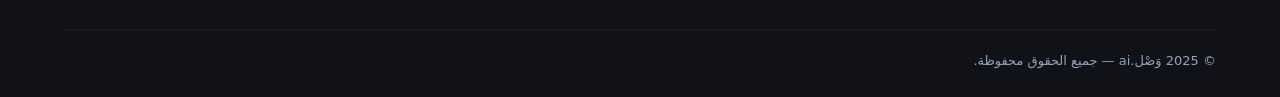
==== commit 74caaa65: "Add product value section to partner page New section before "what you get" — equips marketers with " ====
--- a/partner.html
+++ b/partner.html
@@ -43,9 +43,9 @@
       </a>
 
       <nav class="nav-links" aria-label="التنقل الرئيسي">
+        <a href="#product-value">المنتج</a>
         <a href="#offer">العرض</a>
         <a href="#calculator">احسب دخلك</a>
-        <a href="#what-you-give">المطلوب منك</a>
         <a href="#faq">أسئلة</a>
         <a href="#apply">قدّم الآن</a>
       </nav>
@@ -62,6 +62,7 @@
     </div>
 
     <nav class="mobile-menu" aria-label="القائمة الجوالة">
+      <a href="#product-value">المنتج</a>
       <a href="#offer">العرض</a>
       <a href="#calculator">احسب دخلك</a>
       <a href="#what-you-give">المطلوب منك</a>
@@ -130,11 +131,138 @@
       </div>
     </section>
 
+    <!-- ========== PRODUCT VALUE (What You'll Sell to Brokers) ========== -->
+    <section id="product-value">
+      <div class="container">
+        <div class="section-header">
+          <span class="section-badge">ما ستبيعه للوسيط</span>
+          <h2>منتج لا يُقاوَم — يبيع نفسه</h2>
+          <p>كل وسيط تجلبه يحصل على هذه القيمة الضخمة. مهمتك تسهل لأن العرض قوي ومميز.</p>
+        </div>
+
+        <!-- 3 Pillar Cards -->
+        <div class="value-pillars">
+          <!-- Pillar 1: AI Agent -->
+          <div class="value-pillar glass-card">
+            <div class="pillar-header">
+              <div class="pillar-icon">
+                <svg width="32" height="32" viewBox="0 0 24 24" fill="none" stroke="currentColor" stroke-width="2"><path d="M21 11.5a8.38 8.38 0 01-.9 3.8 8.5 8.5 0 01-7.6 4.7 8.38 8.38 0 01-3.8-.9L3 21l1.9-5.7a8.38 8.38 0 01-.9-3.8 8.5 8.5 0 014.7-7.6 8.38 8.38 0 013.8-.9h.5a8.48 8.48 0 018 8v.5z"/></svg>
+              </div>
+              <div>
+                <span class="pillar-label">١</span>
+                <h3>وكيل مبيعات ذكي ٢٤/٧</h3>
+                <p class="pillar-tagline">يبيع وقتك ما وقتك يبيع</p>
+              </div>
+            </div>
+            <ul class="pillar-list">
+              <li><span class="check">✓</span> بوت واتساب يفهم اللهجة السعودية بالكامل</li>
+              <li><span class="check">✓</span> يرد فوراً على العملاء — لا تأخير، لا فرص ضائعة</li>
+              <li><span class="check">✓</span> يأهل كل عميل تلقائياً (Lead Scoring)</li>
+              <li><span class="check">✓</span> يحجز المعاينات بدون تدخل بشري</li>
+              <li><span class="check">✓</span> يفرّغ الرسائل الصوتية عربي → نص</li>
+              <li><span class="check">✓</span> ٥ وكلاء متخصصين (مبيعات/تأهيل/مواعيد/دعم/صوت)</li>
+              <li><span class="check">✓</span> يطابق العقارات بالعملاء بـ Semantic Search</li>
+            </ul>
+          </div>
+
+          <!-- Pillar 2: Dashboard -->
+          <div class="value-pillar glass-card">
+            <div class="pillar-header">
+              <div class="pillar-icon">
+                <svg width="32" height="32" viewBox="0 0 24 24" fill="none" stroke="currentColor" stroke-width="2"><rect x="3" y="3" width="7" height="9"/><rect x="14" y="3" width="7" height="5"/><rect x="14" y="12" width="7" height="9"/><rect x="3" y="16" width="7" height="5"/></svg>
+              </div>
+              <div>
+                <span class="pillar-label">٢</span>
+                <h3>لوحة تحكم متكاملة</h3>
+                <p class="pillar-tagline">كل أعمالك في مكان واحد</p>
+              </div>
+            </div>
+            <ul class="pillar-list">
+              <li><span class="check">✓</span> إدارة عقارات احترافية — ١٦٥+ حقل بيانات</li>
+              <li><span class="check">✓</span> محادثات حية + سجل كامل لكل عميل</li>
+              <li><span class="check">✓</span> تصنيف عملاء تلقائي: ساخن / دافئ / بارد</li>
+              <li><span class="check">✓</span> تحليلات أداء لحظية + تقارير شهرية</li>
+              <li><span class="check">✓</span> إدارة فريق (حتى ١٠ أعضاء بصلاحيات مختلفة)</li>
+              <li><span class="check">✓</span> توزيع ذكي للعملاء على المسوقين</li>
+              <li><span class="check">✓</span> تتبع رحلة العميل من أول رسالة لصفقة الإغلاق</li>
+              <li><span class="check">✓</span> دعم خرائط Google + رفع صور وفيديوهات</li>
+            </ul>
+          </div>
+
+          <!-- Pillar 3: Video Package (HIGHLIGHTED) -->
+          <div class="value-pillar glass-card highlight">
+            <div class="pillar-header">
+              <div class="pillar-icon gold">
+                <svg width="32" height="32" viewBox="0 0 24 24" fill="none" stroke="currentColor" stroke-width="2"><polygon points="23 7 16 12 23 17 23 7"/><rect x="1" y="5" width="15" height="14" rx="2"/></svg>
+              </div>
+              <div>
+                <span class="pillar-label gold">٣</span>
+                <h3>٢٠ فيديو احترافي شهرياً</h3>
+                <p class="pillar-tagline gold-text">قيمة ٨٬٠٠٠ ر.س — مجاناً</p>
+              </div>
+            </div>
+            <ul class="pillar-list">
+              <li><span class="check gold">✓</span> فيديو تعريفي بالوسيط (Sora 2 / Veo 3)</li>
+              <li><span class="check gold">✓</span> ٥ فيديوهات أسبوعياً للعقارات</li>
+              <li><span class="check gold">✓</span> صور احترافية بالـ AI (Flux Pro)</li>
+              <li><span class="check gold">✓</span> تعليق صوتي عربي سعودي (ElevenLabs)</li>
+              <li><span class="check gold">✓</span> Reels جاهزة لـ TikTok و Instagram</li>
+              <li><span class="check gold">✓</span> شعار وعلامة الوسيط في كل فيديو</li>
+              <li><span class="check gold">✓</span> سيناريوهات بيعية مكتوبة احترافياً</li>
+              <li><span class="check gold">✓</span> QR codes للعقارات + بروشورات PDF</li>
+            </ul>
+          </div>
+        </div>
+
+        <!-- Comparison Strip -->
+        <div class="comparison-strip glass-card">
+          <h3>مقارنة سريعة — لماذا الوسيط لن يرفض؟</h3>
+          <div class="comparison-grid">
+            <div class="comparison-col compare-old">
+              <h4>الوضع الحالي للوسيط</h4>
+              <ul>
+                <li>❌ يرد على رسائل واتساب بنفسه ١٦ ساعة يومياً</li>
+                <li>❌ يدفع لمصمم فيديوهات ٢٬٠٠٠ ر.س لكل فيديو</li>
+                <li>❌ بياناته مشتتة بين Excel و واتساب شخصي</li>
+                <li>❌ يخسر ٤٠٪ من العملاء بسبب التأخر</li>
+                <li>❌ ما يقدر يميّز العميل الجاد من المتفرج</li>
+                <li>❌ يصور العقارات بالموبايل ويعدّل بنفسه</li>
+              </ul>
+              <div class="compare-cost red">التكلفة الشهرية: <strong>٥٬٠٠٠+ ر.س</strong> (وقت + موظفين + تصميم)</div>
+            </div>
+
+            <div class="comparison-arrow">
+              <svg width="40" height="40" viewBox="0 0 24 24" fill="none" stroke="#10b981" stroke-width="2"><path d="M5 12h14"/><path d="M12 5l-7 7 7 7"/></svg>
+            </div>
+
+            <div class="comparison-col compare-new">
+              <h4>الوضع مع وَصْل.ai</h4>
+              <ul>
+                <li>✅ AI يرد فوراً ٢٤/٧ — صفر تأخير</li>
+                <li>✅ ٢٠ فيديو احترافي شهرياً مجاناً</li>
+                <li>✅ كل البيانات في لوحة تحكم احترافية واحدة</li>
+                <li>✅ يأهل ويصنّف العملاء تلقائياً</li>
+                <li>✅ يعرف العميل الجاد فور المحادثة الأولى</li>
+                <li>✅ صور وفيديوهات بجودة سينمائية بالـ AI</li>
+              </ul>
+              <div class="compare-cost green">التكلفة الشهرية: <strong>٢٩٩ ر.س فقط</strong> (يوفر ٤٬٧٠٠+ ر.س)</div>
+            </div>
+          </div>
+        </div>
+
+        <!-- Bottom CTA Strip -->
+        <div class="value-cta">
+          <h3>كل وسيط يرى هذه المقارنة — يشترك في الحال</h3>
+          <p>مهمتك سهلة: عرّفه بالمنتج، اعرض الأرقام، وَصْل.ai تتكفّل بالباقي.</p>
+        </div>
+      </div>
+    </section>
+
     <!-- ========== OFFER (What You Get) ========== -->
     <section id="offer" class="section-alt">
       <div class="container">
         <div class="section-header">
-          <span class="section-badge gold-badge">ما ستحصل عليه</span>
+          <span class="section-badge gold-badge">ما ستحصل عليه أنت</span>
           <h2>ثلاث هدايا قيمتها ٣٬٠٠٠ ريال شهرياً</h2>
           <p>أنت لست موظف — أنت <strong>شريك</strong>. نستثمر فيك، وأنت تستثمر فينا.</p>
         </div>
--- a/css/pages.css
+++ b/css/pages.css
@@ -1568,6 +1568,266 @@
 }
 
 /* ==========================================================================
+   Product Value Section (partner.html — what the broker gets)
+   ========================================================================== */
+.value-pillars {
+  display: grid;
+  grid-template-columns: repeat(3, 1fr);
+  gap: 24px;
+  margin-bottom: 56px;
+}
+
+.value-pillar {
+  background: var(--bg-card);
+  border: 1px solid var(--border);
+  border-radius: 20px;
+  padding: 32px 28px;
+  backdrop-filter: blur(12px);
+  transition: transform 0.3s ease, border-color 0.3s ease;
+  display: flex;
+  flex-direction: column;
+}
+
+.value-pillar:hover {
+  transform: translateY(-4px);
+  border-color: rgba(16, 185, 129, 0.3);
+}
+
+.value-pillar.highlight {
+  border-color: rgba(245, 158, 11, 0.35);
+  background: linear-gradient(180deg, rgba(245, 158, 11, 0.05), var(--bg-card));
+  box-shadow: 0 12px 40px rgba(245, 158, 11, 0.08);
+}
+
+.value-pillar.highlight:hover {
+  border-color: rgba(245, 158, 11, 0.5);
+}
+
+.pillar-header {
+  display: flex;
+  gap: 16px;
+  align-items: flex-start;
+  margin-bottom: 24px;
+  padding-bottom: 20px;
+  border-bottom: 1px solid var(--border);
+}
+
+.pillar-icon {
+  width: 56px;
+  height: 56px;
+  min-width: 56px;
+  border-radius: 14px;
+  background: rgba(16, 185, 129, 0.1);
+  color: var(--brand);
+  display: flex;
+  align-items: center;
+  justify-content: center;
+}
+
+.pillar-icon.gold {
+  background: rgba(245, 158, 11, 0.1);
+  color: var(--accent);
+}
+
+.pillar-label {
+  display: inline-block;
+  font-size: 12px;
+  color: var(--text-muted);
+  font-family: 'Inter', system-ui, sans-serif;
+  font-weight: 600;
+  margin-bottom: 4px;
+  padding: 2px 10px;
+  background: rgba(16, 185, 129, 0.1);
+  border-radius: 9999px;
+  color: var(--brand);
+}
+
+.pillar-label.gold {
+  background: rgba(245, 158, 11, 0.1);
+  color: var(--accent);
+}
+
+.pillar-header h3 {
+  font-size: 19px;
+  margin: 4px 0 4px;
+  color: var(--text-primary);
+  line-height: 1.3;
+}
+
+.pillar-tagline {
+  font-size: 13px;
+  color: var(--text-muted);
+  font-weight: 500;
+}
+
+.pillar-tagline.gold-text {
+  color: var(--accent) !important;
+  font-weight: 600;
+}
+
+.pillar-list {
+  display: flex;
+  flex-direction: column;
+  gap: 12px;
+  flex: 1;
+}
+
+.pillar-list li {
+  display: flex;
+  gap: 10px;
+  align-items: flex-start;
+  font-size: 14.5px;
+  color: var(--text-secondary);
+  line-height: 1.6;
+}
+
+.pillar-list .check {
+  color: var(--brand);
+  font-weight: 700;
+  flex-shrink: 0;
+  margin-top: 1px;
+}
+
+.pillar-list .check.gold {
+  color: var(--accent);
+}
+
+@media (max-width: 968px) { .value-pillars { grid-template-columns: 1fr; } }
+
+/* Comparison Strip */
+.comparison-strip {
+  background: var(--bg-card);
+  border: 1px solid var(--border);
+  border-radius: 20px;
+  padding: 40px 32px;
+  margin-bottom: 32px;
+  backdrop-filter: blur(12px);
+}
+
+.comparison-strip > h3 {
+  text-align: center;
+  font-size: 22px;
+  margin-bottom: 32px;
+  color: var(--text-primary);
+}
+
+.comparison-grid {
+  display: grid;
+  grid-template-columns: 1fr auto 1fr;
+  gap: 24px;
+  align-items: stretch;
+}
+
+.comparison-col {
+  padding: 24px;
+  border-radius: 14px;
+  display: flex;
+  flex-direction: column;
+}
+
+.comparison-col.compare-old {
+  background: rgba(239, 68, 68, 0.04);
+  border: 1px solid rgba(239, 68, 68, 0.15);
+}
+
+.comparison-col.compare-new {
+  background: rgba(16, 185, 129, 0.05);
+  border: 1px solid rgba(16, 185, 129, 0.2);
+}
+
+.comparison-col h4 {
+  font-size: 16px;
+  margin-bottom: 16px;
+  color: var(--text-primary);
+  text-align: center;
+  padding-bottom: 12px;
+  border-bottom: 1px solid var(--border);
+}
+
+.comparison-col ul {
+  display: flex;
+  flex-direction: column;
+  gap: 10px;
+  flex: 1;
+  margin-bottom: 20px;
+}
+
+.comparison-col li {
+  font-size: 14px;
+  color: var(--text-secondary);
+  line-height: 1.6;
+}
+
+.compare-cost {
+  margin-top: auto;
+  padding: 12px 16px;
+  border-radius: 10px;
+  text-align: center;
+  font-size: 14px;
+  font-weight: 500;
+}
+
+.compare-cost.red {
+  background: rgba(239, 68, 68, 0.08);
+  color: #fca5a5;
+  border: 1px solid rgba(239, 68, 68, 0.2);
+}
+
+.compare-cost.green {
+  background: rgba(16, 185, 129, 0.08);
+  color: var(--brand-glow);
+  border: 1px solid rgba(16, 185, 129, 0.2);
+}
+
+.compare-cost strong {
+  color: inherit;
+  font-weight: 700;
+}
+
+.comparison-arrow {
+  display: flex;
+  align-items: center;
+  justify-content: center;
+  padding: 0 8px;
+}
+
+.comparison-arrow svg {
+  filter: drop-shadow(0 0 12px rgba(16, 185, 129, 0.3));
+}
+
+@media (max-width: 768px) {
+  .comparison-grid { grid-template-columns: 1fr; gap: 16px; }
+  .comparison-arrow { transform: rotate(90deg); padding: 8px 0; }
+  .comparison-strip { padding: 28px 20px; }
+}
+
+/* Value CTA Strip */
+.value-cta {
+  text-align: center;
+  padding: 40px 24px;
+  background: linear-gradient(135deg, rgba(16, 185, 129, 0.06), rgba(245, 158, 11, 0.04));
+  border: 1px solid rgba(245, 158, 11, 0.2);
+  border-radius: 16px;
+  backdrop-filter: blur(12px);
+}
+
+.value-cta h3 {
+  font-size: 22px;
+  margin-bottom: 12px;
+  background: linear-gradient(135deg, var(--brand), var(--accent));
+  -webkit-background-clip: text;
+  background-clip: text;
+  -webkit-text-fill-color: transparent;
+}
+
+.value-cta p {
+  color: var(--text-secondary);
+  font-size: 15px;
+  max-width: 600px;
+  margin-inline: auto;
+}
+
+/* ==========================================================================
    Investor CTA — Two-column form + side panel
    ========================================================================== */
 .investor-cta-grid {
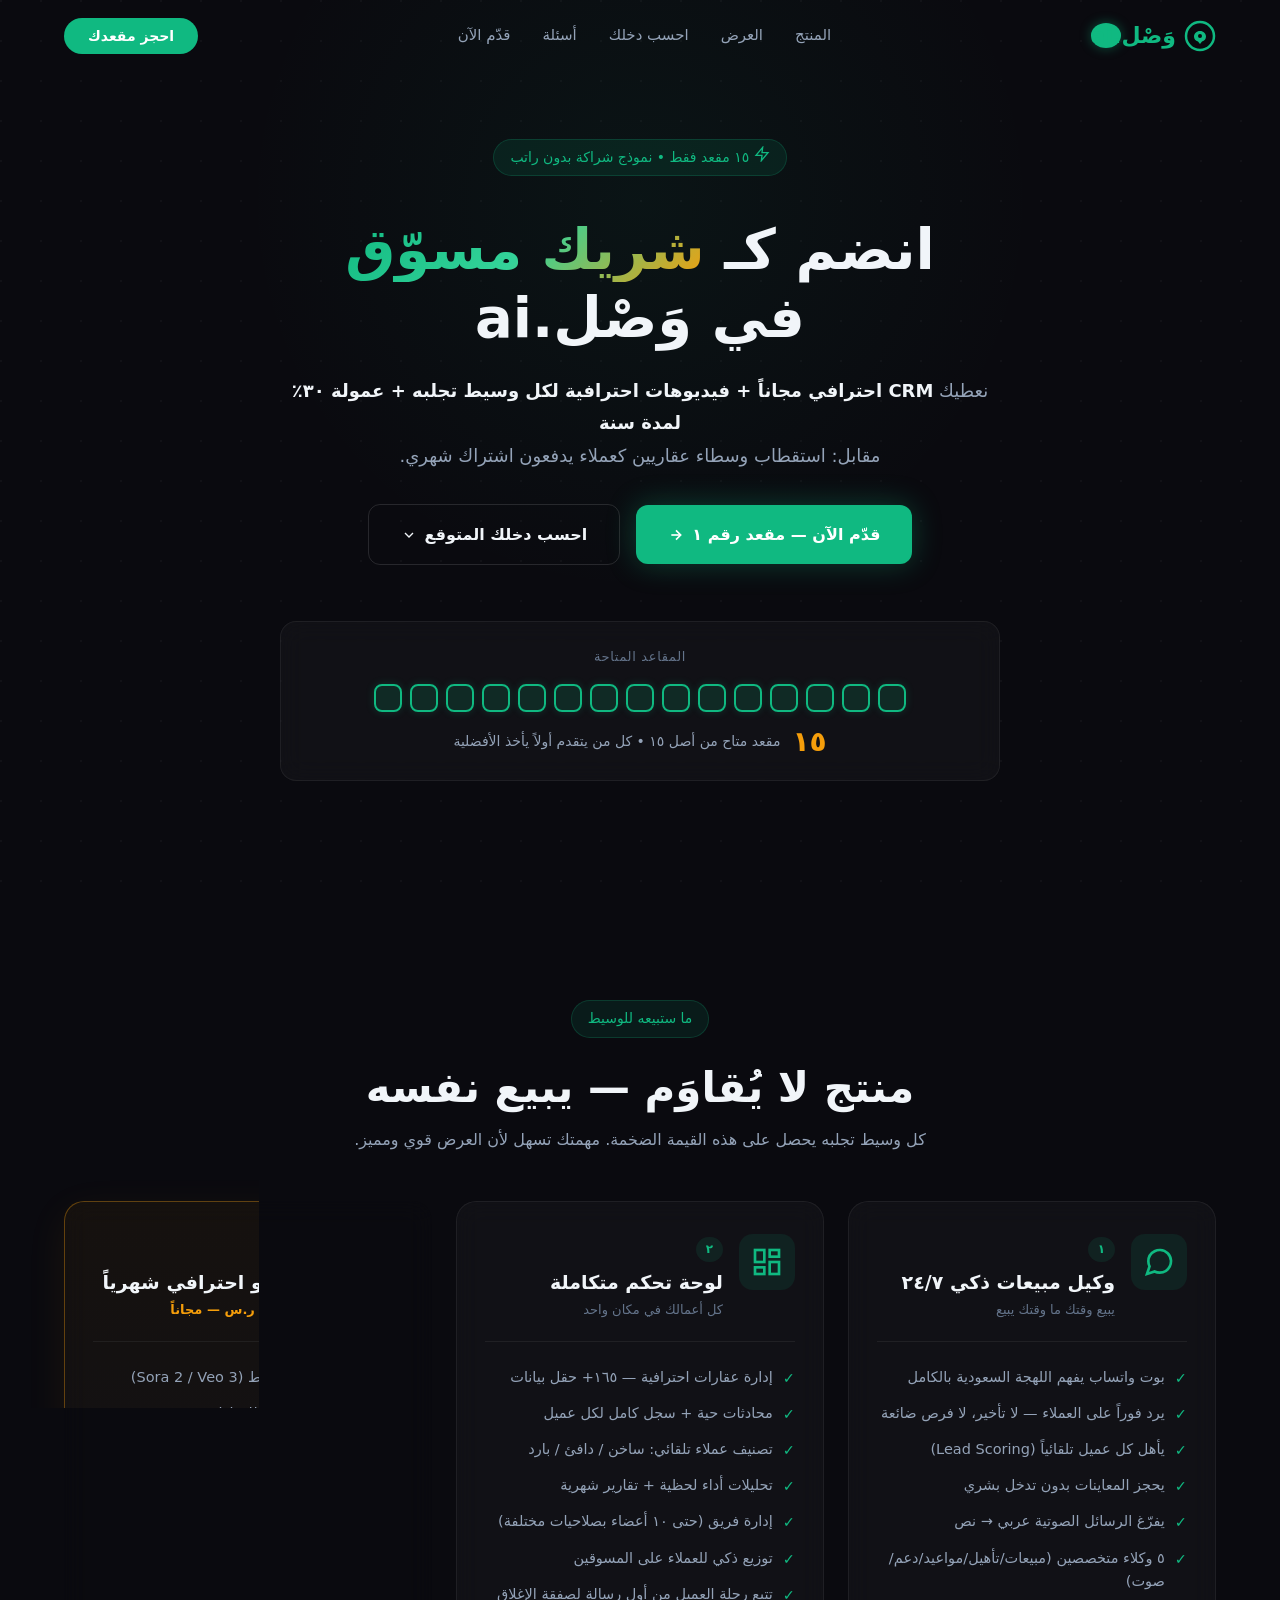
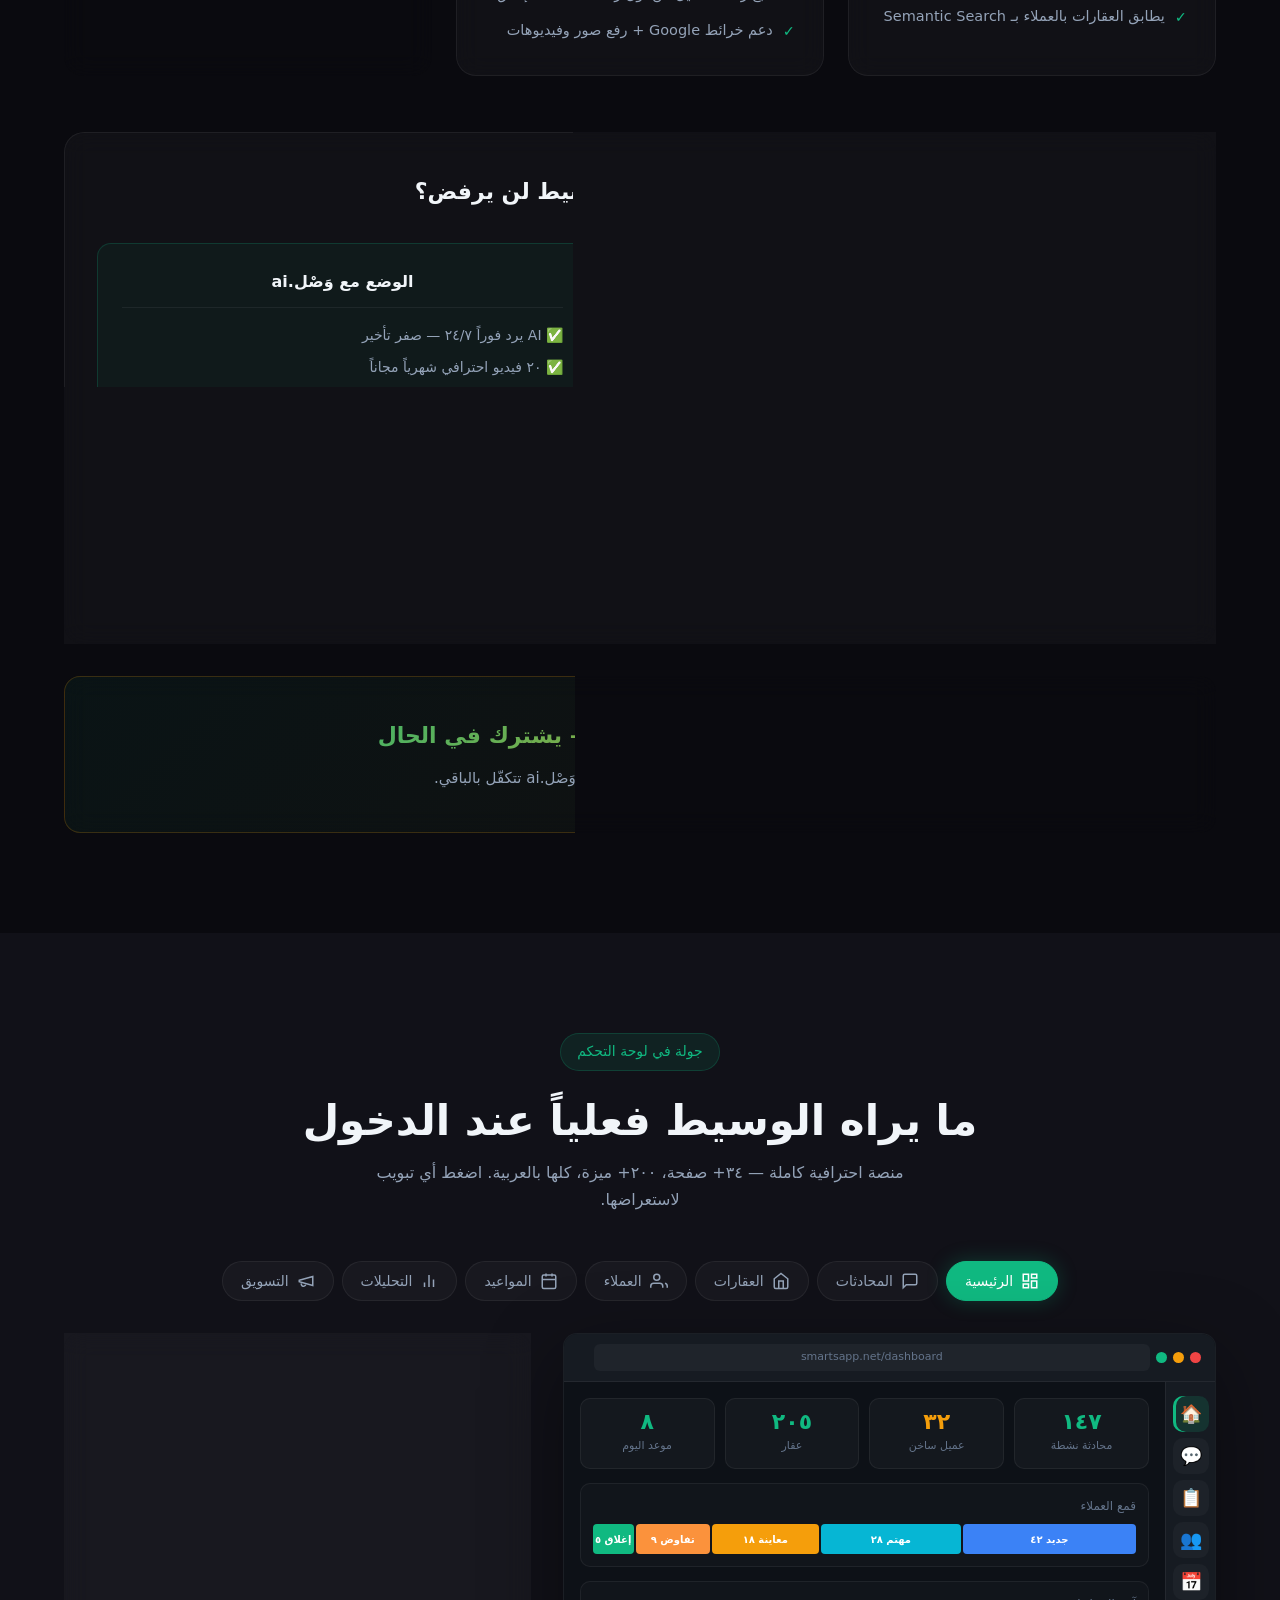
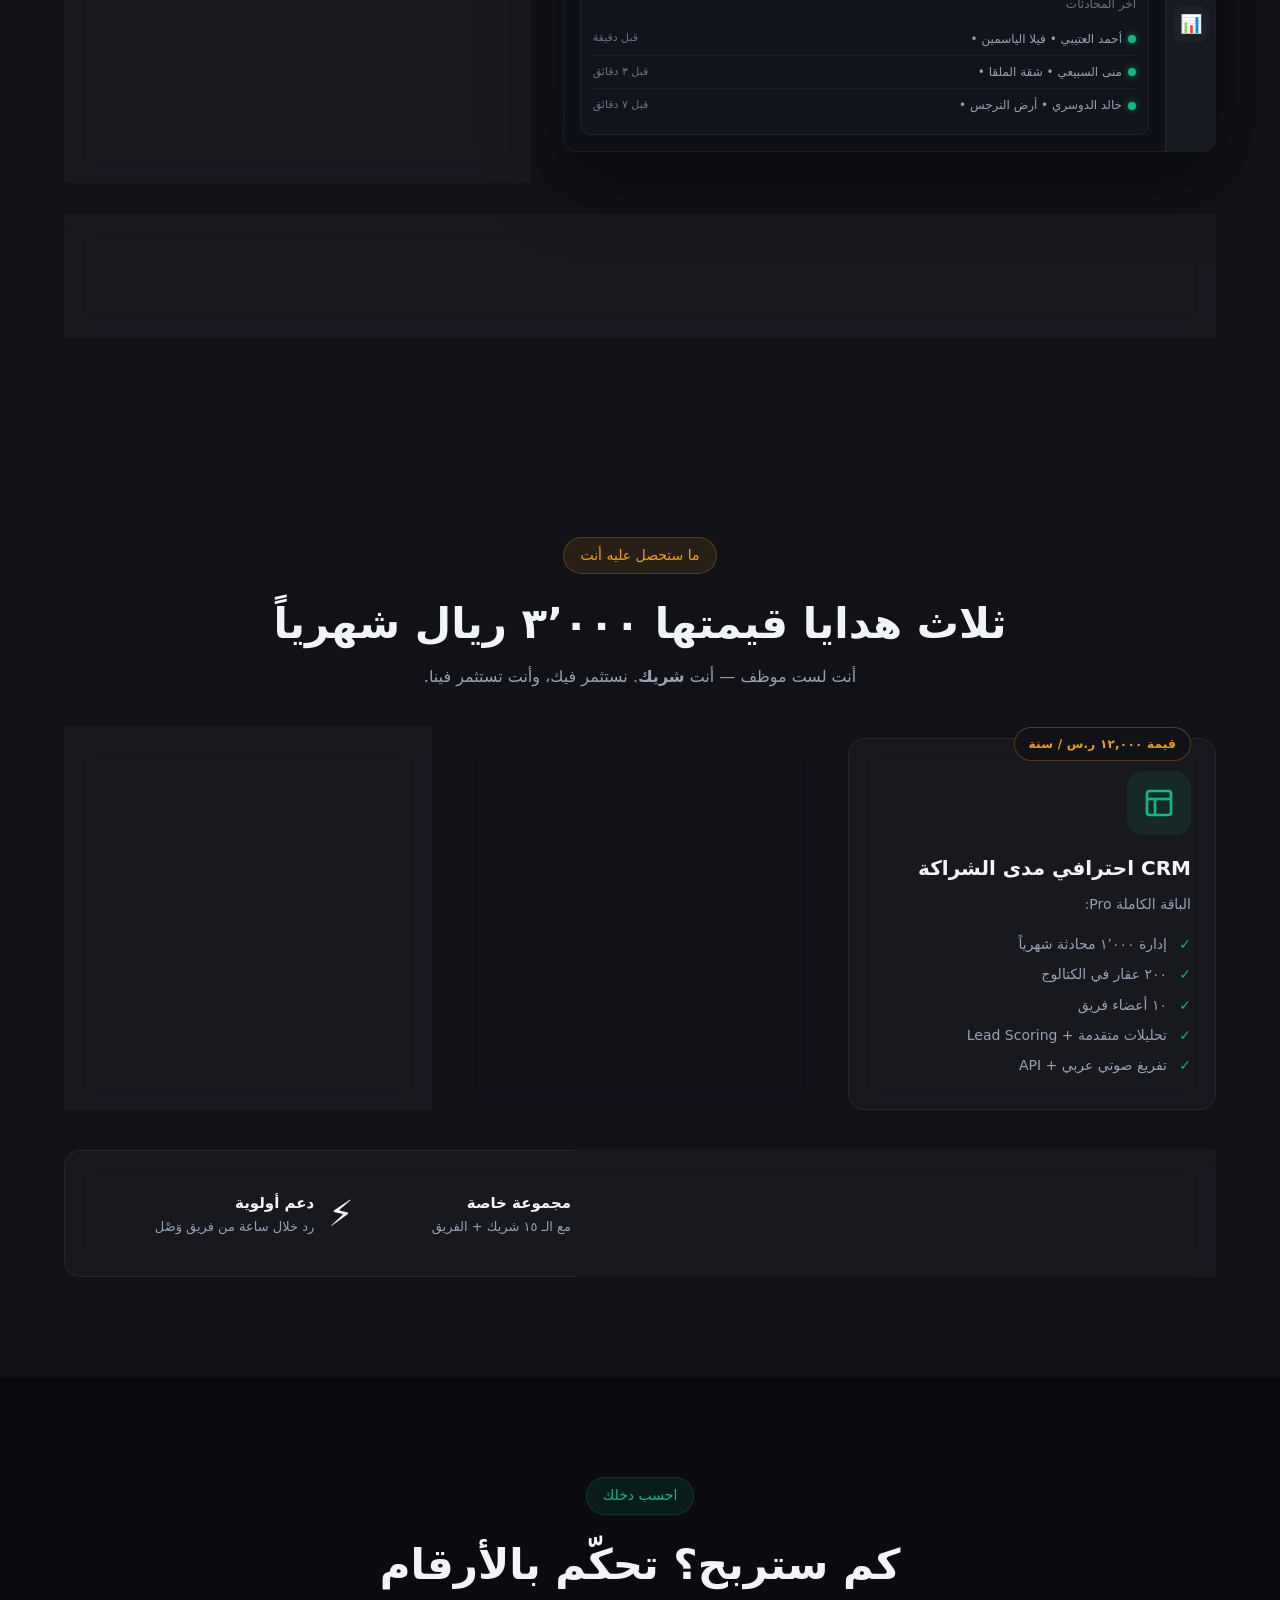
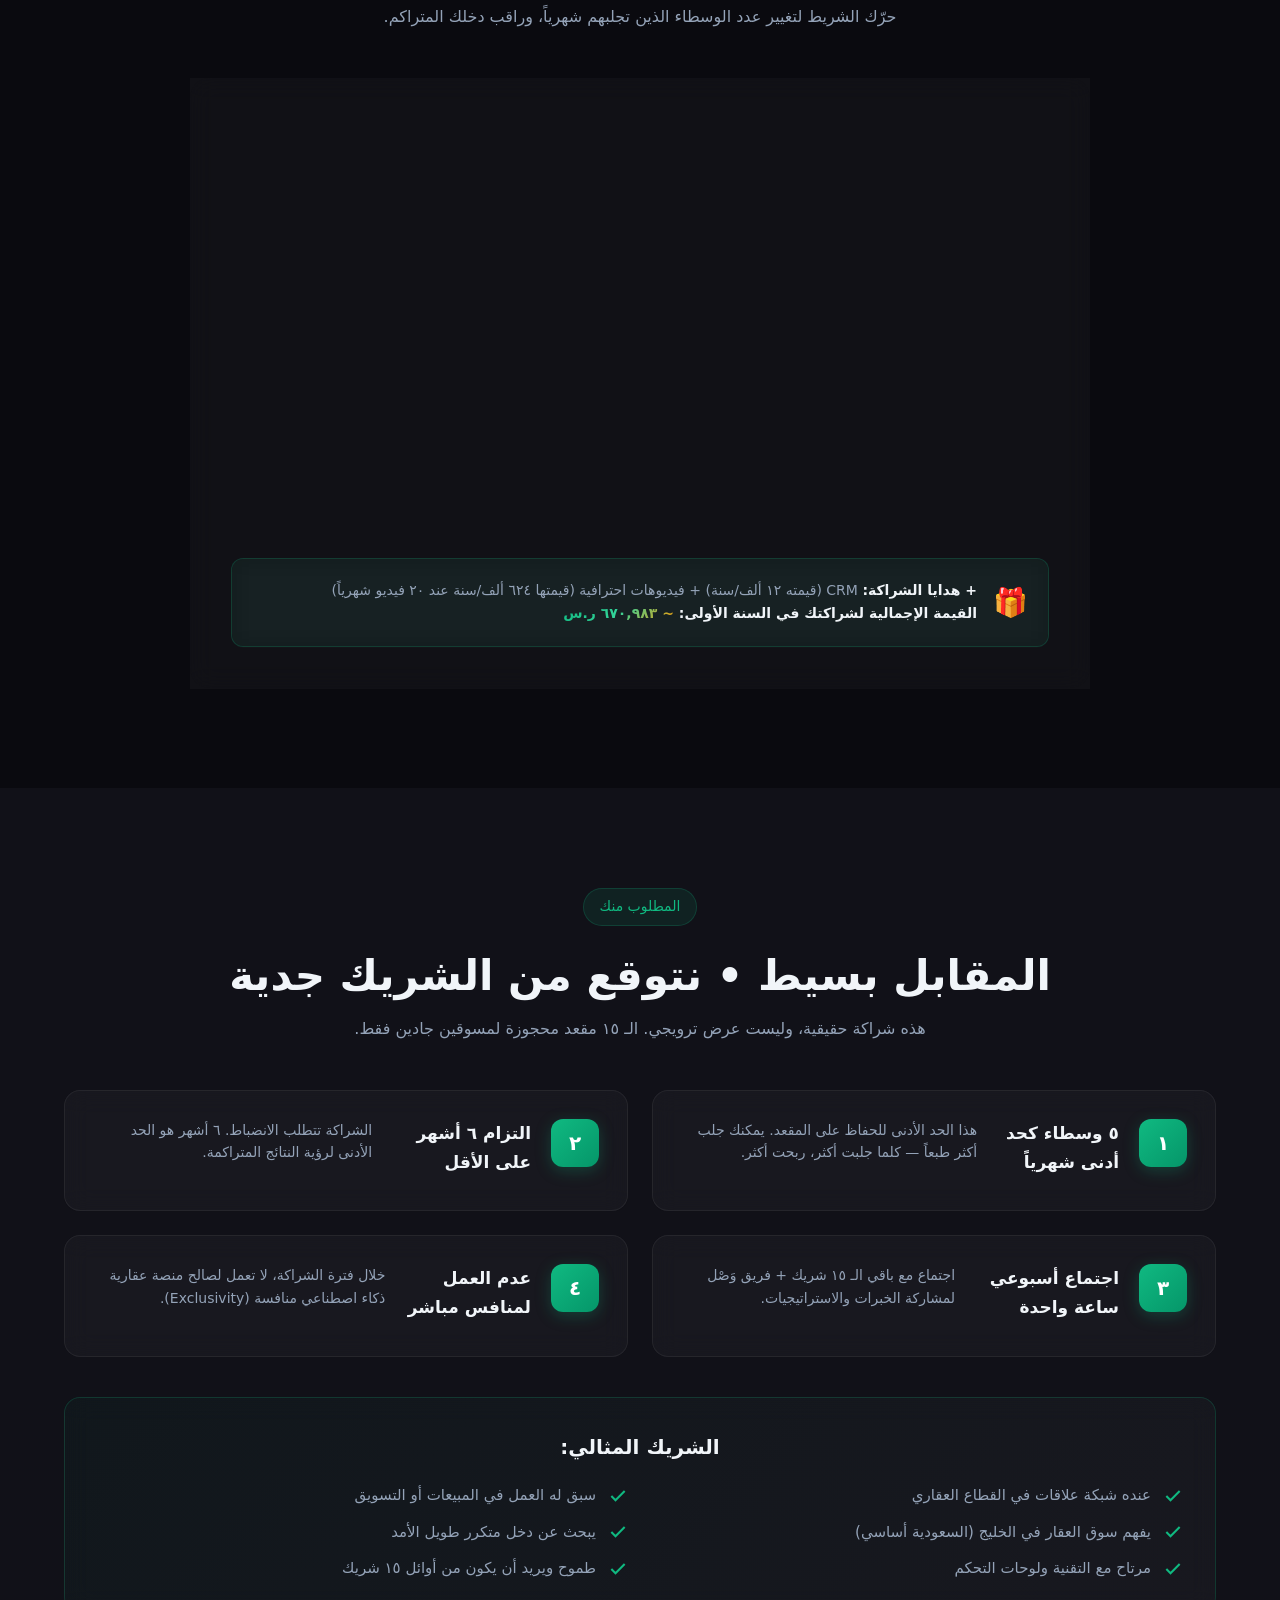
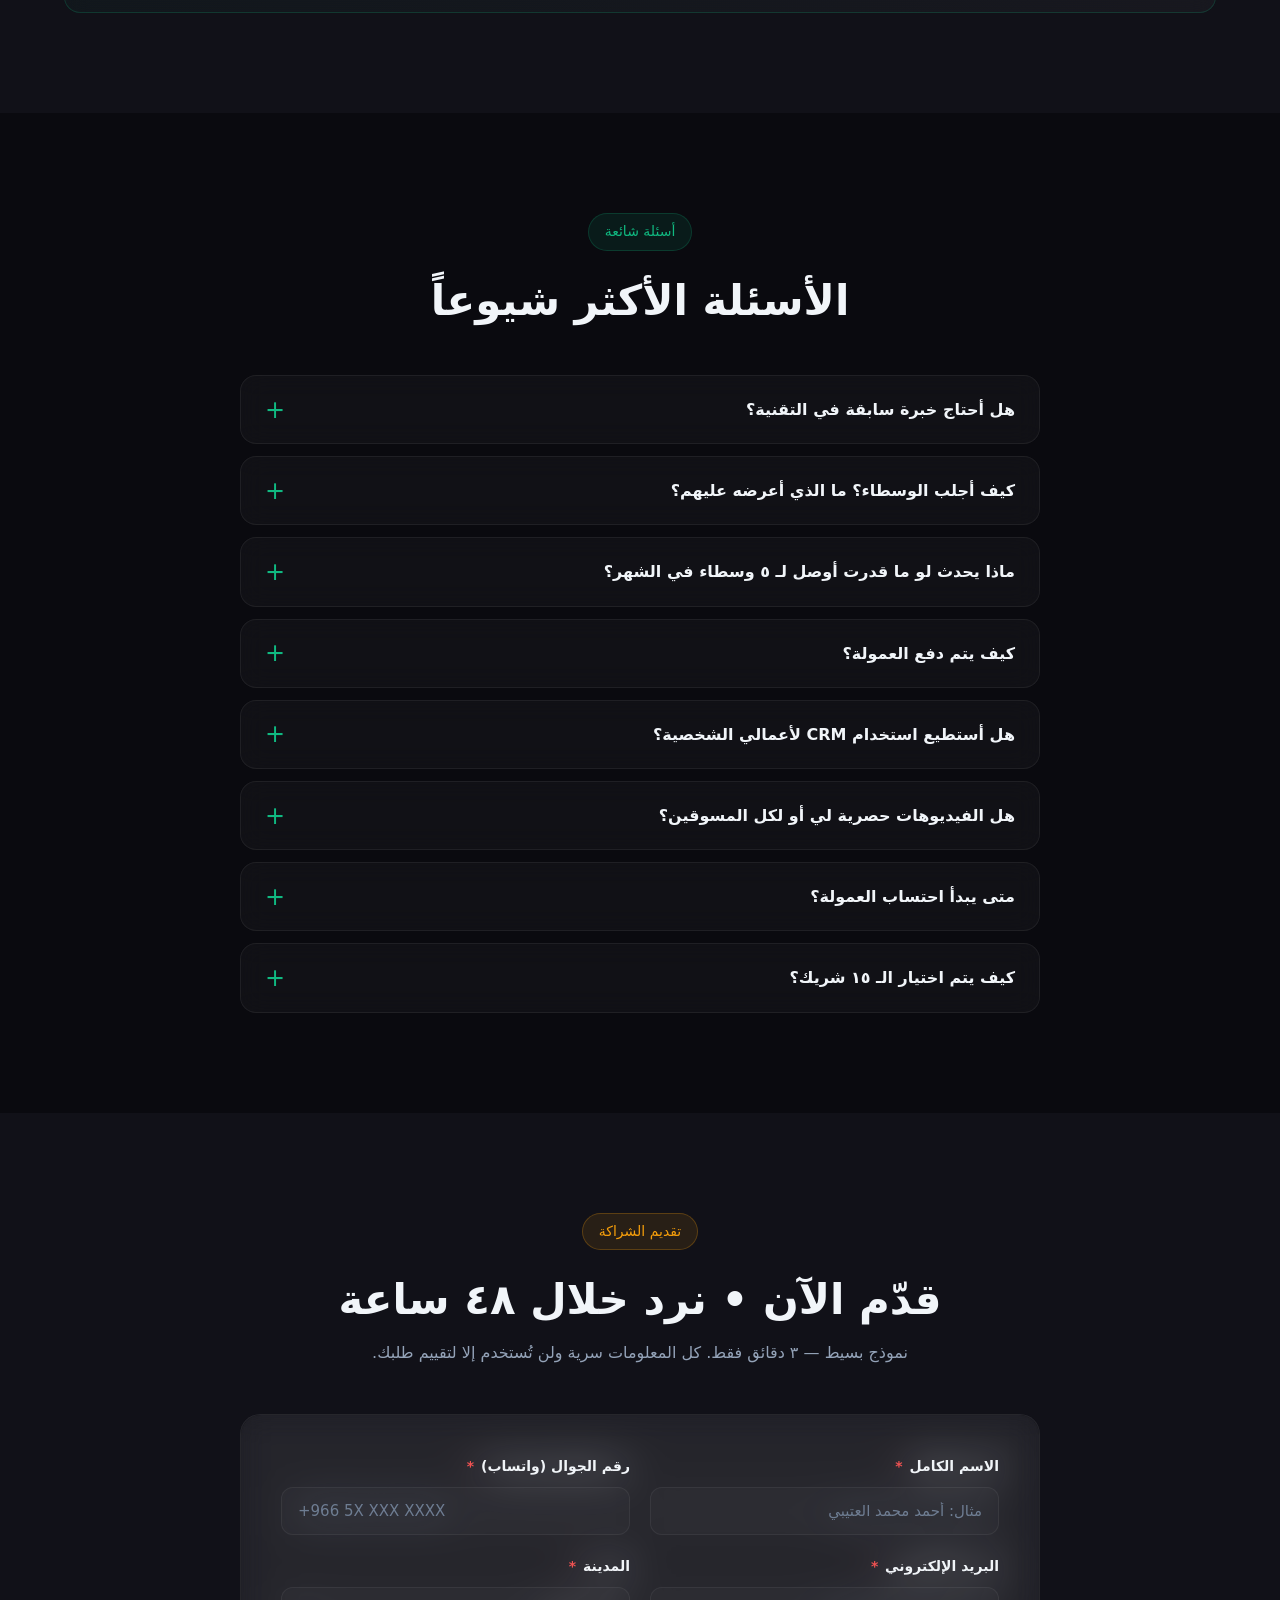
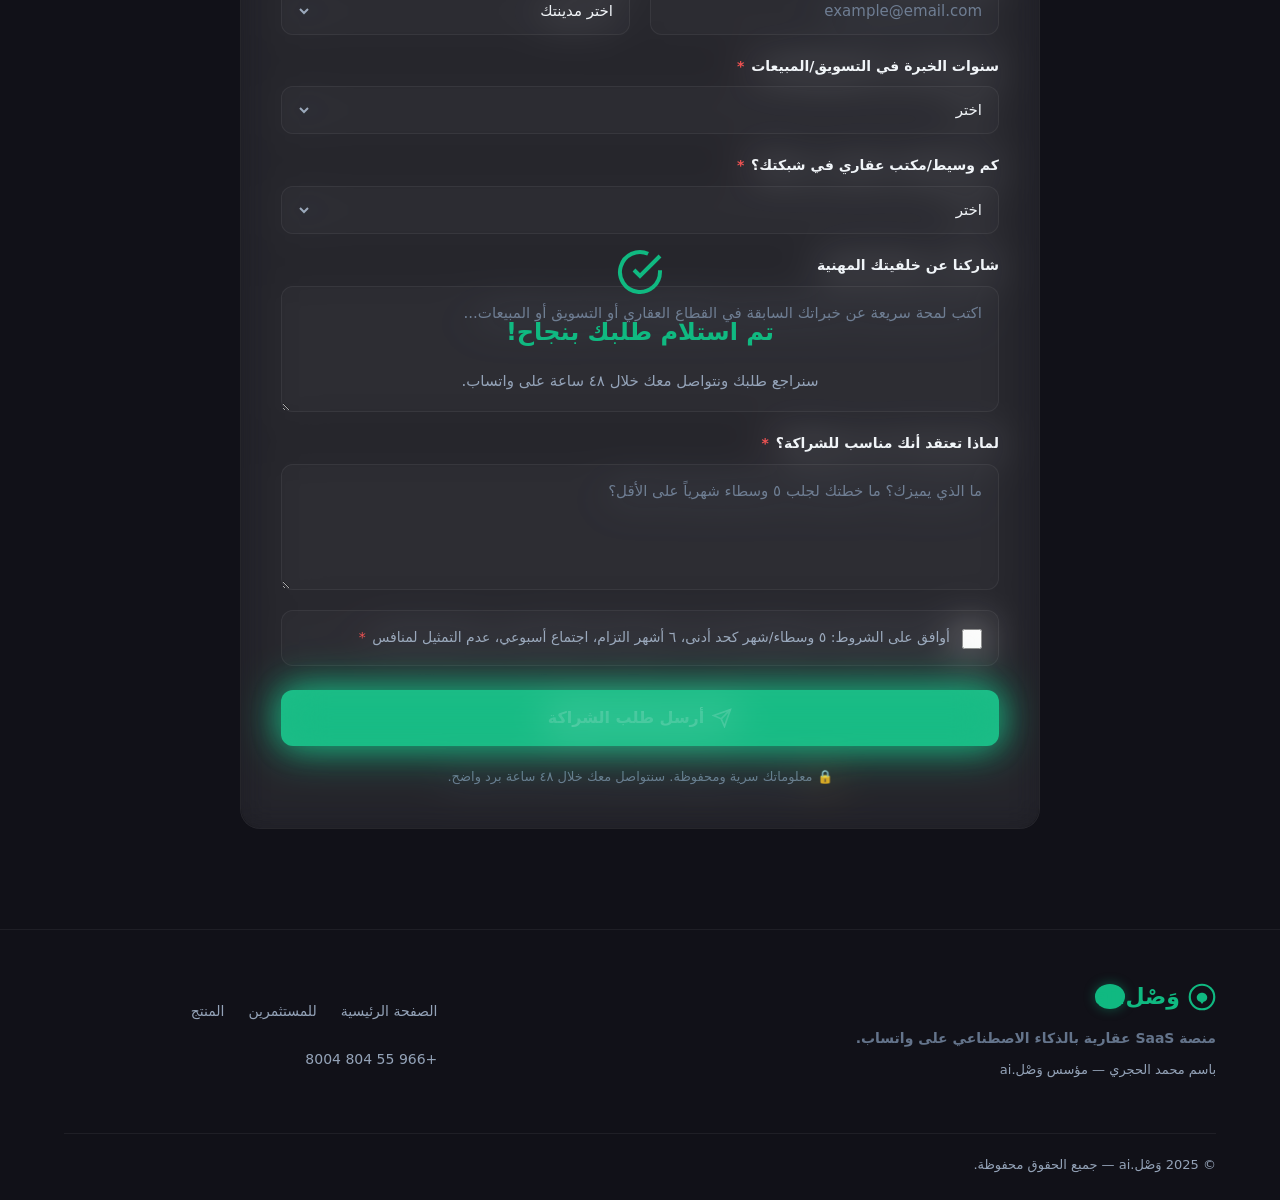
==== commit 9de5bab3: "Add interactive dashboard tour to partner page 7-tab interactive showcase with realistic dashboard m" ====
--- a/partner.html
+++ b/partner.html
@@ -254,6 +254,315 @@
         <div class="value-cta">
           <h3>كل وسيط يرى هذه المقارنة — يشترك في الحال</h3>
           <p>مهمتك سهلة: عرّفه بالمنتج، اعرض الأرقام، وَصْل.ai تتكفّل بالباقي.</p>
+        </div>
+      </div>
+    </section>
+
+    <!-- ========== DASHBOARD TOUR ========== -->
+    <section id="dashboard-tour" class="section-alt">
+      <div class="container">
+        <div class="section-header">
+          <span class="section-badge">جولة في لوحة التحكم</span>
+          <h2>ما يراه الوسيط فعلياً عند الدخول</h2>
+          <p>منصة احترافية كاملة — ٣٤+ صفحة، ٢٠٠+ ميزة، كلها بالعربية. اضغط أي تبويب لاستعراضها.</p>
+        </div>
+
+        <!-- Tab Buttons -->
+        <div class="dash-tabs" role="tablist">
+          <button class="dash-tab active" data-dash-tab="home" type="button">
+            <svg width="18" height="18" viewBox="0 0 24 24" fill="none" stroke="currentColor" stroke-width="2"><rect x="3" y="3" width="7" height="9"/><rect x="14" y="3" width="7" height="5"/><rect x="14" y="12" width="7" height="9"/><rect x="3" y="16" width="7" height="5"/></svg>
+            الرئيسية
+          </button>
+          <button class="dash-tab" data-dash-tab="conversations" type="button">
+            <svg width="18" height="18" viewBox="0 0 24 24" fill="none" stroke="currentColor" stroke-width="2"><path d="M21 15a2 2 0 01-2 2H7l-4 4V5a2 2 0 012-2h14a2 2 0 012 2z"/></svg>
+            المحادثات
+          </button>
+          <button class="dash-tab" data-dash-tab="properties" type="button">
+            <svg width="18" height="18" viewBox="0 0 24 24" fill="none" stroke="currentColor" stroke-width="2"><path d="M3 9l9-7 9 7v11a2 2 0 01-2 2H5a2 2 0 01-2-2z"/><polyline points="9 22 9 12 15 12 15 22"/></svg>
+            العقارات
+          </button>
+          <button class="dash-tab" data-dash-tab="leads" type="button">
+            <svg width="18" height="18" viewBox="0 0 24 24" fill="none" stroke="currentColor" stroke-width="2"><path d="M17 21v-2a4 4 0 00-4-4H5a4 4 0 00-4 4v2"/><circle cx="9" cy="7" r="4"/><path d="M23 21v-2a4 4 0 00-3-3.87"/></svg>
+            العملاء
+          </button>
+          <button class="dash-tab" data-dash-tab="appointments" type="button">
+            <svg width="18" height="18" viewBox="0 0 24 24" fill="none" stroke="currentColor" stroke-width="2"><rect x="3" y="4" width="18" height="18" rx="2"/><line x1="16" y1="2" x2="16" y2="6"/><line x1="8" y1="2" x2="8" y2="6"/><line x1="3" y1="10" x2="21" y2="10"/></svg>
+            المواعيد
+          </button>
+          <button class="dash-tab" data-dash-tab="analytics" type="button">
+            <svg width="18" height="18" viewBox="0 0 24 24" fill="none" stroke="currentColor" stroke-width="2"><path d="M18 20V10"/><path d="M12 20V4"/><path d="M6 20v-6"/></svg>
+            التحليلات
+          </button>
+          <button class="dash-tab" data-dash-tab="marketing" type="button">
+            <svg width="18" height="18" viewBox="0 0 24 24" fill="none" stroke="currentColor" stroke-width="2"><path d="M3 11l18-5v12L3 13z"/><path d="M11.6 16.8a3 3 0 11-5.8-1.6"/></svg>
+            التسويق
+          </button>
+        </div>
+
+        <!-- Tab Panels -->
+        <div class="dash-content">
+
+          <!-- HOME PANEL -->
+          <div class="dash-panel active" data-dash-panel="home">
+            <div class="dash-mockup">
+              <div class="dash-window">
+                <div class="dash-titlebar"><span class="dot red"></span><span class="dot amber"></span><span class="dot green"></span><span class="dash-url">smartsapp.net/dashboard</span></div>
+                <div class="dash-body">
+                  <div class="dash-sidebar">
+                    <div class="dash-nav-item active">🏠</div>
+                    <div class="dash-nav-item">💬</div>
+                    <div class="dash-nav-item">📋</div>
+                    <div class="dash-nav-item">👥</div>
+                    <div class="dash-nav-item">📅</div>
+                    <div class="dash-nav-item">📊</div>
+                  </div>
+                  <div class="dash-main">
+                    <div class="dash-kpi-grid">
+                      <div class="dash-kpi"><span class="kpi-num">١٤٧</span><span class="kpi-label">محادثة نشطة</span></div>
+                      <div class="dash-kpi"><span class="kpi-num gold">٣٢</span><span class="kpi-label">عميل ساخن</span></div>
+                      <div class="dash-kpi"><span class="kpi-num">٢٠٥</span><span class="kpi-label">عقار</span></div>
+                      <div class="dash-kpi"><span class="kpi-num">٨</span><span class="kpi-label">موعد اليوم</span></div>
+                    </div>
+                    <div class="dash-funnel">
+                      <div class="funnel-title">قمع العملاء</div>
+                      <div class="funnel-bar"><div class="funnel-stage" style="flex:5;background:#3b82f6;">جديد ٤٢</div><div class="funnel-stage" style="flex:4;background:#06b6d4;">مهتم ٢٨</div><div class="funnel-stage" style="flex:3;background:#f59e0b;">معاينة ١٨</div><div class="funnel-stage" style="flex:2;background:#fb923c;">تفاوض ٩</div><div class="funnel-stage" style="flex:1;background:#10b981;">إغلاق ٥</div></div>
+                    </div>
+                    <div class="dash-list">
+                      <div class="dash-list-title">آخر المحادثات</div>
+                      <div class="dash-row"><span class="dot-online"></span>أحمد العتيبي • فيلا الياسمين • <span class="time">قبل دقيقة</span></div>
+                      <div class="dash-row"><span class="dot-online"></span>منى السبيعي • شقة الملقا • <span class="time">قبل ٣ دقائق</span></div>
+                      <div class="dash-row"><span class="dot-online"></span>خالد الدوسري • أرض النرجس • <span class="time">قبل ٧ دقائق</span></div>
+                    </div>
+                  </div>
+                </div>
+              </div>
+            </div>
+            <div class="dash-features">
+              <h3>الرئيسية — ٨ ودجات قابلة للتخصيص</h3>
+              <ul class="feat-list">
+                <li><strong>سحب وإفلات (Drag-Drop)</strong> — رتّب الودجات كما تحب، الترتيب يحفظ تلقائياً</li>
+                <li><strong>تحديث لحظي</strong> — كل رقم يتحدّث فوراً عبر Supabase Realtime — بدون إعادة تحميل</li>
+                <li><strong>قمع المبيعات</strong> — ٦ مراحل: جديد → مهتم → معاينة → تفاوض → إغلاق ناجح/فاشل</li>
+                <li><strong>أفضل ٥ عملاء</strong> — مرتبين حسب نشاط المحادثة، زر واتساب لكل واحد</li>
+                <li><strong>نشاط الذكاء الاصطناعي</strong> — رسائل اليوم، متوسط الرد، الكفاءة</li>
+                <li><strong>إشعارات حية</strong> — جرس الإشعارات يعرض الجديد فوراً</li>
+              </ul>
+            </div>
+          </div>
+
+          <!-- CONVERSATIONS PANEL -->
+          <div class="dash-panel" data-dash-panel="conversations">
+            <div class="dash-mockup">
+              <div class="dash-window">
+                <div class="dash-titlebar"><span class="dot red"></span><span class="dot amber"></span><span class="dot green"></span><span class="dash-url">smartsapp.net/dashboard/conversations</span></div>
+                <div class="dash-body">
+                  <div class="dash-conv-list">
+                    <div class="dash-conv-item active"><div class="conv-avatar">أ</div><div class="conv-info"><div class="conv-name">أحمد العتيبي <span class="badge-mini gold">١</span></div><div class="conv-preview">أبي شقة في الملقا</div></div></div>
+                    <div class="dash-conv-item"><div class="conv-avatar">م</div><div class="conv-info"><div class="conv-name">منى السبيعي</div><div class="conv-preview">متى المعاينة؟</div></div></div>
+                    <div class="dash-conv-item"><div class="conv-avatar">خ</div><div class="conv-info"><div class="conv-name">خالد الدوسري</div><div class="conv-preview">شكراً</div></div></div>
+                    <div class="dash-conv-item"><div class="conv-avatar">ن</div><div class="conv-info"><div class="conv-name">نورة القحطاني</div><div class="conv-preview">🎤 صوتي</div></div></div>
+                  </div>
+                  <div class="dash-conv-window">
+                    <div class="conv-header"><div class="conv-avatar">أ</div><div><div class="conv-hdr-name">أحمد العتيبي</div><div class="conv-hdr-status"><span class="dot-online"></span>AI نشط</div></div><div class="bot-toggle"><span class="toggle-on">AI</span></div></div>
+                    <div class="conv-msgs">
+                      <div class="msg-mini msg-user">أبي شقة ٣ غرف بحي الملقا</div>
+                      <div class="msg-mini msg-bot">وجدت لك ٣ خيارات:<br>1️⃣ شقة الملقا — ٢٨ ألف<br>2️⃣ شقة النرجس — ٣٢ ألف<br>3️⃣ شقة العارض — ٢٥ ألف</div>
+                      <div class="msg-mini msg-user">الأولى 👍</div>
+                      <div class="msg-mini msg-bot">✅ حجزت معاينة الأحد ٣م</div>
+                    </div>
+                  </div>
+                </div>
+              </div>
+            </div>
+            <div class="dash-features">
+              <h3>المحادثات — صندوق وارد واتساب احترافي</h3>
+              <ul class="feat-list">
+                <li><strong>صندوق وارد موحّد</strong> — كل محادثات الواتساب في مكان واحد، مع بحث وفلاتر</li>
+                <li><strong>تدخّل يدوي</strong> — أوقف الـ AI لأي محادثة وتولّاها بنفسك بضغطة زر</li>
+                <li><strong>سجل كامل</strong> — كل رسالة محفوظة، بحث في المحتوى، تصدير</li>
+                <li><strong>تصنيف بالعلامات (Tags)</strong> — صنّف المحادثات (ساخن، متابعة، VIP)</li>
+                <li><strong>ملاحظات داخلية</strong> — ملاحظات سرّية لا يراها العميل</li>
+                <li><strong>رسائل صوتية مفرّغة</strong> — كل رسالة صوتية تُحوّل لنص بالعربي السعودي تلقائياً</li>
+              </ul>
+            </div>
+          </div>
+
+          <!-- PROPERTIES PANEL -->
+          <div class="dash-panel" data-dash-panel="properties">
+            <div class="dash-mockup">
+              <div class="dash-window">
+                <div class="dash-titlebar"><span class="dot red"></span><span class="dot amber"></span><span class="dot green"></span><span class="dash-url">smartsapp.net/dashboard/properties</span></div>
+                <div class="dash-body">
+                  <div class="dash-main full">
+                    <div class="dash-toolbar"><span class="dash-search">🔍 بحث في ٢٠٥ عقار</span><span class="dash-btn">+ إضافة عقار</span><span class="dash-btn">↑ استيراد CSV</span></div>
+                    <div class="dash-table">
+                      <div class="dash-tr dash-th"><span>العقار</span><span>المدينة</span><span>السعر</span><span>الحالة</span></div>
+                      <div class="dash-tr"><span>🏠 فيلا حي الياسمين</span><span>الرياض</span><span>١.٤ مليون</span><span class="badge-status green">متاح</span></div>
+                      <div class="dash-tr"><span>🏢 شقة الملقا — ٣ غرف</span><span>الرياض</span><span>٢٨٬٠٠٠</span><span class="badge-status amber">محجوز</span></div>
+                      <div class="dash-tr"><span>🏘️ دوبلكس النرجس</span><span>الرياض</span><span>١.١ مليون</span><span class="badge-status green">متاح</span></div>
+                      <div class="dash-tr"><span>🏗️ أرض تجارية الدمام</span><span>الدمام</span><span>٣ مليون</span><span class="badge-status gray">مباع</span></div>
+                      <div class="dash-tr"><span>🏖️ استراحة الخبر</span><span>الخبر</span><span>٤٥٠٬٠٠٠</span><span class="badge-status green">متاح</span></div>
+                    </div>
+                  </div>
+                </div>
+              </div>
+            </div>
+            <div class="dash-features">
+              <h3>العقارات — كتالوج احترافي</h3>
+              <ul class="feat-list">
+                <li><strong>١٢ نوع عقار</strong> — فيلا، شقة، دوبلكس، أرض، عمارة، مكتب، محل، مزرعة، استراحة...</li>
+                <li><strong>١٦٥+ حقل بيانات</strong> — حقول ديناميكية حسب نوع العقار (مساحة الأرض، عدد الأدوار، الواجهة...)</li>
+                <li><strong>استيراد/تصدير CSV</strong> — ارفع ١٬٠٠٠ عقار دفعة واحدة، تصدير بـ UTF-8 يفتح بـ Excel عربي</li>
+                <li><strong>صور وفيديوهات</strong> — حتى ٢٠ صورة لكل عقار، روابط فيديو خارجية، جولات افتراضية</li>
+                <li><strong>إحداثيات GPS</strong> — موقع العقار على الخريطة، فلترة بالمدينة والحي</li>
+                <li><strong>QR Code تلقائي</strong> — كل عقار له QR قابل للطباعة على البروشورات</li>
+                <li><strong>سير عمل الحالة</strong> — متاح → محجوز → مباع، مع سجل كامل (audit log)</li>
+              </ul>
+            </div>
+          </div>
+
+          <!-- LEADS PANEL -->
+          <div class="dash-panel" data-dash-panel="leads">
+            <div class="dash-mockup">
+              <div class="dash-window">
+                <div class="dash-titlebar"><span class="dot red"></span><span class="dot amber"></span><span class="dot green"></span><span class="dash-url">smartsapp.net/dashboard/leads</span></div>
+                <div class="dash-body">
+                  <div class="dash-main full">
+                    <div class="dash-stats-row"><div class="stat-pill red">⚠️ ٣ تجاوزات SLA</div><div class="stat-pill gold">🔥 ٣٢ ساخن</div><div class="stat-pill blue">🆕 ١٤ جديد</div><div class="stat-pill gray">⏳ ٧ غير مُسند</div></div>
+                    <div class="dash-table">
+                      <div class="dash-tr dash-th"><span>العميل</span><span>الميزانية</span><span>الحالة</span><span>تقييم</span></div>
+                      <div class="dash-tr"><span>👤 أحمد العتيبي</span><span>٣٠ ألف</span><span class="badge-status amber">معاينة</span><span class="score">🔥 ٩٢</span></div>
+                      <div class="dash-tr"><span>👤 منى السبيعي</span><span>١.٥ مليون</span><span class="badge-status blue">جديد</span><span class="score">🔥 ٨٧</span></div>
+                      <div class="dash-tr"><span>👤 خالد الدوسري</span><span>٢٥ ألف</span><span class="badge-status orange">تفاوض</span><span class="score">⚡ ٧٤</span></div>
+                      <div class="dash-tr"><span>👤 نورة القحطاني</span><span>٨٠٠ ألف</span><span class="badge-status green">إغلاق</span><span class="score">⚡ ٦٨</span></div>
+                    </div>
+                  </div>
+                </div>
+              </div>
+            </div>
+            <div class="dash-features">
+              <h3>العملاء — ذكاء كامل في إدارة الـ Leads</h3>
+              <ul class="feat-list">
+                <li><strong>Lead Scoring تلقائي</strong> — كل عميل يحصل على تقييم ٠–١٠٠ (ساخن/دافئ/بارد)</li>
+                <li><strong>توزيع ذكي</strong> — Round-robin أو Least-load — توزيع حسب المدينة والحمل</li>
+                <li><strong>تنبيهات SLA</strong> — تنبيه فوري لو ما رد أحد على عميل خلال X دقيقة</li>
+                <li><strong>مطابقة AI</strong> — اضغط "ابحث له عن عقار" → AI يعرض ٥ مطابقات بنسبة توافق</li>
+                <li><strong>مشاركة بواتساب</strong> — اضغط "أرسل" → تنشأ رسالة واتساب تلقائياً مع العقار</li>
+                <li><strong>٨ مراحل تأهيل</strong> — جديد → مُسند → اتصال → معاينة → تفاوض → إغلاق</li>
+                <li><strong>سجل كامل</strong> — كل تغيير على العميل محفوظ في audit log</li>
+              </ul>
+            </div>
+          </div>
+
+          <!-- APPOINTMENTS PANEL -->
+          <div class="dash-panel" data-dash-panel="appointments">
+            <div class="dash-mockup">
+              <div class="dash-window">
+                <div class="dash-titlebar"><span class="dot red"></span><span class="dot amber"></span><span class="dot green"></span><span class="dash-url">smartsapp.net/dashboard/appointments</span></div>
+                <div class="dash-body">
+                  <div class="dash-main full">
+                    <div class="dash-cal-header"><span>الأحد ١ مايو</span><span>٨ مواعيد</span></div>
+                    <div class="appt-list">
+                      <div class="appt-item"><span class="appt-time">٩:٠٠ ص</span><span class="appt-content"><strong>أحمد العتيبي</strong> — فيلا الياسمين</span><span class="badge-status green">مؤكد</span></div>
+                      <div class="appt-item"><span class="appt-time">١١:٣٠ ص</span><span class="appt-content"><strong>منى السبيعي</strong> — شقة الملقا</span><span class="badge-status blue">مجدول</span></div>
+                      <div class="appt-item"><span class="appt-time">٢:٠٠ م</span><span class="appt-content"><strong>خالد الدوسري</strong> — أرض النرجس</span><span class="badge-status green">مؤكد</span></div>
+                      <div class="appt-item"><span class="appt-time">٤:٣٠ م</span><span class="appt-content"><strong>نورة القحطاني</strong> — دوبلكس</span><span class="badge-status amber">منتهي</span></div>
+                      <div class="appt-item"><span class="appt-time">٧:٠٠ م</span><span class="appt-content"><strong>سعد المطيري</strong> — استراحة</span><span class="badge-status blue">مجدول</span></div>
+                    </div>
+                  </div>
+                </div>
+              </div>
+            </div>
+            <div class="dash-features">
+              <h3>المواعيد — جدولة ذكية بدون تدخل</h3>
+              <ul class="feat-list">
+                <li><strong>حجز تلقائي بالـ AI</strong> — البوت يحجز معاينات بنفسه من المحادثة</li>
+                <li><strong>منتقي وقت ذكي</strong> — فترات ٣٠ دقيقة من ٨ص حتى ٩:٣٠م</li>
+                <li><strong>٤ حالات</strong> — مجدول → مؤكد → منتهي/ملغي مع أزرار سياقية</li>
+                <li><strong>ربط ثلاثي</strong> — كل موعد مربوط بعقار + عميل + مسوّق محدد</li>
+                <li><strong>تذكيرات تلقائية</strong> — للعميل قبل الموعد عبر واتساب</li>
+                <li><strong>تقييم ٥ نجوم</strong> — العميل يقيّم بعد المعاينة + ملاحظات</li>
+              </ul>
+            </div>
+          </div>
+
+          <!-- ANALYTICS PANEL -->
+          <div class="dash-panel" data-dash-panel="analytics">
+            <div class="dash-mockup">
+              <div class="dash-window">
+                <div class="dash-titlebar"><span class="dot red"></span><span class="dot amber"></span><span class="dot green"></span><span class="dash-url">smartsapp.net/dashboard/analytics</span></div>
+                <div class="dash-body">
+                  <div class="dash-main full">
+                    <div class="dash-kpi-grid">
+                      <div class="dash-kpi"><span class="kpi-num">٤٬٢١٧</span><span class="kpi-label">محادثة هذا الشهر</span><span class="kpi-trend green">↑ ٢٤٪</span></div>
+                      <div class="dash-kpi"><span class="kpi-num gold">١٢.٤٪</span><span class="kpi-label">معدل التحويل</span><span class="kpi-trend green">↑ ٣٪</span></div>
+                      <div class="dash-kpi"><span class="kpi-num">٤٢ث</span><span class="kpi-label">متوسط الرد</span><span class="kpi-trend green">↓ ١٨ث</span></div>
+                    </div>
+                    <div class="chart-mockup">
+                      <div class="chart-title">المحادثات اليومية — ٣٠ يوم</div>
+                      <div class="chart-bars">
+                        <div class="bar" style="height:30%"></div><div class="bar" style="height:45%"></div><div class="bar" style="height:55%"></div><div class="bar" style="height:40%"></div><div class="bar" style="height:60%"></div><div class="bar" style="height:75%"></div><div class="bar" style="height:50%"></div><div class="bar" style="height:65%"></div><div class="bar" style="height:80%"></div><div class="bar" style="height:90%"></div><div class="bar" style="height:70%"></div><div class="bar" style="height:85%"></div><div class="bar" style="height:95%"></div><div class="bar" style="height:80%"></div><div class="bar" style="height:100%"></div>
+                      </div>
+                    </div>
+                  </div>
+                </div>
+              </div>
+            </div>
+            <div class="dash-features">
+              <h3>التحليلات — أرقام كاملة لقرارات أذكى</h3>
+              <ul class="feat-list">
+                <li><strong>KPIs لحظية</strong> — محادثات، عملاء، تحويلات، متوسط الرد، معدل النجاح</li>
+                <li><strong>رسم بياني ٣٠ يوم</strong> — اتجاه المحادثات، يكشف لك أيام الذروة</li>
+                <li><strong>توزيع العملاء</strong> — حسب الحالة، المصدر، المدينة، الميزانية</li>
+                <li><strong>أداء AI</strong> — كم استخدم البوت كل أداة (بحث، حجز، تأهيل، تحويل)</li>
+                <li><strong>أفضل العقارات</strong> — الأكثر مشاهدة وطلباً</li>
+                <li><strong>تقارير قابلة للتصدير</strong> — CSV لكل البيانات</li>
+              </ul>
+            </div>
+          </div>
+
+          <!-- MARKETING PANEL -->
+          <div class="dash-panel" data-dash-panel="marketing">
+            <div class="dash-mockup">
+              <div class="dash-window">
+                <div class="dash-titlebar"><span class="dot red"></span><span class="dot amber"></span><span class="dot green"></span><span class="dash-url">smartsapp.net/dashboard/marketing</span></div>
+                <div class="dash-body">
+                  <div class="dash-main full">
+                    <div class="dash-kpi-grid">
+                      <div class="dash-kpi"><span class="kpi-num">٧</span><span class="kpi-label">حملات نشطة</span></div>
+                      <div class="dash-kpi"><span class="kpi-num gold">٣٢٠٪</span><span class="kpi-label">ROI الإجمالي</span></div>
+                      <div class="dash-kpi"><span class="kpi-num">٥٬٠٠٠ ر</span><span class="kpi-label">إنفاق هذا الشهر</span></div>
+                    </div>
+                    <div class="campaigns-list">
+                      <div class="camp-item"><span class="camp-platform">📱 TikTok</span><span class="camp-name">حملة الياسمين</span><span class="camp-stat">١٬٢٠٠ نقرة</span><span class="badge-status green">+٤٢٠٪ ROI</span></div>
+                      <div class="camp-item"><span class="camp-platform">📷 Instagram</span><span class="camp-name">عقارات الملقا</span><span class="camp-stat">٨٥٠ نقرة</span><span class="badge-status green">+٢٨٠٪ ROI</span></div>
+                      <div class="camp-item"><span class="camp-platform">👻 Snapchat</span><span class="camp-name">شقق الرياض</span><span class="camp-stat">٤٠٠ نقرة</span><span class="badge-status amber">+١١٠٪ ROI</span></div>
+                    </div>
+                  </div>
+                </div>
+              </div>
+            </div>
+            <div class="dash-features">
+              <h3>التسويق — حملات احترافية مع تتبع ROI</h3>
+              <ul class="feat-list">
+                <li><strong>٩ منصات إعلانية</strong> — TikTok, Instagram, Snapchat, Facebook, Twitter, Google, LinkedIn, مطبوعات، أوفلاين</li>
+                <li><strong>QR Code لكل حملة</strong> — اطبعه على البروشورات، تتبع تلقائي للنقرات</li>
+                <li><strong>UTM tracking كامل</strong> — كل عميل تعرف من أي حملة جاء</li>
+                <li><strong>قمع التحويل</strong> — نقرات → محادثات → عملاء → معاينات → صفقات</li>
+                <li><strong>ROI لحظي</strong> — أنفقت ١٬٠٠٠ ر، جنيت ٤٬٢٠٠ = +٤٢٠٪</li>
+                <li><strong>مقارنة منصات</strong> — أي منصة الأفضل لمنطقتك ونوع عقاراتك</li>
+              </ul>
+            </div>
+          </div>
+
+        </div>
+
+        <!-- Bottom Stats Strip -->
+        <div class="dash-bottom-stats glass-card">
+          <div class="bottom-stat"><span class="bs-num gold-text">٣٤+</span><span class="bs-label">صفحة في لوحة التحكم</span></div>
+          <div class="bottom-stat"><span class="bs-num text-brand">٢٠٠+</span><span class="bs-label">ميزة تفاعلية</span></div>
+          <div class="bottom-stat"><span class="bs-num gold-text">٢٤/٧</span><span class="bs-label">تحديث لحظي</span></div>
+          <div class="bottom-stat"><span class="bs-num text-brand">١٠٠٪</span><span class="bs-label">عربي + RTL</span></div>
         </div>
       </div>
     </section>
--- a/css/pages.css
+++ b/css/pages.css
@@ -1568,6 +1568,714 @@
 }
 
 /* ==========================================================================
+   Dashboard Tour (partner.html — interactive showcase)
+   ========================================================================== */
+#dashboard-tour { position: relative; }
+
+.dash-tabs {
+  display: flex;
+  gap: 8px;
+  flex-wrap: wrap;
+  justify-content: center;
+  margin-bottom: 32px;
+}
+
+.dash-tab {
+  display: inline-flex;
+  align-items: center;
+  gap: 8px;
+  padding: 10px 18px;
+  background: var(--bg-card);
+  border: 1px solid var(--border);
+  border-radius: 9999px;
+  color: var(--text-secondary);
+  font-family: inherit;
+  font-size: 14px;
+  font-weight: 500;
+  cursor: pointer;
+  transition: all 0.2s ease;
+}
+
+.dash-tab:hover {
+  border-color: var(--border-hover);
+  color: var(--text-primary);
+  background: var(--bg-card-hover);
+}
+
+.dash-tab.active {
+  background: var(--brand);
+  color: #fff;
+  border-color: var(--brand);
+  box-shadow: 0 0 20px rgba(16, 185, 129, 0.25);
+}
+
+.dash-tab.active svg { color: #fff; }
+
+/* Panels */
+.dash-content {
+  position: relative;
+  margin-bottom: 32px;
+}
+
+.dash-panel {
+  display: none;
+  grid-template-columns: 1.4fr 1fr;
+  gap: 32px;
+  align-items: start;
+  animation: dashFade 0.4s ease;
+}
+
+.dash-panel.active { display: grid; }
+
+@keyframes dashFade {
+  from { opacity: 0; transform: translateY(10px); }
+  to { opacity: 1; transform: translateY(0); }
+}
+
+@media (max-width: 968px) {
+  .dash-panel { grid-template-columns: 1fr; }
+}
+
+/* Mockup Window */
+.dash-mockup {
+  position: sticky;
+  top: 100px;
+}
+
+.dash-window {
+  background: #0d1117;
+  border: 1px solid var(--border);
+  border-radius: 14px;
+  overflow: hidden;
+  box-shadow: 0 25px 80px rgba(0, 0, 0, 0.4);
+}
+
+.dash-titlebar {
+  background: #161b22;
+  padding: 10px 14px;
+  display: flex;
+  align-items: center;
+  gap: 6px;
+  border-bottom: 1px solid var(--border);
+}
+
+.dash-titlebar .dot {
+  width: 11px;
+  height: 11px;
+  border-radius: 50%;
+}
+
+.dash-titlebar .dot.red    { background: #ef4444; }
+.dash-titlebar .dot.amber  { background: #f59e0b; }
+.dash-titlebar .dot.green  { background: #10b981; }
+
+.dash-url {
+  margin-right: auto;
+  margin-left: 16px;
+  font-family: 'Inter', system-ui, sans-serif;
+  font-size: 11px;
+  color: var(--text-muted);
+  background: rgba(255, 255, 255, 0.04);
+  padding: 4px 12px;
+  border-radius: 6px;
+  flex: 1;
+  text-align: center;
+  direction: ltr;
+}
+
+.dash-body {
+  display: grid;
+  grid-template-columns: 50px 1fr;
+  min-height: 360px;
+}
+
+.dash-sidebar {
+  background: #161b22;
+  padding: 14px 6px;
+  display: flex;
+  flex-direction: column;
+  gap: 6px;
+  align-items: center;
+  border-left: 1px solid var(--border);
+}
+
+.dash-nav-item {
+  width: 36px;
+  height: 36px;
+  border-radius: 10px;
+  display: flex;
+  align-items: center;
+  justify-content: center;
+  font-size: 18px;
+  background: rgba(255, 255, 255, 0.03);
+  cursor: pointer;
+}
+
+.dash-nav-item.active {
+  background: rgba(16, 185, 129, 0.15);
+  box-shadow: inset 3px 0 0 var(--brand);
+}
+
+.dash-main {
+  padding: 16px;
+  display: flex;
+  flex-direction: column;
+  gap: 14px;
+}
+
+.dash-main.full {
+  grid-column: 1 / -1;
+}
+
+/* When sidebar absent (full mode) */
+.dash-body:has(.dash-main.full):not(:has(.dash-sidebar)) {
+  grid-template-columns: 1fr;
+}
+
+/* KPI cards */
+.dash-kpi-grid {
+  display: grid;
+  grid-template-columns: repeat(4, 1fr);
+  gap: 10px;
+}
+
+.dash-kpi-grid:has(.dash-kpi:nth-child(3):last-child) {
+  grid-template-columns: repeat(3, 1fr);
+}
+
+.dash-kpi {
+  background: rgba(255, 255, 255, 0.03);
+  border: 1px solid var(--border);
+  border-radius: 10px;
+  padding: 12px 10px;
+  text-align: center;
+  display: flex;
+  flex-direction: column;
+  gap: 4px;
+}
+
+.kpi-num {
+  font-family: 'Inter', system-ui, sans-serif;
+  font-size: 22px;
+  font-weight: 700;
+  color: var(--brand);
+  line-height: 1;
+}
+
+.kpi-num.gold { color: var(--accent); }
+
+.kpi-label {
+  font-size: 11px;
+  color: var(--text-muted);
+}
+
+.kpi-trend {
+  font-size: 10px;
+  font-weight: 600;
+}
+
+.kpi-trend.green { color: var(--brand); }
+
+/* Funnel */
+.dash-funnel {
+  background: rgba(255, 255, 255, 0.02);
+  border: 1px solid var(--border);
+  border-radius: 10px;
+  padding: 12px;
+}
+
+.funnel-title {
+  font-size: 12px;
+  color: var(--text-muted);
+  margin-bottom: 8px;
+}
+
+.funnel-bar {
+  display: flex;
+  gap: 2px;
+  height: 30px;
+}
+
+.funnel-stage {
+  flex: 1;
+  display: flex;
+  align-items: center;
+  justify-content: center;
+  font-size: 10px;
+  color: #fff;
+  font-weight: 600;
+  border-radius: 4px;
+  padding: 0 4px;
+  white-space: nowrap;
+  overflow: hidden;
+}
+
+/* Lists */
+.dash-list {
+  background: rgba(255, 255, 255, 0.02);
+  border: 1px solid var(--border);
+  border-radius: 10px;
+  padding: 12px;
+}
+
+.dash-list-title {
+  font-size: 12px;
+  color: var(--text-muted);
+  margin-bottom: 8px;
+}
+
+.dash-row {
+  font-size: 12px;
+  color: var(--text-secondary);
+  padding: 6px 0;
+  border-bottom: 1px solid rgba(255, 255, 255, 0.04);
+  display: flex;
+  align-items: center;
+  gap: 6px;
+}
+
+.dash-row:last-child { border-bottom: none; }
+
+.dash-row .time { color: var(--text-muted); margin-right: auto; font-size: 11px; }
+
+.dot-online {
+  width: 8px;
+  height: 8px;
+  border-radius: 50%;
+  background: var(--brand);
+  box-shadow: 0 0 6px rgba(16, 185, 129, 0.6);
+  display: inline-block;
+}
+
+/* Conversation panel mockup */
+.dash-body:has(.dash-conv-list) {
+  grid-template-columns: 50px 200px 1fr;
+}
+
+.dash-conv-list {
+  background: rgba(255, 255, 255, 0.02);
+  border-left: 1px solid var(--border);
+  padding: 8px;
+  display: flex;
+  flex-direction: column;
+  gap: 4px;
+  max-height: 360px;
+  overflow: hidden;
+}
+
+.dash-conv-item {
+  display: flex;
+  gap: 8px;
+  align-items: center;
+  padding: 8px;
+  border-radius: 8px;
+  cursor: pointer;
+}
+
+.dash-conv-item.active {
+  background: rgba(16, 185, 129, 0.1);
+  border: 1px solid rgba(16, 185, 129, 0.2);
+}
+
+.conv-avatar {
+  width: 28px;
+  height: 28px;
+  border-radius: 50%;
+  background: var(--brand);
+  color: #fff;
+  display: flex;
+  align-items: center;
+  justify-content: center;
+  font-size: 11px;
+  font-weight: 700;
+  flex-shrink: 0;
+}
+
+.conv-info { flex: 1; min-width: 0; }
+
+.conv-name {
+  font-size: 12px;
+  font-weight: 600;
+  color: var(--text-primary);
+  display: flex;
+  align-items: center;
+  gap: 4px;
+}
+
+.conv-preview {
+  font-size: 10px;
+  color: var(--text-muted);
+  overflow: hidden;
+  text-overflow: ellipsis;
+  white-space: nowrap;
+}
+
+.badge-mini {
+  display: inline-flex;
+  align-items: center;
+  justify-content: center;
+  min-width: 16px;
+  height: 16px;
+  border-radius: 8px;
+  font-size: 10px;
+  font-weight: 700;
+  padding: 0 5px;
+}
+
+.badge-mini.gold {
+  background: var(--accent);
+  color: #fff;
+}
+
+.dash-conv-window {
+  display: flex;
+  flex-direction: column;
+  background: #0b141a;
+}
+
+.conv-header {
+  background: #075e54;
+  padding: 10px 14px;
+  display: flex;
+  align-items: center;
+  gap: 10px;
+}
+
+.conv-header .conv-avatar { background: rgba(255,255,255,0.2); }
+
+.conv-hdr-name { color: #fff; font-size: 13px; font-weight: 600; }
+.conv-hdr-status { color: rgba(255,255,255,0.7); font-size: 10px; display: flex; align-items: center; gap: 4px; }
+.conv-hdr-status .dot-online { background: #25d366; box-shadow: 0 0 6px #25d366; }
+
+.bot-toggle { margin-right: auto; }
+.toggle-on {
+  display: inline-block;
+  padding: 3px 10px;
+  background: rgba(255, 255, 255, 0.2);
+  border-radius: 9999px;
+  color: #fff;
+  font-size: 10px;
+  font-weight: 700;
+}
+
+.conv-msgs {
+  padding: 12px;
+  display: flex;
+  flex-direction: column;
+  gap: 6px;
+  flex: 1;
+  overflow-y: auto;
+}
+
+.msg-mini {
+  max-width: 80%;
+  padding: 8px 10px;
+  border-radius: 10px;
+  font-size: 11px;
+  line-height: 1.5;
+}
+
+.msg-mini.msg-user {
+  background: #005c4b;
+  color: #fff;
+  align-self: flex-start;
+  border-bottom-left-radius: 3px;
+}
+
+.msg-mini.msg-bot {
+  background: #1e293b;
+  color: var(--text-primary);
+  align-self: flex-end;
+  border-bottom-right-radius: 3px;
+}
+
+/* Properties / Leads / Appointments tables */
+.dash-toolbar {
+  display: flex;
+  gap: 8px;
+  align-items: center;
+  flex-wrap: wrap;
+}
+
+.dash-search {
+  background: rgba(255, 255, 255, 0.03);
+  border: 1px solid var(--border);
+  border-radius: 8px;
+  padding: 8px 12px;
+  font-size: 11px;
+  color: var(--text-muted);
+  flex: 1;
+  min-width: 0;
+}
+
+.dash-btn {
+  background: rgba(16, 185, 129, 0.1);
+  color: var(--brand);
+  border: 1px solid rgba(16, 185, 129, 0.2);
+  padding: 8px 12px;
+  border-radius: 8px;
+  font-size: 11px;
+  font-weight: 600;
+  white-space: nowrap;
+}
+
+.dash-table {
+  background: rgba(255, 255, 255, 0.02);
+  border: 1px solid var(--border);
+  border-radius: 10px;
+  overflow: hidden;
+}
+
+.dash-tr {
+  display: grid;
+  grid-template-columns: 2fr 1fr 1fr 1fr;
+  gap: 8px;
+  padding: 10px 12px;
+  font-size: 11.5px;
+  color: var(--text-secondary);
+  border-bottom: 1px solid rgba(255, 255, 255, 0.04);
+  align-items: center;
+}
+
+.dash-tr:last-child { border-bottom: none; }
+
+.dash-th {
+  background: rgba(255, 255, 255, 0.03);
+  font-size: 10px;
+  font-weight: 600;
+  color: var(--text-muted);
+  letter-spacing: 0.05em;
+  text-transform: uppercase;
+}
+
+.badge-status {
+  display: inline-block;
+  padding: 3px 10px;
+  border-radius: 9999px;
+  font-size: 10px;
+  font-weight: 600;
+  text-align: center;
+}
+
+.badge-status.green  { background: rgba(16, 185, 129, 0.12);  color: var(--brand); }
+.badge-status.amber  { background: rgba(245, 158, 11, 0.12);  color: var(--accent); }
+.badge-status.gray   { background: rgba(148, 163, 184, 0.12); color: var(--text-muted); }
+.badge-status.blue   { background: rgba(59, 130, 246, 0.12);  color: #60a5fa; }
+.badge-status.orange { background: rgba(249, 115, 22, 0.12);  color: #fb923c; }
+
+.score {
+  font-size: 11px;
+  font-weight: 700;
+  color: var(--brand);
+}
+
+/* Stats row (leads page) */
+.dash-stats-row {
+  display: flex;
+  gap: 8px;
+  flex-wrap: wrap;
+}
+
+.stat-pill {
+  padding: 6px 10px;
+  border-radius: 9999px;
+  font-size: 11px;
+  font-weight: 600;
+  white-space: nowrap;
+}
+
+.stat-pill.red    { background: rgba(239, 68, 68, 0.1);  color: #fca5a5; }
+.stat-pill.gold   { background: rgba(245, 158, 11, 0.1); color: var(--accent); }
+.stat-pill.blue   { background: rgba(59, 130, 246, 0.1); color: #60a5fa; }
+.stat-pill.gray   { background: rgba(148, 163, 184, 0.1); color: var(--text-muted); }
+
+/* Calendar / Appointments */
+.dash-cal-header {
+  display: flex;
+  justify-content: space-between;
+  padding: 8px 12px;
+  background: rgba(255, 255, 255, 0.02);
+  border: 1px solid var(--border);
+  border-radius: 10px;
+  font-size: 12px;
+  color: var(--text-secondary);
+}
+
+.appt-list {
+  display: flex;
+  flex-direction: column;
+  gap: 6px;
+}
+
+.appt-item {
+  display: grid;
+  grid-template-columns: 70px 1fr auto;
+  gap: 12px;
+  align-items: center;
+  padding: 10px 12px;
+  background: rgba(255, 255, 255, 0.02);
+  border: 1px solid var(--border);
+  border-radius: 10px;
+  font-size: 12px;
+  color: var(--text-secondary);
+}
+
+.appt-time {
+  font-family: 'Inter', system-ui, sans-serif;
+  font-weight: 700;
+  color: var(--brand);
+}
+
+/* Chart mockup */
+.chart-mockup {
+  background: rgba(255, 255, 255, 0.02);
+  border: 1px solid var(--border);
+  border-radius: 10px;
+  padding: 12px;
+}
+
+.chart-title {
+  font-size: 12px;
+  color: var(--text-muted);
+  margin-bottom: 12px;
+}
+
+.chart-bars {
+  display: flex;
+  gap: 4px;
+  align-items: flex-end;
+  height: 80px;
+}
+
+.chart-bars .bar {
+  flex: 1;
+  background: linear-gradient(180deg, var(--brand), var(--brand-dark));
+  border-radius: 3px 3px 0 0;
+  opacity: 0.85;
+  min-height: 4px;
+  transition: opacity 0.3s ease;
+}
+
+.chart-bars .bar:hover { opacity: 1; }
+
+/* Campaigns */
+.campaigns-list {
+  display: flex;
+  flex-direction: column;
+  gap: 6px;
+}
+
+.camp-item {
+  display: grid;
+  grid-template-columns: 90px 1fr auto auto;
+  gap: 10px;
+  align-items: center;
+  padding: 10px 12px;
+  background: rgba(255, 255, 255, 0.02);
+  border: 1px solid var(--border);
+  border-radius: 10px;
+  font-size: 11.5px;
+  color: var(--text-secondary);
+}
+
+.camp-platform {
+  font-weight: 600;
+  color: var(--text-primary);
+}
+
+.camp-stat {
+  color: var(--text-muted);
+  font-family: 'Inter', system-ui, sans-serif;
+}
+
+/* Features sidebar (right column) */
+.dash-features {
+  background: var(--bg-card);
+  border: 1px solid var(--border);
+  border-radius: 16px;
+  padding: 28px;
+  backdrop-filter: blur(12px);
+}
+
+.dash-features h3 {
+  font-size: 20px;
+  margin-bottom: 18px;
+  color: var(--text-primary);
+  padding-bottom: 14px;
+  border-bottom: 1px solid var(--border);
+}
+
+.feat-list {
+  display: flex;
+  flex-direction: column;
+  gap: 14px;
+}
+
+.feat-list li {
+  position: relative;
+  padding-right: 24px;
+  font-size: 14px;
+  color: var(--text-secondary);
+  line-height: 1.65;
+}
+
+.feat-list li::before {
+  content: '✓';
+  position: absolute;
+  right: 0;
+  top: 0;
+  color: var(--brand);
+  font-weight: 800;
+  font-size: 14px;
+}
+
+.feat-list strong {
+  color: var(--text-primary);
+  font-weight: 600;
+}
+
+/* Bottom Stats Strip */
+.dash-bottom-stats {
+  display: grid;
+  grid-template-columns: repeat(4, 1fr);
+  gap: 16px;
+  padding: 28px 24px;
+  background: var(--bg-card);
+  border: 1px solid var(--border);
+  border-radius: 16px;
+  backdrop-filter: blur(12px);
+  text-align: center;
+  margin-top: 12px;
+}
+
+.bottom-stat {
+  display: flex;
+  flex-direction: column;
+  gap: 6px;
+}
+
+.bs-num {
+  font-size: clamp(28px, 3vw, 36px);
+  font-weight: 800;
+  font-family: 'Inter', system-ui, sans-serif;
+  line-height: 1;
+}
+
+.bs-label {
+  font-size: 13px;
+  color: var(--text-muted);
+}
+
+@media (max-width: 600px) {
+  .dash-bottom-stats { grid-template-columns: repeat(2, 1fr); gap: 20px; padding: 24px 16px; }
+  .dash-mockup { position: static; }
+  .dash-tab { font-size: 13px; padding: 8px 14px; }
+  .dash-kpi-grid { grid-template-columns: repeat(2, 1fr); }
+  .dash-tr { grid-template-columns: 1.5fr 1fr 1fr; font-size: 11px; }
+  .dash-tr > :nth-child(4) { display: none; }
+}
+
+/* ==========================================================================
    Product Value Section (partner.html — what the broker gets)
    ========================================================================== */
 .value-pillars {
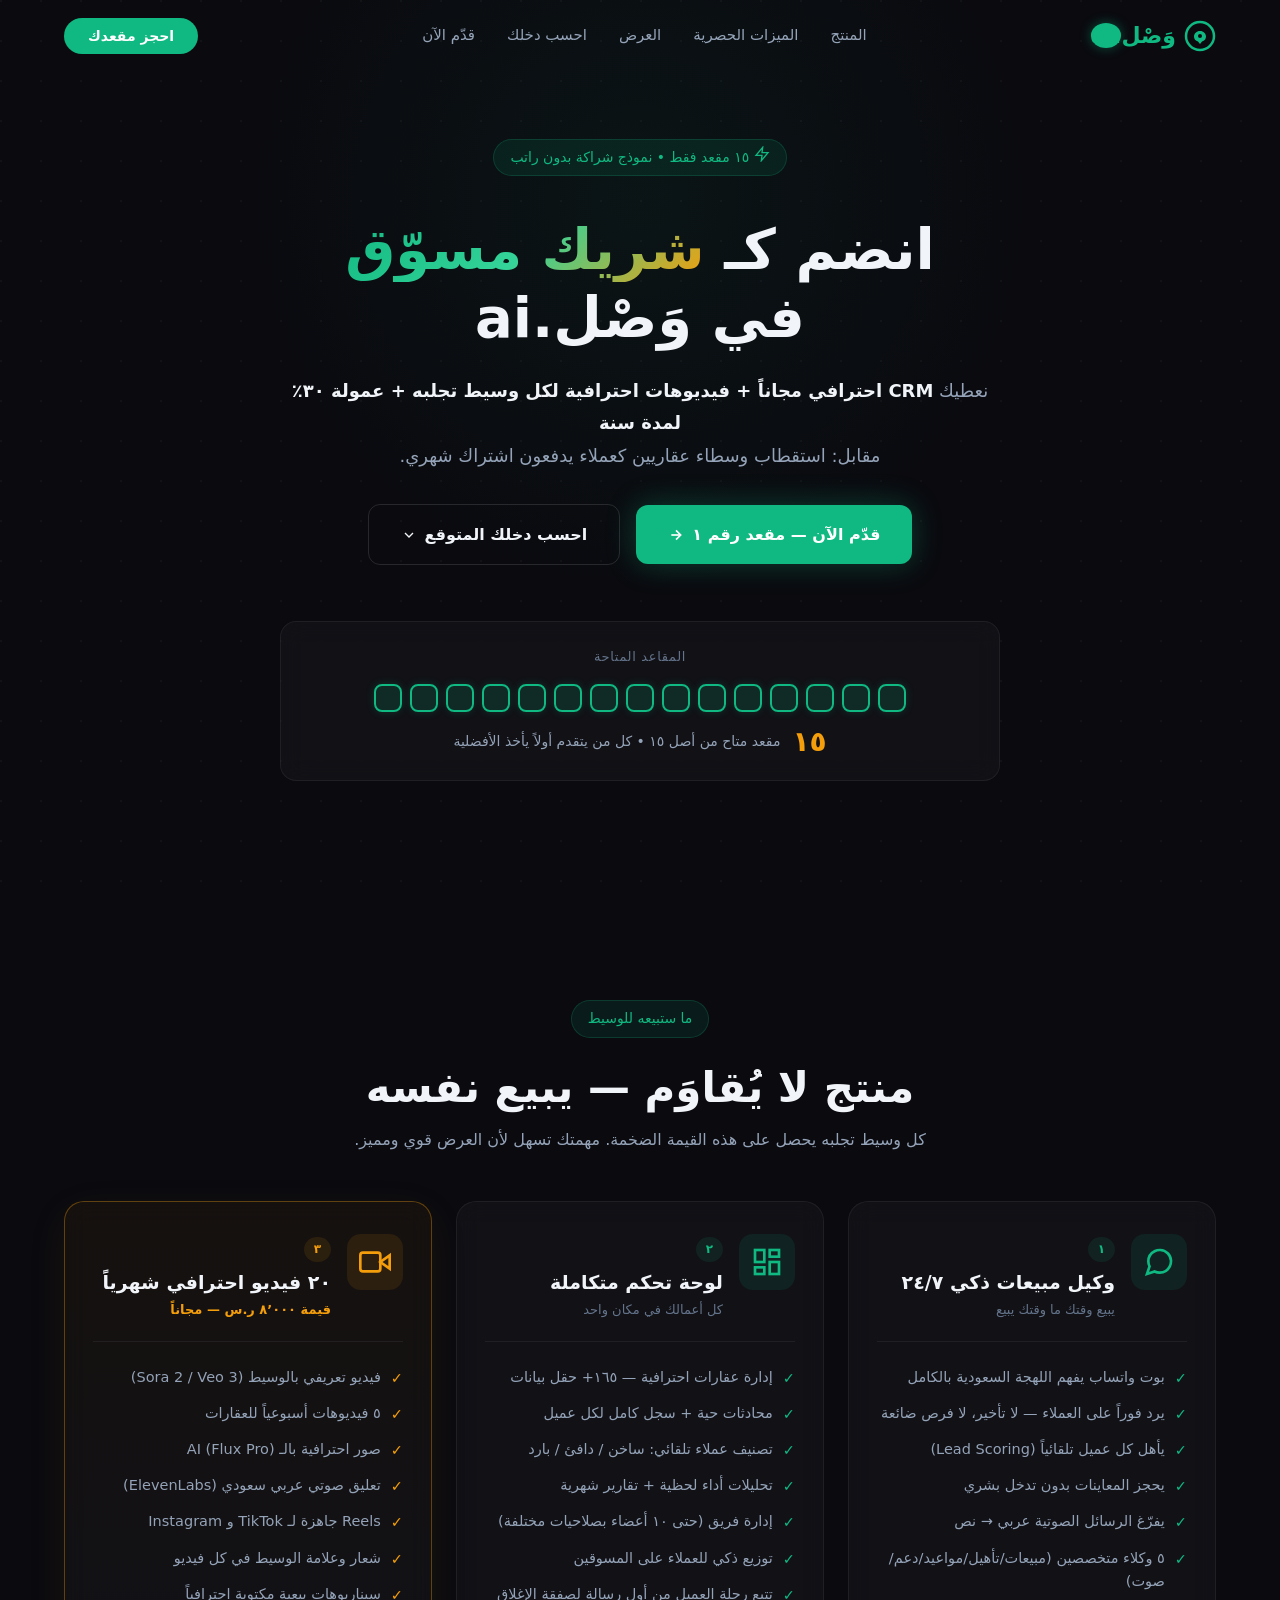
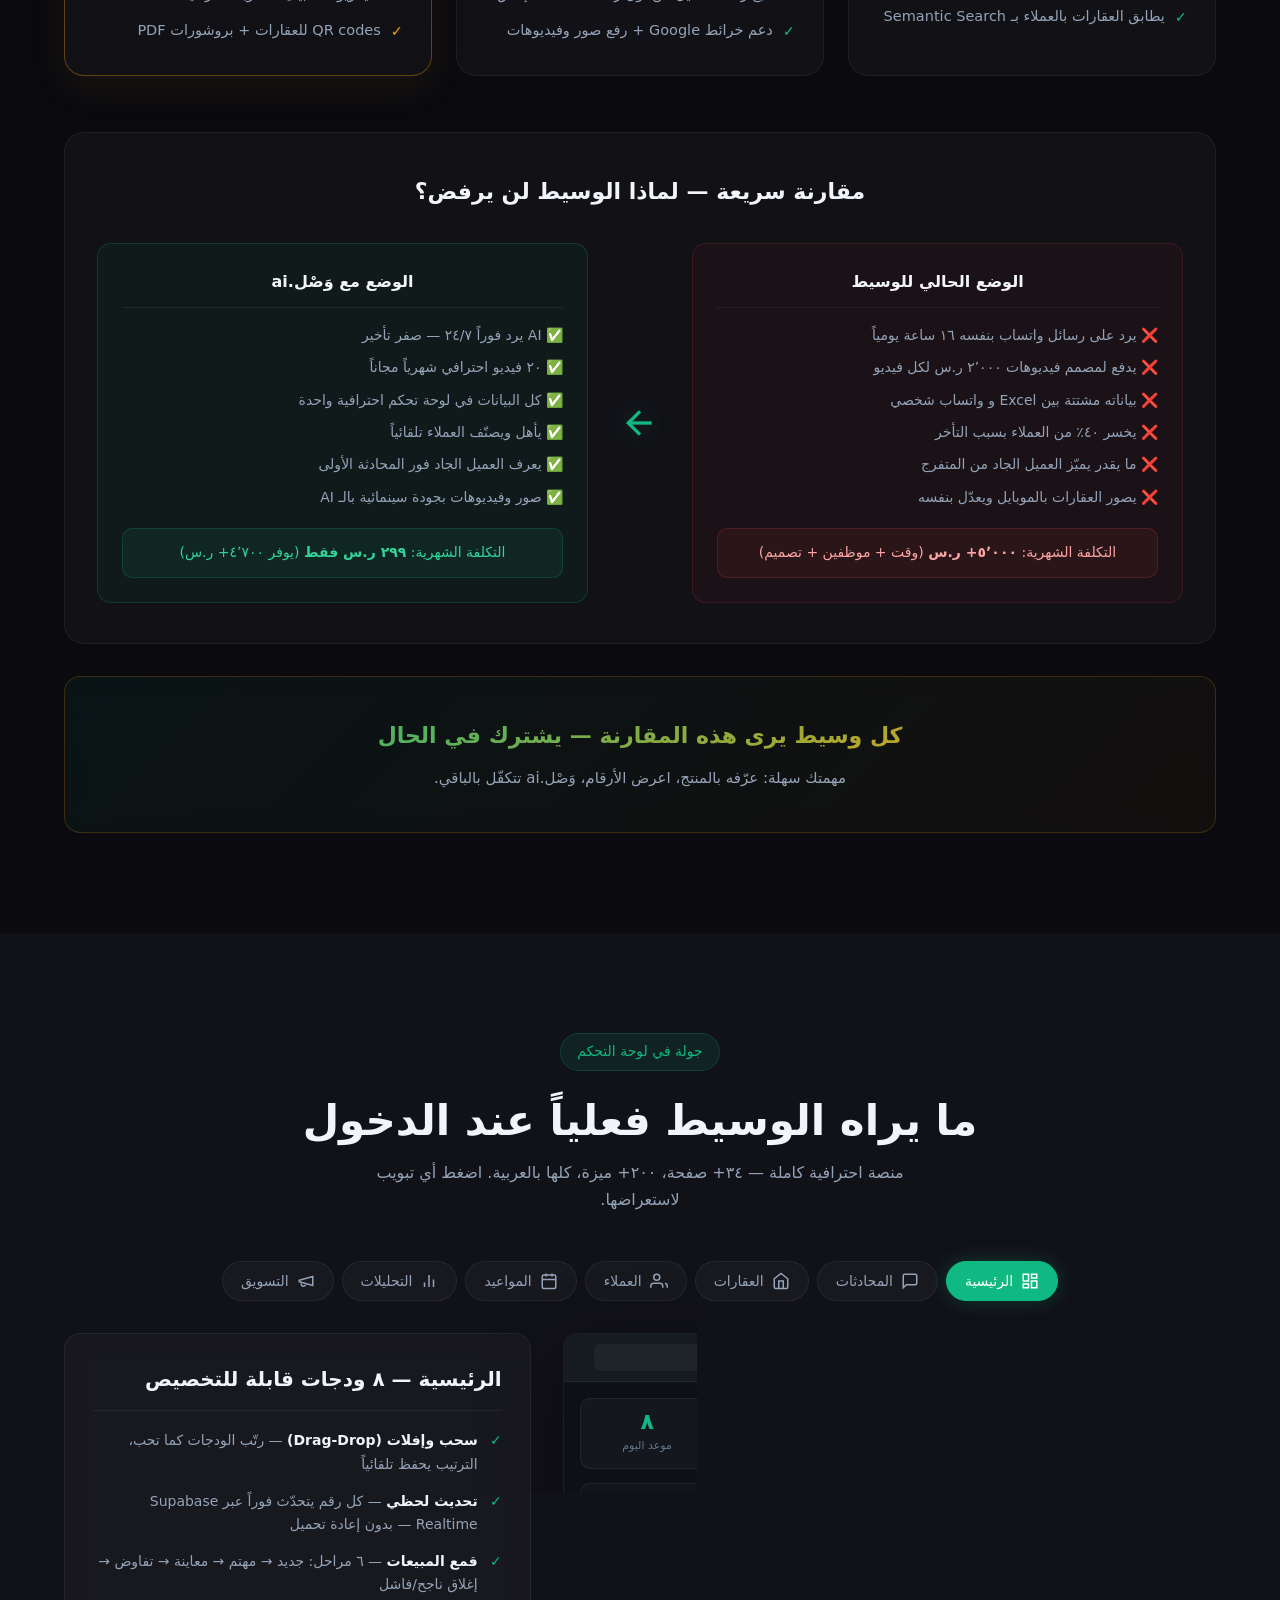
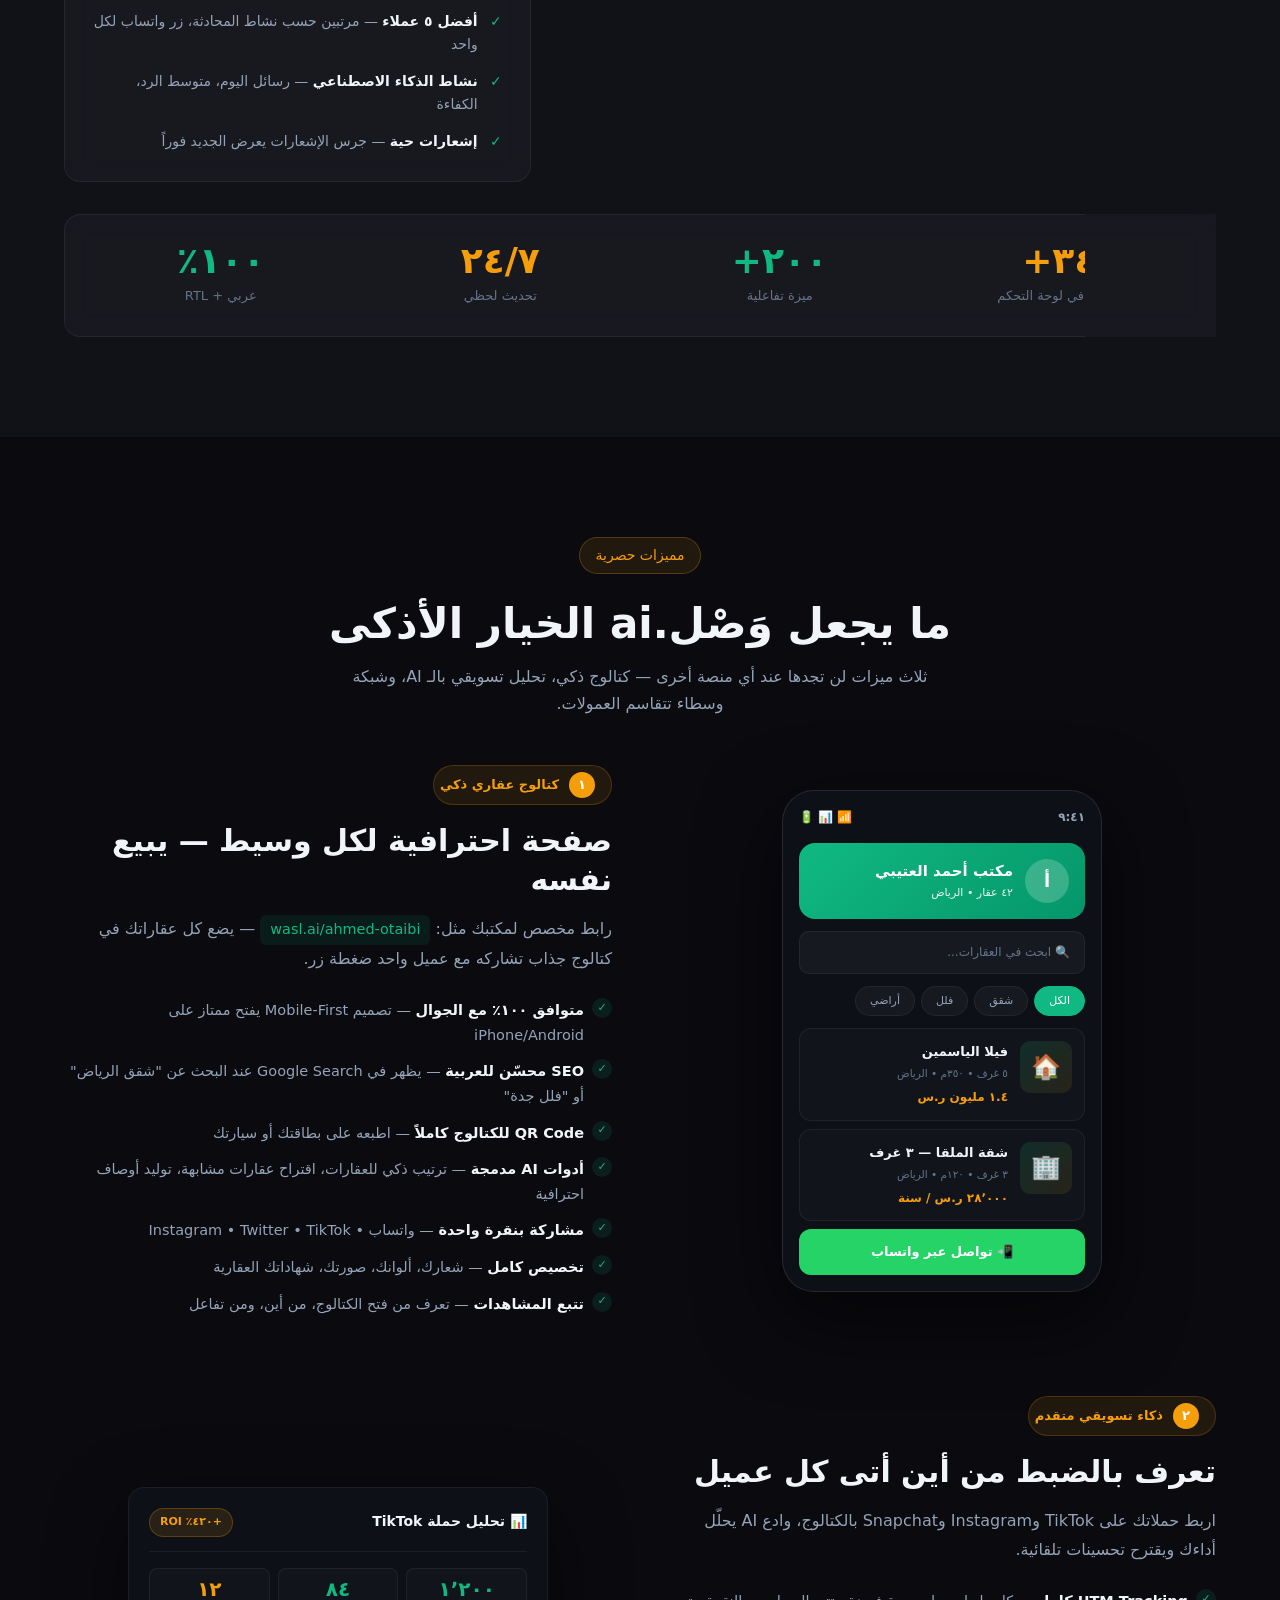
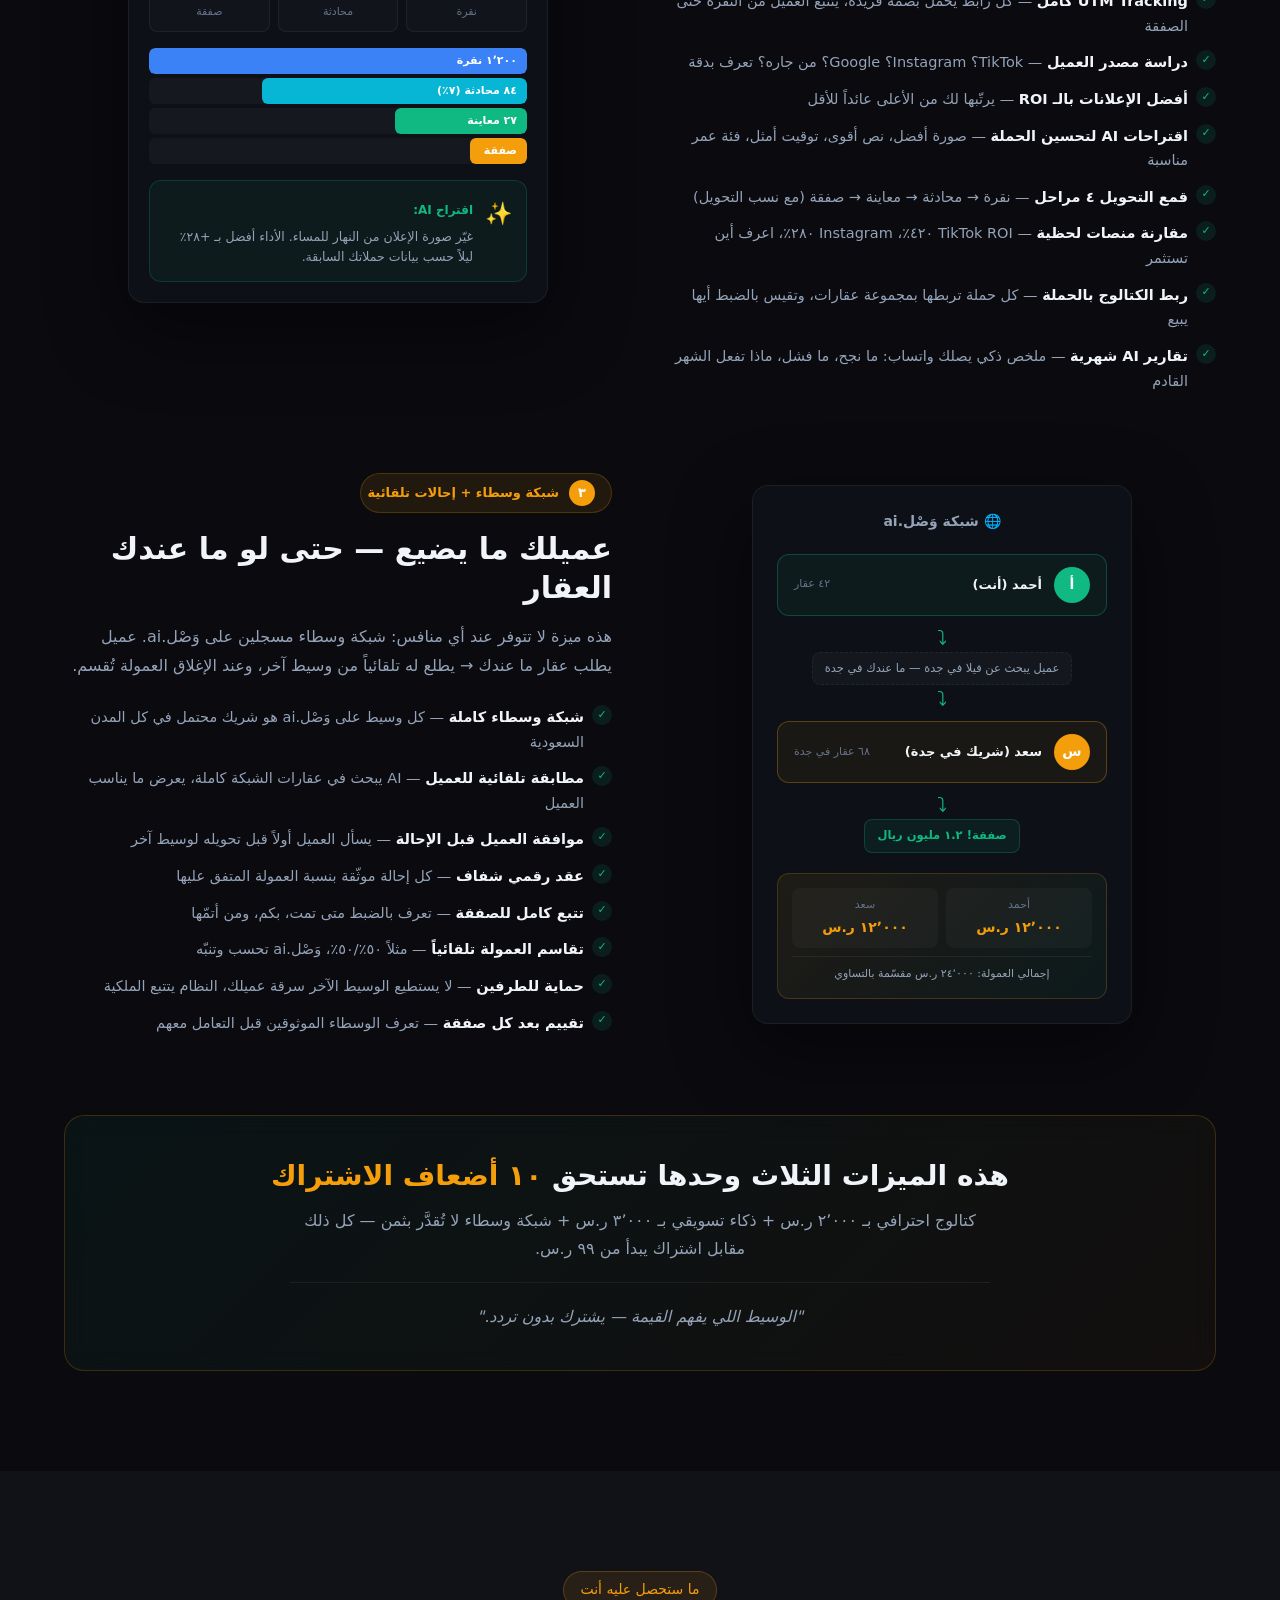
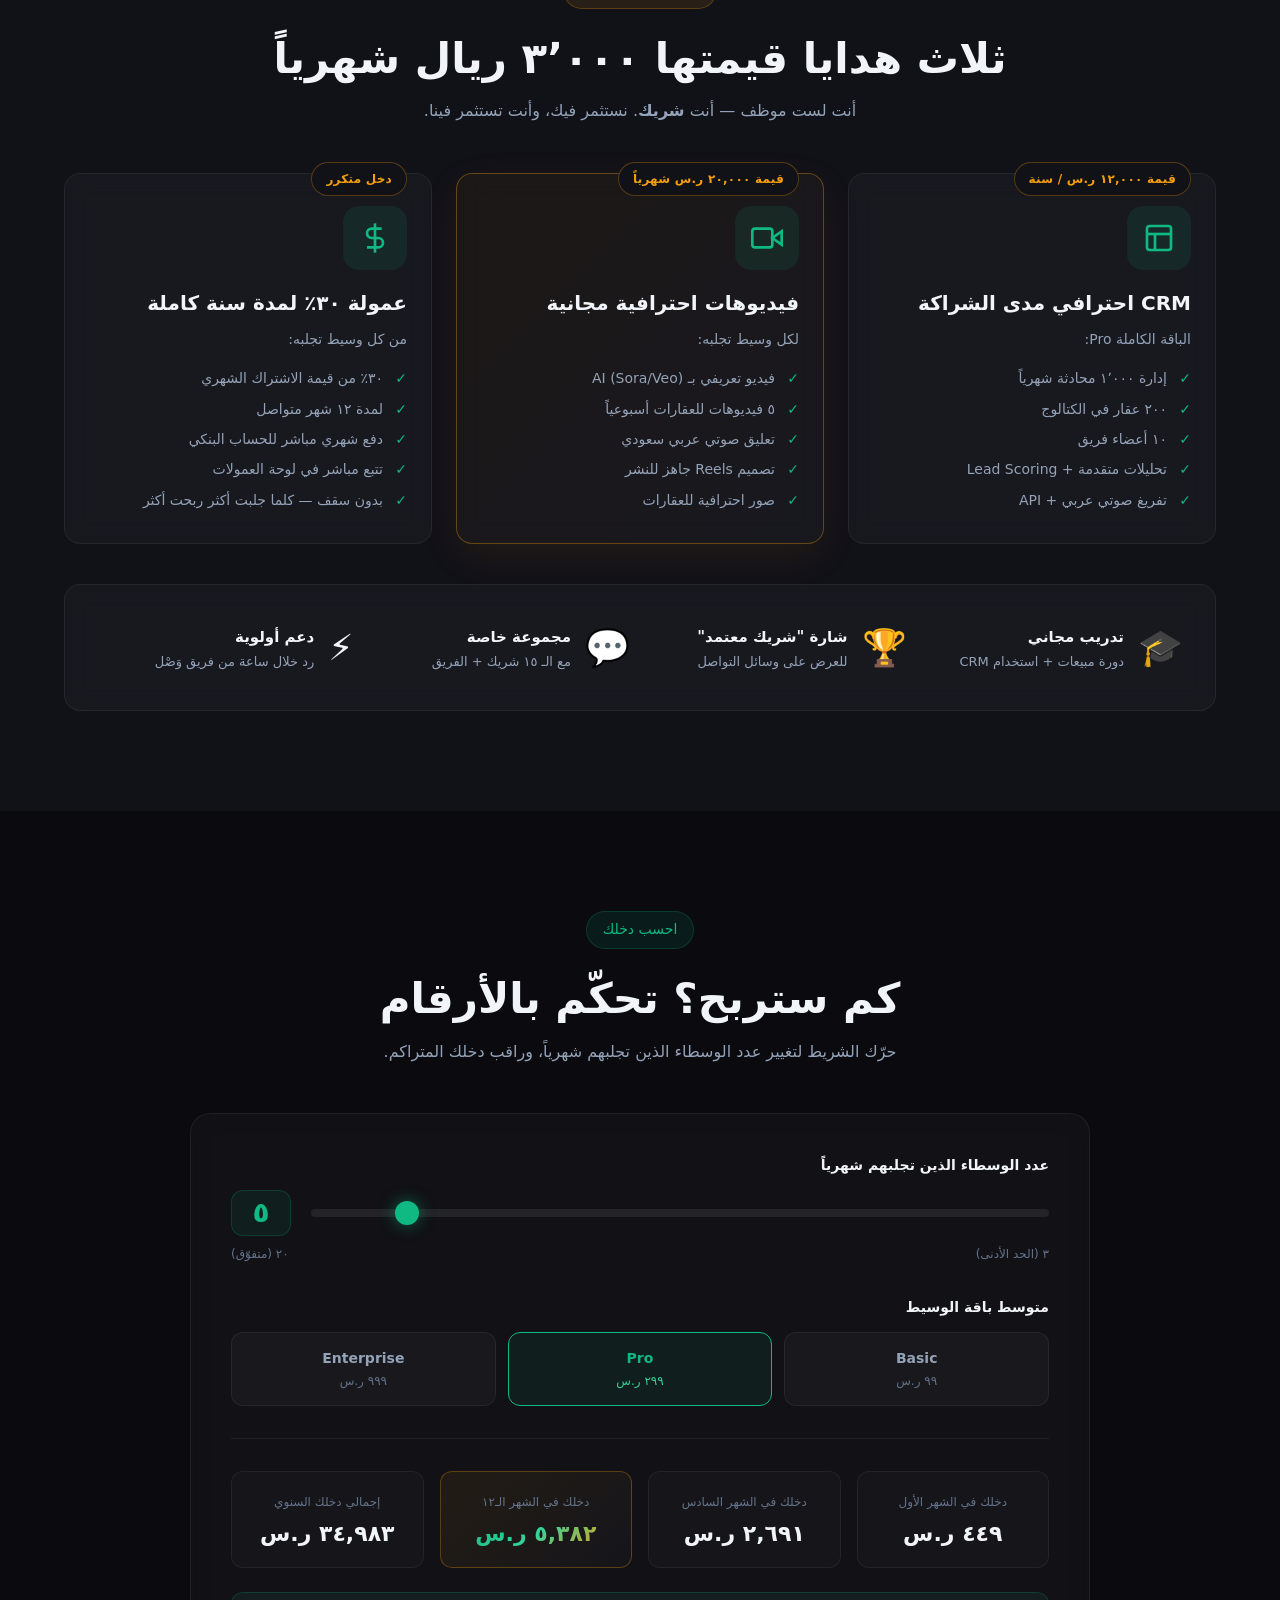
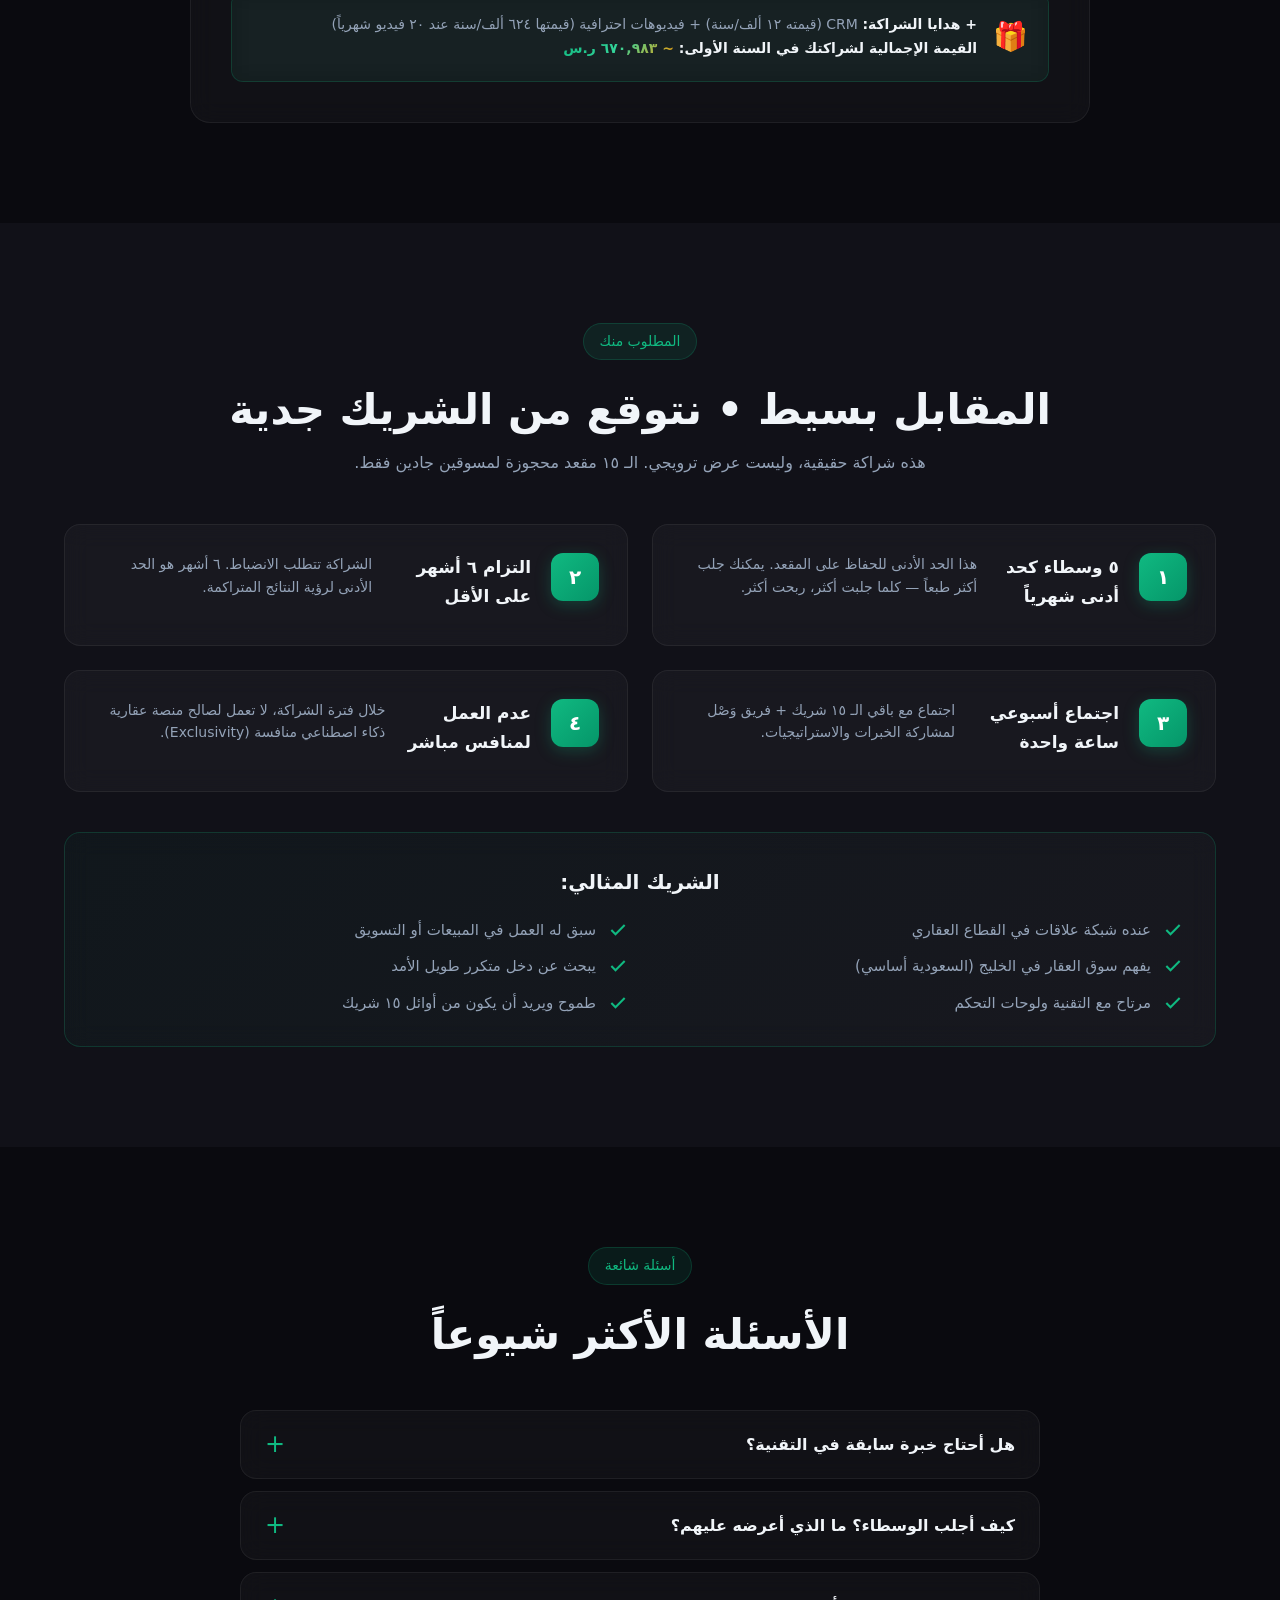
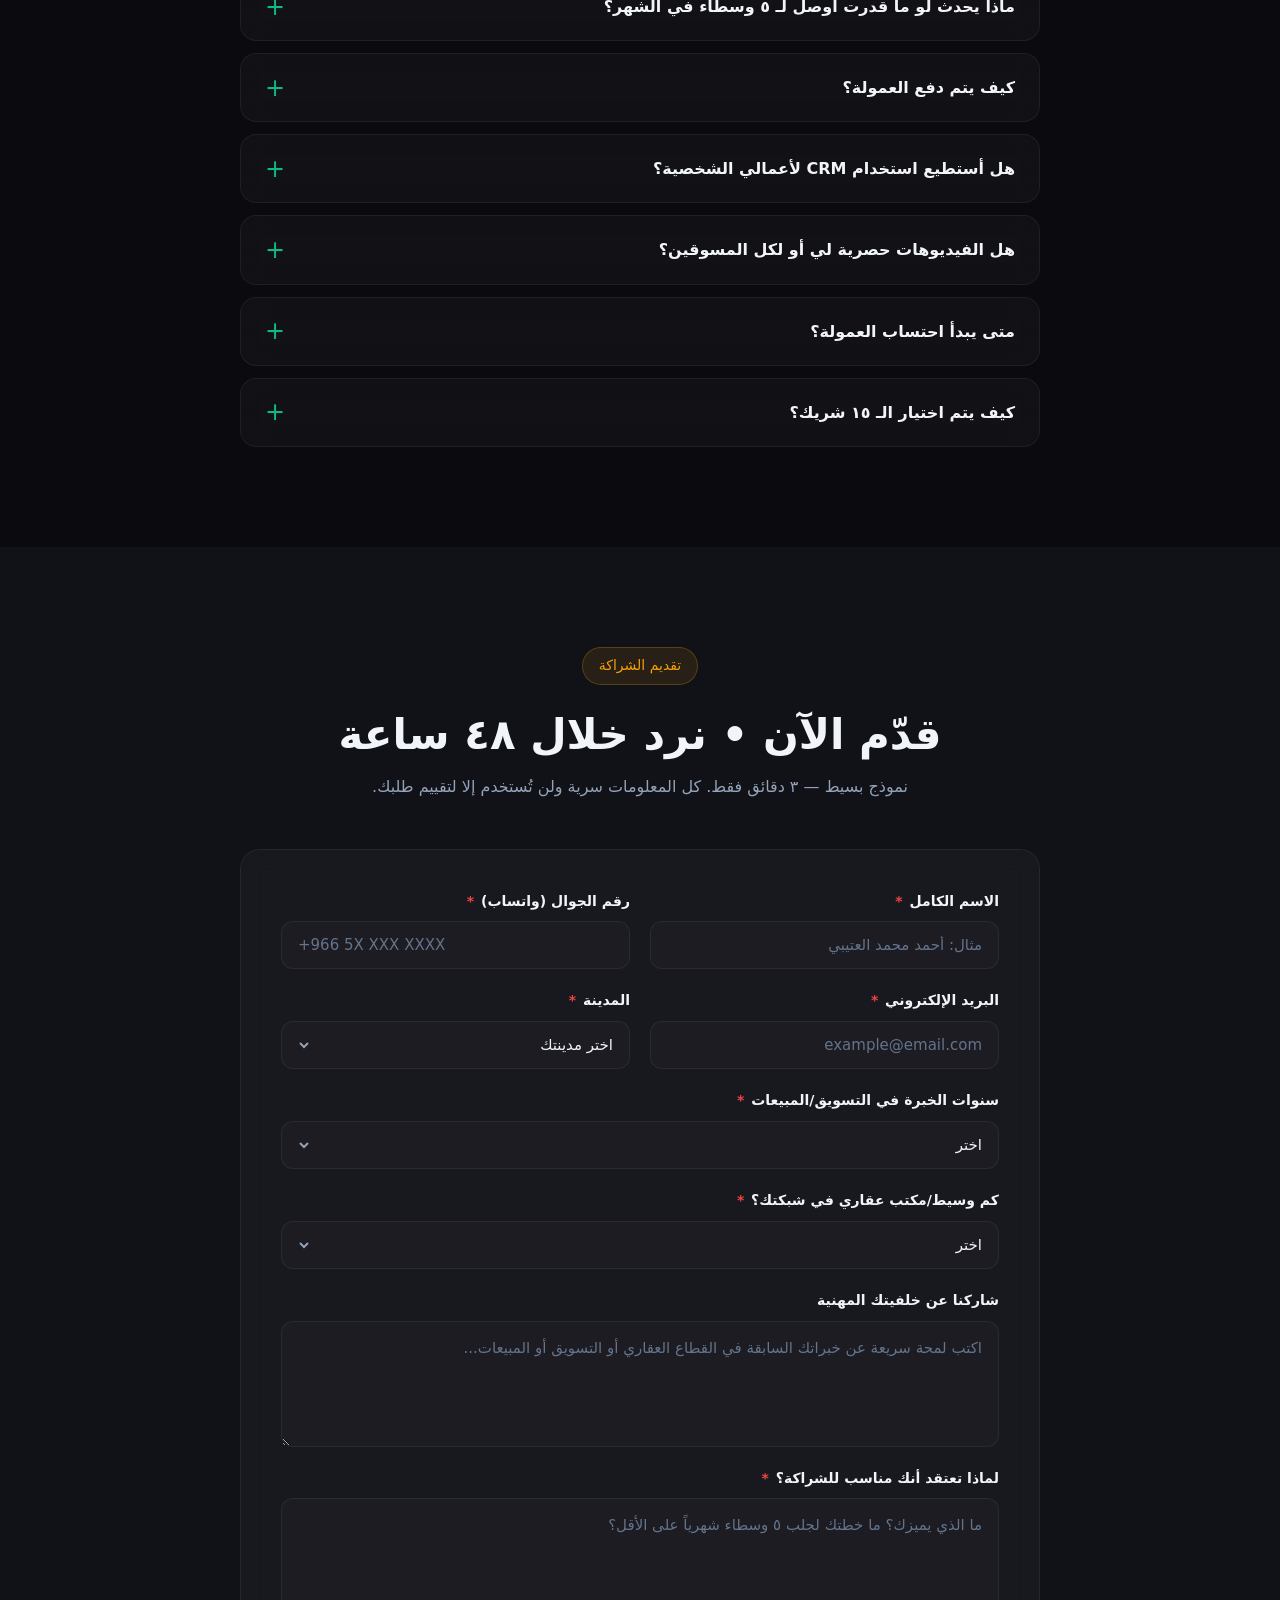
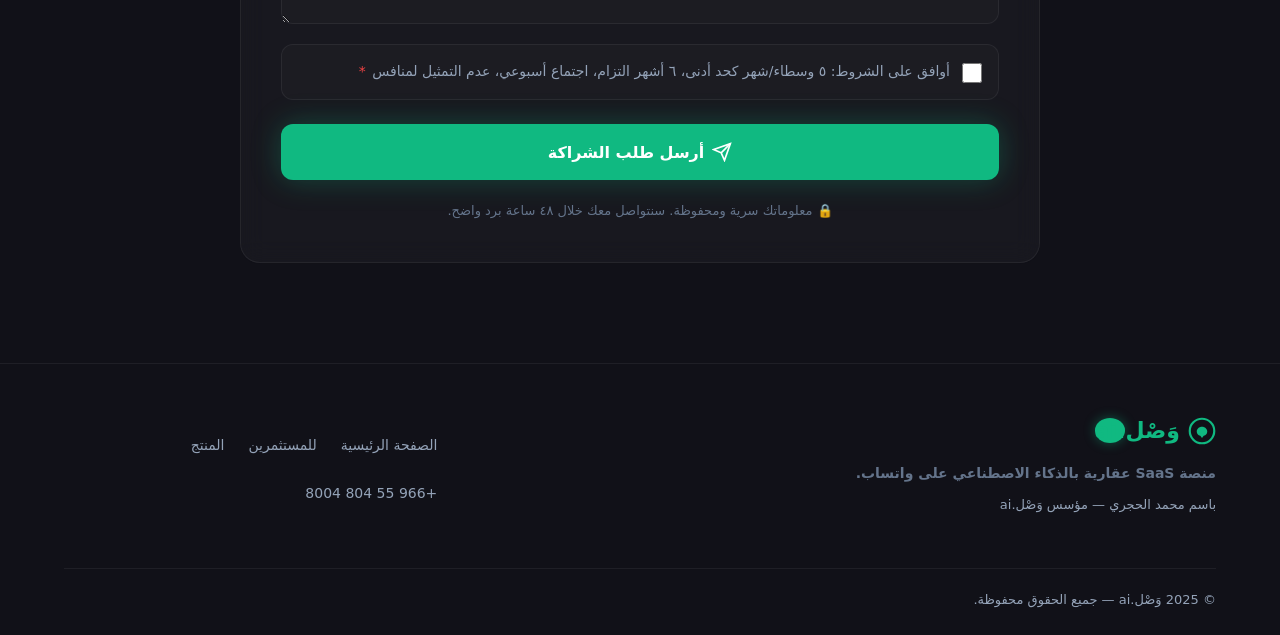
==== commit 74becbfc: "Add exclusive features section: catalog, marketing AI, broker network 3 detailed blocks with visual " ====
--- a/partner.html
+++ b/partner.html
@@ -44,9 +44,9 @@
 
       <nav class="nav-links" aria-label="التنقل الرئيسي">
         <a href="#product-value">المنتج</a>
+        <a href="#exclusive-features">الميزات الحصرية</a>
         <a href="#offer">العرض</a>
         <a href="#calculator">احسب دخلك</a>
-        <a href="#faq">أسئلة</a>
         <a href="#apply">قدّم الآن</a>
       </nav>
 
@@ -563,6 +563,177 @@
           <div class="bottom-stat"><span class="bs-num text-brand">٢٠٠+</span><span class="bs-label">ميزة تفاعلية</span></div>
           <div class="bottom-stat"><span class="bs-num gold-text">٢٤/٧</span><span class="bs-label">تحديث لحظي</span></div>
           <div class="bottom-stat"><span class="bs-num text-brand">١٠٠٪</span><span class="bs-label">عربي + RTL</span></div>
+        </div>
+      </div>
+    </section>
+
+    <!-- ========== EXCLUSIVE FEATURES ========== -->
+    <section id="exclusive-features">
+      <div class="container">
+        <div class="section-header">
+          <span class="section-badge gold-badge">مميزات حصرية</span>
+          <h2>ما يجعل وَصْل.ai الخيار الأذكى</h2>
+          <p>ثلاث ميزات لن تجدها عند أي منصة أخرى — كتالوج ذكي، تحليل تسويقي بالـ AI، وشبكة وسطاء تتقاسم العمولات.</p>
+        </div>
+
+        <!-- ============ BLOCK 1: SMART CATALOG ============ -->
+        <div class="excl-block">
+          <div class="excl-visual">
+            <div class="catalog-phone">
+              <div class="phone-status-bar"><span>٩:٤١</span><span>📶 📊 🔋</span></div>
+              <div class="catalog-header">
+                <div class="catalog-brand">
+                  <div class="catalog-avatar">أ</div>
+                  <div>
+                    <div class="catalog-name">مكتب أحمد العتيبي</div>
+                    <div class="catalog-sub">٤٢ عقار • الرياض</div>
+                  </div>
+                </div>
+              </div>
+              <div class="catalog-search">🔍 ابحث في العقارات...</div>
+              <div class="catalog-tags">
+                <span class="cat-tag active">الكل</span>
+                <span class="cat-tag">شقق</span>
+                <span class="cat-tag">فلل</span>
+                <span class="cat-tag">أراضي</span>
+              </div>
+              <div class="catalog-prop">
+                <div class="cat-prop-img">🏠</div>
+                <div class="cat-prop-info">
+                  <div class="cat-prop-title">فيلا الياسمين</div>
+                  <div class="cat-prop-meta">٥ غرف • ٣٥٠م • الرياض</div>
+                  <div class="cat-prop-price">١.٤ مليون ر.س</div>
+                </div>
+              </div>
+              <div class="catalog-prop">
+                <div class="cat-prop-img">🏢</div>
+                <div class="cat-prop-info">
+                  <div class="cat-prop-title">شقة الملقا — ٣ غرف</div>
+                  <div class="cat-prop-meta">٣ غرف • ١٢٠م • الرياض</div>
+                  <div class="cat-prop-price">٢٨٬٠٠٠ ر.س / سنة</div>
+                </div>
+              </div>
+              <div class="catalog-cta">📲 تواصل عبر واتساب</div>
+            </div>
+          </div>
+          <div class="excl-content">
+            <div class="excl-badge"><span>١</span> كتالوج عقاري ذكي</div>
+            <h3>صفحة احترافية لكل وسيط — يبيع نفسه</h3>
+            <p class="excl-lead">رابط مخصص لمكتبك مثل: <code>wasl.ai/ahmed-otaibi</code> — يضع كل عقاراتك في كتالوج جذاب تشاركه مع عميل واحد ضغطة زر.</p>
+            <ul class="excl-list">
+              <li><strong>متوافق ١٠٠٪ مع الجوال</strong> — تصميم Mobile-First يفتح ممتاز على iPhone/Android</li>
+              <li><strong>SEO محسّن للعربية</strong> — يظهر في Google Search عند البحث عن "شقق الرياض" أو "فلل جدة"</li>
+              <li><strong>QR Code للكتالوج كاملاً</strong> — اطبعه على بطاقتك أو سيارتك</li>
+              <li><strong>أدوات AI مدمجة</strong> — ترتيب ذكي للعقارات، اقتراح عقارات مشابهة، توليد أوصاف احترافية</li>
+              <li><strong>مشاركة بنقرة واحدة</strong> — واتساب • Instagram • Twitter • TikTok</li>
+              <li><strong>تخصيص كامل</strong> — شعارك، ألوانك، صورتك، شهاداتك العقارية</li>
+              <li><strong>تتبع المشاهدات</strong> — تعرف من فتح الكتالوج، من أين، ومن تفاعل</li>
+            </ul>
+          </div>
+        </div>
+
+        <!-- ============ BLOCK 2: MARKETING INTELLIGENCE ============ -->
+        <div class="excl-block reverse">
+          <div class="excl-visual">
+            <div class="campaign-card">
+              <div class="camp-card-header">
+                <span class="camp-card-title">📊 تحليل حملة TikTok</span>
+                <span class="camp-card-badge gold">+٤٢٠٪ ROI</span>
+              </div>
+              <div class="camp-card-metrics">
+                <div class="ccm"><span class="ccm-num">١٬٢٠٠</span><span class="ccm-label">نقرة</span></div>
+                <div class="ccm"><span class="ccm-num">٨٤</span><span class="ccm-label">محادثة</span></div>
+                <div class="ccm"><span class="ccm-num gold">١٢</span><span class="ccm-label">صفقة</span></div>
+              </div>
+              <div class="camp-card-funnel">
+                <div class="ccf-bar"><div class="ccf-fill" style="width:100%; background:#3b82f6;">١٬٢٠٠ نقرة</div></div>
+                <div class="ccf-bar"><div class="ccf-fill" style="width:70%; background:#06b6d4;">٨٤ محادثة (٧٪)</div></div>
+                <div class="ccf-bar"><div class="ccf-fill" style="width:35%; background:#10b981;">٢٧ معاينة</div></div>
+                <div class="ccf-bar"><div class="ccf-fill" style="width:15%; background:#f59e0b;">١٢ صفقة (١٤٪)</div></div>
+              </div>
+              <div class="camp-card-ai">
+                <div class="ai-suggestion">
+                  <span class="ai-icon">✨</span>
+                  <div>
+                    <strong>اقتراح AI:</strong>
+                    <p>غيّر صورة الإعلان من النهار للمساء. الأداء أفضل بـ +٢٨٪ ليلاً حسب بيانات حملاتك السابقة.</p>
+                  </div>
+                </div>
+              </div>
+            </div>
+          </div>
+          <div class="excl-content">
+            <div class="excl-badge"><span>٢</span> ذكاء تسويقي متقدم</div>
+            <h3>تعرف بالضبط من أين أتى كل عميل</h3>
+            <p class="excl-lead">اربط حملاتك على TikTok وInstagram وSnapchat بالكتالوج، وادع AI يحلّل أداءك ويقترح تحسينات تلقائية.</p>
+            <ul class="excl-list">
+              <li><strong>UTM Tracking كامل</strong> — كل رابط يحمل بصمة فريدة، يتتبع العميل من النقرة حتى الصفقة</li>
+              <li><strong>دراسة مصدر العميل</strong> — TikTok؟ Instagram؟ Google؟ من جاره؟ تعرف بدقة</li>
+              <li><strong>أفضل الإعلانات بالـ ROI</strong> — يرتّبها لك من الأعلى عائداً للأقل</li>
+              <li><strong>اقتراحات AI لتحسين الحملة</strong> — صورة أفضل، نص أقوى، توقيت أمثل، فئة عمر مناسبة</li>
+              <li><strong>قمع التحويل ٤ مراحل</strong> — نقرة → محادثة → معاينة → صفقة (مع نسب التحويل)</li>
+              <li><strong>مقارنة منصات لحظية</strong> — TikTok ROI ٤٢٠٪، Instagram ٢٨٠٪، اعرف أين تستثمر</li>
+              <li><strong>ربط الكتالوج بالحملة</strong> — كل حملة تربطها بمجموعة عقارات، وتقيس بالضبط أيها يبيع</li>
+              <li><strong>تقارير AI شهرية</strong> — ملخص ذكي يصلك واتساب: ما نجح، ما فشل، ماذا تفعل الشهر القادم</li>
+            </ul>
+          </div>
+        </div>
+
+        <!-- ============ BLOCK 3: BROKER NETWORK / REFERRALS ============ -->
+        <div class="excl-block">
+          <div class="excl-visual">
+            <div class="network-diagram">
+              <div class="network-title">🌐 شبكة وَصْل.ai</div>
+              <div class="net-broker net-self">
+                <div class="net-avatar">أ</div>
+                <span class="net-name">أحمد (أنت)</span>
+                <span class="net-stat">٤٢ عقار</span>
+              </div>
+              <div class="net-flow">
+                <div class="net-arrow">⤵</div>
+                <div class="net-message">عميل يبحث عن فيلا في جدة — ما عندك في جدة</div>
+                <div class="net-arrow">⤵</div>
+              </div>
+              <div class="net-broker net-partner">
+                <div class="net-avatar gold">س</div>
+                <span class="net-name">سعد (شريك في جدة)</span>
+                <span class="net-stat">٦٨ عقار في جدة</span>
+              </div>
+              <div class="net-flow">
+                <div class="net-arrow">⤵</div>
+                <div class="net-message success">صفقة! ١.٢ مليون ريال</div>
+              </div>
+              <div class="net-commission">
+                <div class="comm-split">
+                  <div class="comm-part"><span class="comm-name">أحمد</span><span class="comm-amount">١٢٬٠٠٠ ر.س</span></div>
+                  <div class="comm-part"><span class="comm-name">سعد</span><span class="comm-amount">١٢٬٠٠٠ ر.س</span></div>
+                </div>
+                <div class="comm-total">إجمالي العمولة: ٢٤٬٠٠٠ ر.س مقسّمة بالتساوي</div>
+              </div>
+            </div>
+          </div>
+          <div class="excl-content">
+            <div class="excl-badge"><span>٣</span> شبكة وسطاء + إحالات تلقائية</div>
+            <h3>عميلك ما يضيع — حتى لو ما عندك العقار</h3>
+            <p class="excl-lead">هذه ميزة لا تتوفر عند أي منافس: شبكة وسطاء مسجلين على وَصْل.ai. عميل يطلب عقار ما عندك → يطلع له تلقائياً من وسيط آخر، وعند الإغلاق العمولة تُقسم.</p>
+            <ul class="excl-list">
+              <li><strong>شبكة وسطاء كاملة</strong> — كل وسيط على وَصْل.ai هو شريك محتمل في كل المدن السعودية</li>
+              <li><strong>مطابقة تلقائية للعميل</strong> — AI يبحث في عقارات الشبكة كاملة، يعرض ما يناسب العميل</li>
+              <li><strong>موافقة العميل قبل الإحالة</strong> — يسأل العميل أولاً قبل تحويله لوسيط آخر</li>
+              <li><strong>عقد رقمي شفاف</strong> — كل إحالة موثّقة بنسبة العمولة المتفق عليها</li>
+              <li><strong>تتبع كامل للصفقة</strong> — تعرف بالضبط متى تمت، بكم، ومن أتمّها</li>
+              <li><strong>تقاسم العمولة تلقائياً</strong> — مثلاً ٥٠٪/٥٠٪، وَصْل.ai تحسب وتنبّه</li>
+              <li><strong>حماية للطرفين</strong> — لا يستطيع الوسيط الآخر سرقة عميلك، النظام يتتبع الملكية</li>
+              <li><strong>تقييم بعد كل صفقة</strong> — تعرف الوسطاء الموثوقين قبل التعامل معهم</li>
+            </ul>
+          </div>
+        </div>
+
+        <!-- Closing CTA -->
+        <div class="excl-bottom glass-card">
+          <h3>هذه الميزات الثلاث وحدها تستحق <span class="gold-text">١٠ أضعاف الاشتراك</span></h3>
+          <p>كتالوج احترافي بـ ٢٬٠٠٠ ر.س + ذكاء تسويقي بـ ٣٬٠٠٠ ر.س + شبكة وسطاء لا تُقدَّر بثمن — كل ذلك مقابل اشتراك يبدأ من ٩٩ ر.س.</p>
+          <p class="excl-bottom-quote">"الوسيط اللي يفهم القيمة — يشترك بدون تردد."</p>
         </div>
       </div>
     </section>
--- a/css/pages.css
+++ b/css/pages.css
@@ -1535,6 +1535,10 @@
 }
 
 /* Form Success State */
+.form-success[hidden] {
+  display: none !important;
+}
+
 .form-success {
   position: absolute;
   inset: 0;
@@ -2536,6 +2540,591 @@
 }
 
 /* ==========================================================================
+   Exclusive Features (partner.html — Catalog, Marketing, Referrals)
+   ========================================================================== */
+.excl-block {
+  display: grid;
+  grid-template-columns: 1fr 1fr;
+  gap: 56px;
+  align-items: center;
+  margin-bottom: 80px;
+}
+
+.excl-block.reverse {
+  direction: ltr;
+}
+
+.excl-block.reverse > * {
+  direction: rtl;
+}
+
+.excl-content {
+  display: flex;
+  flex-direction: column;
+  gap: 16px;
+}
+
+.excl-visual {
+  display: flex;
+  justify-content: center;
+  align-items: center;
+}
+
+.excl-badge {
+  display: inline-flex;
+  align-items: center;
+  gap: 10px;
+  background: rgba(245, 158, 11, 0.1);
+  color: var(--accent);
+  border: 1px solid rgba(245, 158, 11, 0.2);
+  border-radius: 9999px;
+  padding: 6px 16px 6px 6px;
+  font-size: 13px;
+  font-weight: 600;
+  align-self: flex-start;
+}
+
+.excl-badge span {
+  width: 26px;
+  height: 26px;
+  border-radius: 50%;
+  background: var(--accent);
+  color: #fff;
+  display: flex;
+  align-items: center;
+  justify-content: center;
+  font-family: 'Inter', system-ui, sans-serif;
+  font-weight: 800;
+  font-size: 13px;
+}
+
+.excl-content h3 {
+  font-size: clamp(24px, 3vw, 30px);
+  line-height: 1.3;
+  color: var(--text-primary);
+}
+
+.excl-lead {
+  color: var(--text-secondary);
+  font-size: 16px;
+  line-height: 1.8;
+  margin-bottom: 8px;
+}
+
+.excl-lead code {
+  display: inline-block;
+  background: rgba(16, 185, 129, 0.1);
+  color: var(--brand);
+  padding: 2px 10px;
+  border-radius: 6px;
+  font-family: 'Inter', system-ui, sans-serif;
+  font-size: 0.9em;
+  direction: ltr;
+}
+
+.excl-list {
+  display: flex;
+  flex-direction: column;
+  gap: 12px;
+}
+
+.excl-list li {
+  position: relative;
+  padding-right: 28px;
+  font-size: 14.5px;
+  line-height: 1.7;
+  color: var(--text-secondary);
+}
+
+.excl-list li::before {
+  content: '✓';
+  position: absolute;
+  right: 0;
+  top: 0;
+  width: 20px;
+  height: 20px;
+  border-radius: 50%;
+  background: rgba(16, 185, 129, 0.12);
+  color: var(--brand);
+  display: flex;
+  align-items: center;
+  justify-content: center;
+  font-weight: 800;
+  font-size: 11px;
+}
+
+.excl-list strong {
+  color: var(--text-primary);
+}
+
+@media (max-width: 968px) {
+  .excl-block {
+    grid-template-columns: 1fr;
+    gap: 40px;
+    margin-bottom: 56px;
+  }
+}
+
+/* ==========================================================================
+   Catalog Phone Mockup
+   ========================================================================== */
+.catalog-phone {
+  width: 320px;
+  background: #0d1117;
+  border: 1px solid rgba(255, 255, 255, 0.1);
+  border-radius: 32px;
+  padding: 16px;
+  box-shadow: 0 25px 80px rgba(0, 0, 0, 0.5);
+  position: relative;
+}
+
+.phone-status-bar {
+  display: flex;
+  justify-content: space-between;
+  font-size: 12px;
+  color: var(--text-secondary);
+  font-family: 'Inter', system-ui, sans-serif;
+  font-weight: 600;
+  margin-bottom: 16px;
+}
+
+.catalog-header {
+  background: linear-gradient(135deg, var(--brand), var(--brand-dark));
+  border-radius: 16px;
+  padding: 16px;
+  margin-bottom: 12px;
+  color: #fff;
+}
+
+.catalog-brand {
+  display: flex;
+  gap: 12px;
+  align-items: center;
+}
+
+.catalog-avatar {
+  width: 44px;
+  height: 44px;
+  background: rgba(255, 255, 255, 0.2);
+  border-radius: 50%;
+  display: flex;
+  align-items: center;
+  justify-content: center;
+  font-size: 18px;
+  font-weight: 700;
+}
+
+.catalog-name {
+  font-size: 15px;
+  font-weight: 700;
+}
+
+.catalog-sub {
+  font-size: 11px;
+  opacity: 0.9;
+}
+
+.catalog-search {
+  background: rgba(255, 255, 255, 0.04);
+  border: 1px solid var(--border);
+  border-radius: 10px;
+  padding: 10px 14px;
+  font-size: 12px;
+  color: var(--text-muted);
+  margin-bottom: 12px;
+}
+
+.catalog-tags {
+  display: flex;
+  gap: 6px;
+  margin-bottom: 12px;
+  overflow-x: auto;
+}
+
+.cat-tag {
+  padding: 5px 14px;
+  border-radius: 9999px;
+  background: rgba(255, 255, 255, 0.04);
+  border: 1px solid var(--border);
+  font-size: 11px;
+  color: var(--text-secondary);
+  white-space: nowrap;
+}
+
+.cat-tag.active {
+  background: var(--brand);
+  color: #fff;
+  border-color: var(--brand);
+}
+
+.catalog-prop {
+  display: flex;
+  gap: 12px;
+  background: rgba(255, 255, 255, 0.02);
+  border: 1px solid var(--border);
+  border-radius: 12px;
+  padding: 12px;
+  margin-bottom: 8px;
+}
+
+.cat-prop-img {
+  width: 52px;
+  height: 52px;
+  border-radius: 10px;
+  background: linear-gradient(135deg, rgba(16, 185, 129, 0.15), rgba(245, 158, 11, 0.1));
+  display: flex;
+  align-items: center;
+  justify-content: center;
+  font-size: 24px;
+  flex-shrink: 0;
+}
+
+.cat-prop-info { flex: 1; min-width: 0; }
+
+.cat-prop-title {
+  font-size: 13px;
+  font-weight: 600;
+  color: var(--text-primary);
+  margin-bottom: 2px;
+}
+
+.cat-prop-meta {
+  font-size: 10.5px;
+  color: var(--text-muted);
+  margin-bottom: 4px;
+}
+
+.cat-prop-price {
+  font-size: 12px;
+  font-weight: 700;
+  color: var(--accent);
+}
+
+.catalog-cta {
+  background: #25d366;
+  color: #fff;
+  text-align: center;
+  padding: 12px;
+  border-radius: 12px;
+  font-size: 13px;
+  font-weight: 700;
+  margin-top: 8px;
+}
+
+/* ==========================================================================
+   Campaign Card Mockup
+   ========================================================================== */
+.campaign-card {
+  width: 100%;
+  max-width: 420px;
+  background: #0d1117;
+  border: 1px solid var(--border);
+  border-radius: 16px;
+  padding: 20px;
+  box-shadow: 0 25px 80px rgba(0, 0, 0, 0.4);
+}
+
+.camp-card-header {
+  display: flex;
+  justify-content: space-between;
+  align-items: center;
+  margin-bottom: 16px;
+  padding-bottom: 14px;
+  border-bottom: 1px solid var(--border);
+}
+
+.camp-card-title {
+  font-size: 14px;
+  font-weight: 600;
+  color: var(--text-primary);
+}
+
+.camp-card-badge {
+  font-size: 11px;
+  font-weight: 700;
+  padding: 4px 10px;
+  border-radius: 9999px;
+}
+
+.camp-card-badge.gold {
+  background: rgba(245, 158, 11, 0.12);
+  color: var(--accent);
+  border: 1px solid rgba(245, 158, 11, 0.25);
+}
+
+.camp-card-metrics {
+  display: grid;
+  grid-template-columns: repeat(3, 1fr);
+  gap: 8px;
+  margin-bottom: 16px;
+}
+
+.ccm {
+  background: rgba(255, 255, 255, 0.02);
+  border: 1px solid var(--border);
+  border-radius: 8px;
+  padding: 10px 8px;
+  text-align: center;
+}
+
+.ccm-num {
+  display: block;
+  font-size: 20px;
+  font-weight: 700;
+  color: var(--brand);
+  font-family: 'Inter', system-ui, sans-serif;
+  line-height: 1;
+}
+
+.ccm-num.gold { color: var(--accent); }
+
+.ccm-label {
+  display: block;
+  font-size: 11px;
+  color: var(--text-muted);
+  margin-top: 4px;
+}
+
+.camp-card-funnel {
+  display: flex;
+  flex-direction: column;
+  gap: 4px;
+  margin-bottom: 16px;
+}
+
+.ccf-bar {
+  height: 26px;
+  background: rgba(255, 255, 255, 0.03);
+  border-radius: 6px;
+  overflow: hidden;
+}
+
+.ccf-fill {
+  height: 100%;
+  display: flex;
+  align-items: center;
+  padding: 0 10px;
+  font-size: 11px;
+  color: #fff;
+  font-weight: 600;
+  border-radius: 6px;
+}
+
+.camp-card-ai {
+  background: rgba(16, 185, 129, 0.06);
+  border: 1px solid rgba(16, 185, 129, 0.2);
+  border-radius: 12px;
+  padding: 14px;
+}
+
+.ai-suggestion {
+  display: flex;
+  gap: 12px;
+  align-items: flex-start;
+}
+
+.ai-icon {
+  font-size: 22px;
+  flex-shrink: 0;
+}
+
+.ai-suggestion strong {
+  color: var(--brand);
+  font-size: 12px;
+  font-weight: 700;
+}
+
+.ai-suggestion p {
+  margin-top: 4px;
+  color: var(--text-secondary);
+  font-size: 12.5px;
+  line-height: 1.6;
+}
+
+/* ==========================================================================
+   Network Diagram Mockup
+   ========================================================================== */
+.network-diagram {
+  width: 100%;
+  max-width: 380px;
+  background: #0d1117;
+  border: 1px solid var(--border);
+  border-radius: 16px;
+  padding: 24px;
+  box-shadow: 0 25px 80px rgba(0, 0, 0, 0.4);
+  display: flex;
+  flex-direction: column;
+  gap: 12px;
+  align-items: center;
+}
+
+.network-title {
+  font-size: 14px;
+  color: var(--text-secondary);
+  font-weight: 600;
+  margin-bottom: 8px;
+}
+
+.net-broker {
+  width: 100%;
+  background: rgba(255, 255, 255, 0.02);
+  border: 1px solid var(--border);
+  border-radius: 12px;
+  padding: 12px 16px;
+  display: flex;
+  align-items: center;
+  gap: 12px;
+}
+
+.net-broker.net-self {
+  border-color: rgba(16, 185, 129, 0.3);
+  background: rgba(16, 185, 129, 0.06);
+}
+
+.net-broker.net-partner {
+  border-color: rgba(245, 158, 11, 0.3);
+  background: rgba(245, 158, 11, 0.05);
+}
+
+.net-avatar {
+  width: 36px;
+  height: 36px;
+  border-radius: 50%;
+  background: var(--brand);
+  color: #fff;
+  display: flex;
+  align-items: center;
+  justify-content: center;
+  font-weight: 700;
+  font-size: 14px;
+  flex-shrink: 0;
+}
+
+.net-avatar.gold { background: var(--accent); }
+
+.net-name {
+  font-size: 13px;
+  font-weight: 600;
+  color: var(--text-primary);
+  flex: 1;
+}
+
+.net-stat {
+  font-size: 11px;
+  color: var(--text-muted);
+}
+
+.net-flow {
+  display: flex;
+  flex-direction: column;
+  align-items: center;
+  gap: 4px;
+}
+
+.net-arrow {
+  font-size: 20px;
+  color: var(--brand);
+  line-height: 1;
+}
+
+.net-message {
+  font-size: 11.5px;
+  color: var(--text-secondary);
+  background: rgba(255, 255, 255, 0.03);
+  border: 1px dashed var(--border);
+  border-radius: 8px;
+  padding: 6px 12px;
+  text-align: center;
+  max-width: 100%;
+}
+
+.net-message.success {
+  background: rgba(16, 185, 129, 0.08);
+  border: 1px solid rgba(16, 185, 129, 0.25);
+  color: var(--brand);
+  font-weight: 700;
+}
+
+.net-commission {
+  width: 100%;
+  margin-top: 8px;
+  padding: 14px;
+  background: linear-gradient(135deg, rgba(245, 158, 11, 0.08), rgba(16, 185, 129, 0.05));
+  border: 1px solid rgba(245, 158, 11, 0.2);
+  border-radius: 12px;
+}
+
+.comm-split {
+  display: grid;
+  grid-template-columns: 1fr 1fr;
+  gap: 8px;
+  margin-bottom: 8px;
+}
+
+.comm-part {
+  background: rgba(255, 255, 255, 0.03);
+  border-radius: 8px;
+  padding: 8px;
+  text-align: center;
+  display: flex;
+  flex-direction: column;
+  gap: 2px;
+}
+
+.comm-name {
+  font-size: 11px;
+  color: var(--text-muted);
+}
+
+.comm-amount {
+  font-size: 14px;
+  font-weight: 700;
+  color: var(--accent);
+  font-family: 'Inter', system-ui, sans-serif;
+}
+
+.comm-total {
+  font-size: 11px;
+  color: var(--text-secondary);
+  text-align: center;
+  padding-top: 8px;
+  border-top: 1px solid var(--border);
+}
+
+/* Bottom CTA for exclusive section */
+.excl-bottom {
+  background: linear-gradient(135deg, rgba(16, 185, 129, 0.06), rgba(245, 158, 11, 0.04));
+  border: 1px solid rgba(245, 158, 11, 0.2);
+  border-radius: 20px;
+  padding: 40px 32px;
+  text-align: center;
+  backdrop-filter: blur(12px);
+}
+
+.excl-bottom h3 {
+  font-size: clamp(22px, 3vw, 28px);
+  margin-bottom: 12px;
+  line-height: 1.4;
+}
+
+.excl-bottom p {
+  color: var(--text-secondary);
+  font-size: 16px;
+  max-width: 700px;
+  margin-inline: auto;
+  line-height: 1.7;
+}
+
+.excl-bottom-quote {
+  margin-top: 20px;
+  padding-top: 20px;
+  border-top: 1px solid var(--border);
+  font-style: italic;
+  color: var(--accent);
+  font-weight: 500;
+}
+
+/* ==========================================================================
    Investor CTA — Two-column form + side panel
    ========================================================================== */
 .investor-cta-grid {
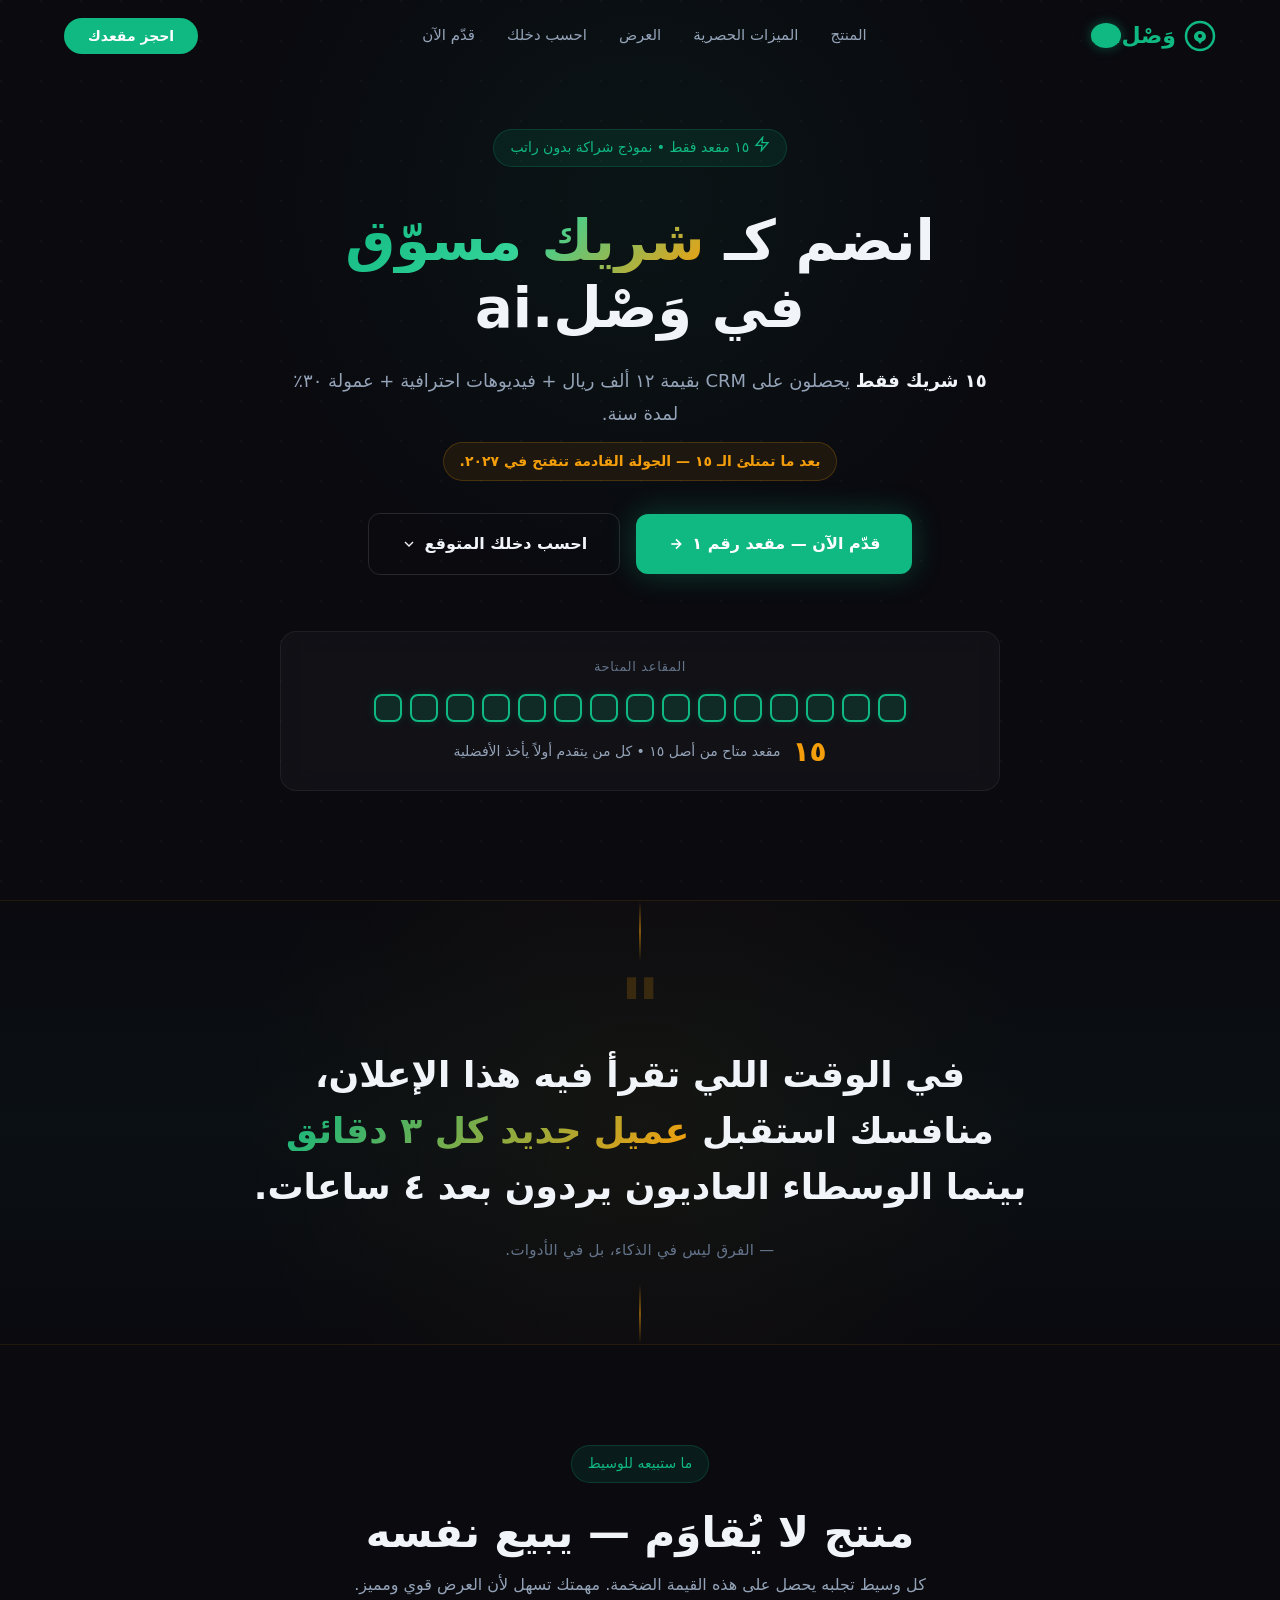
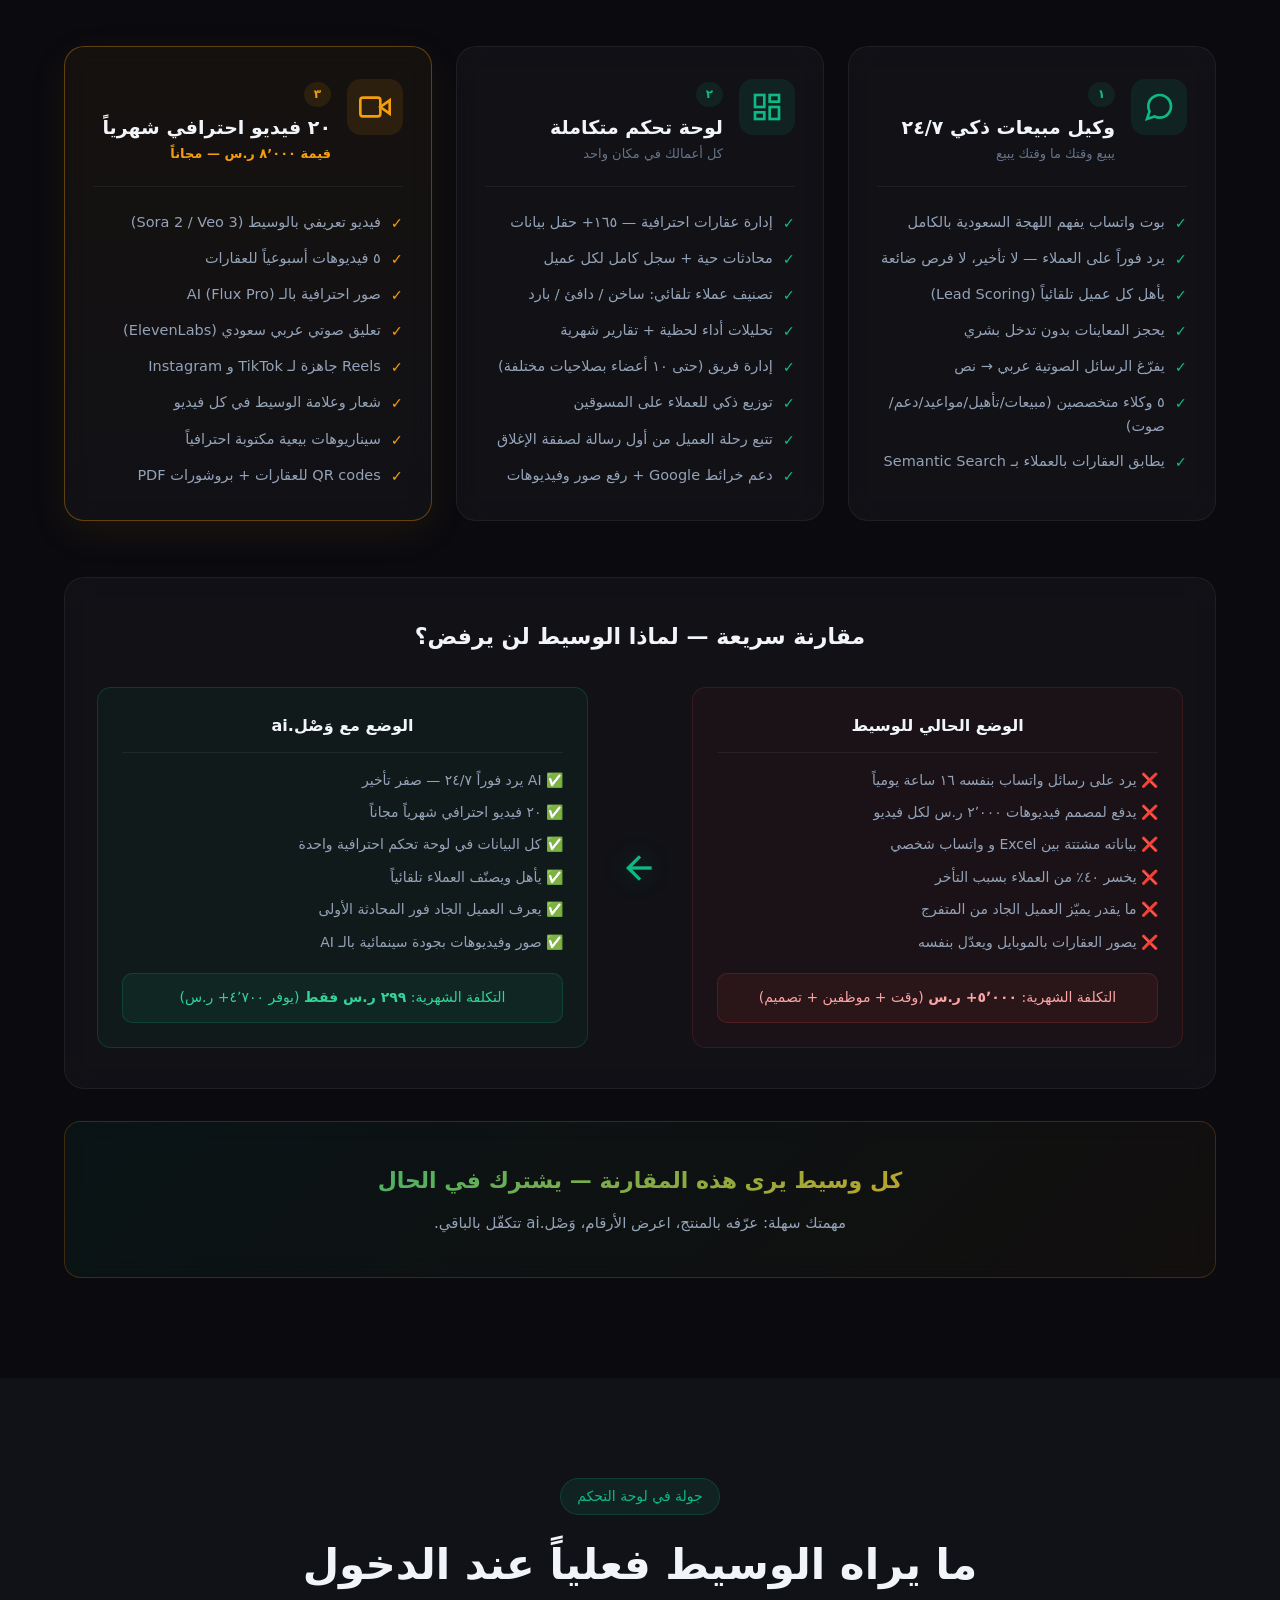
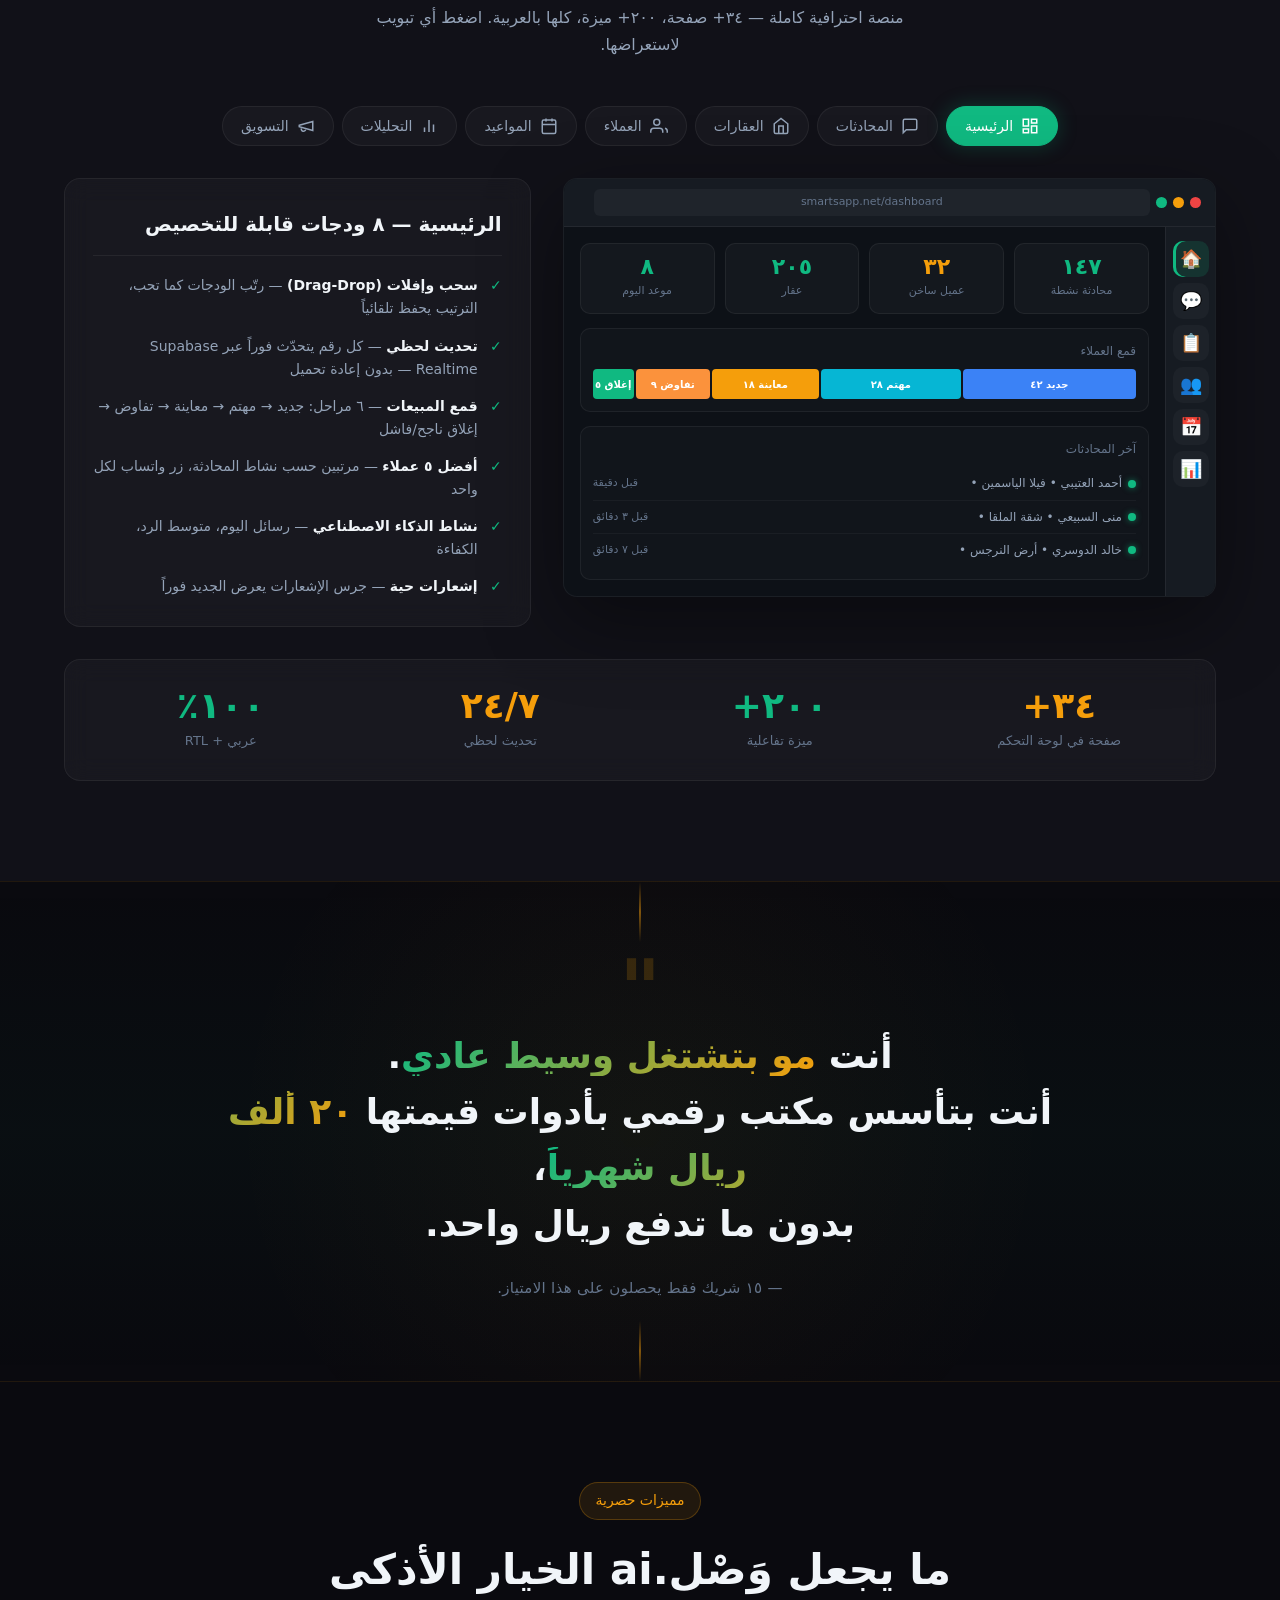
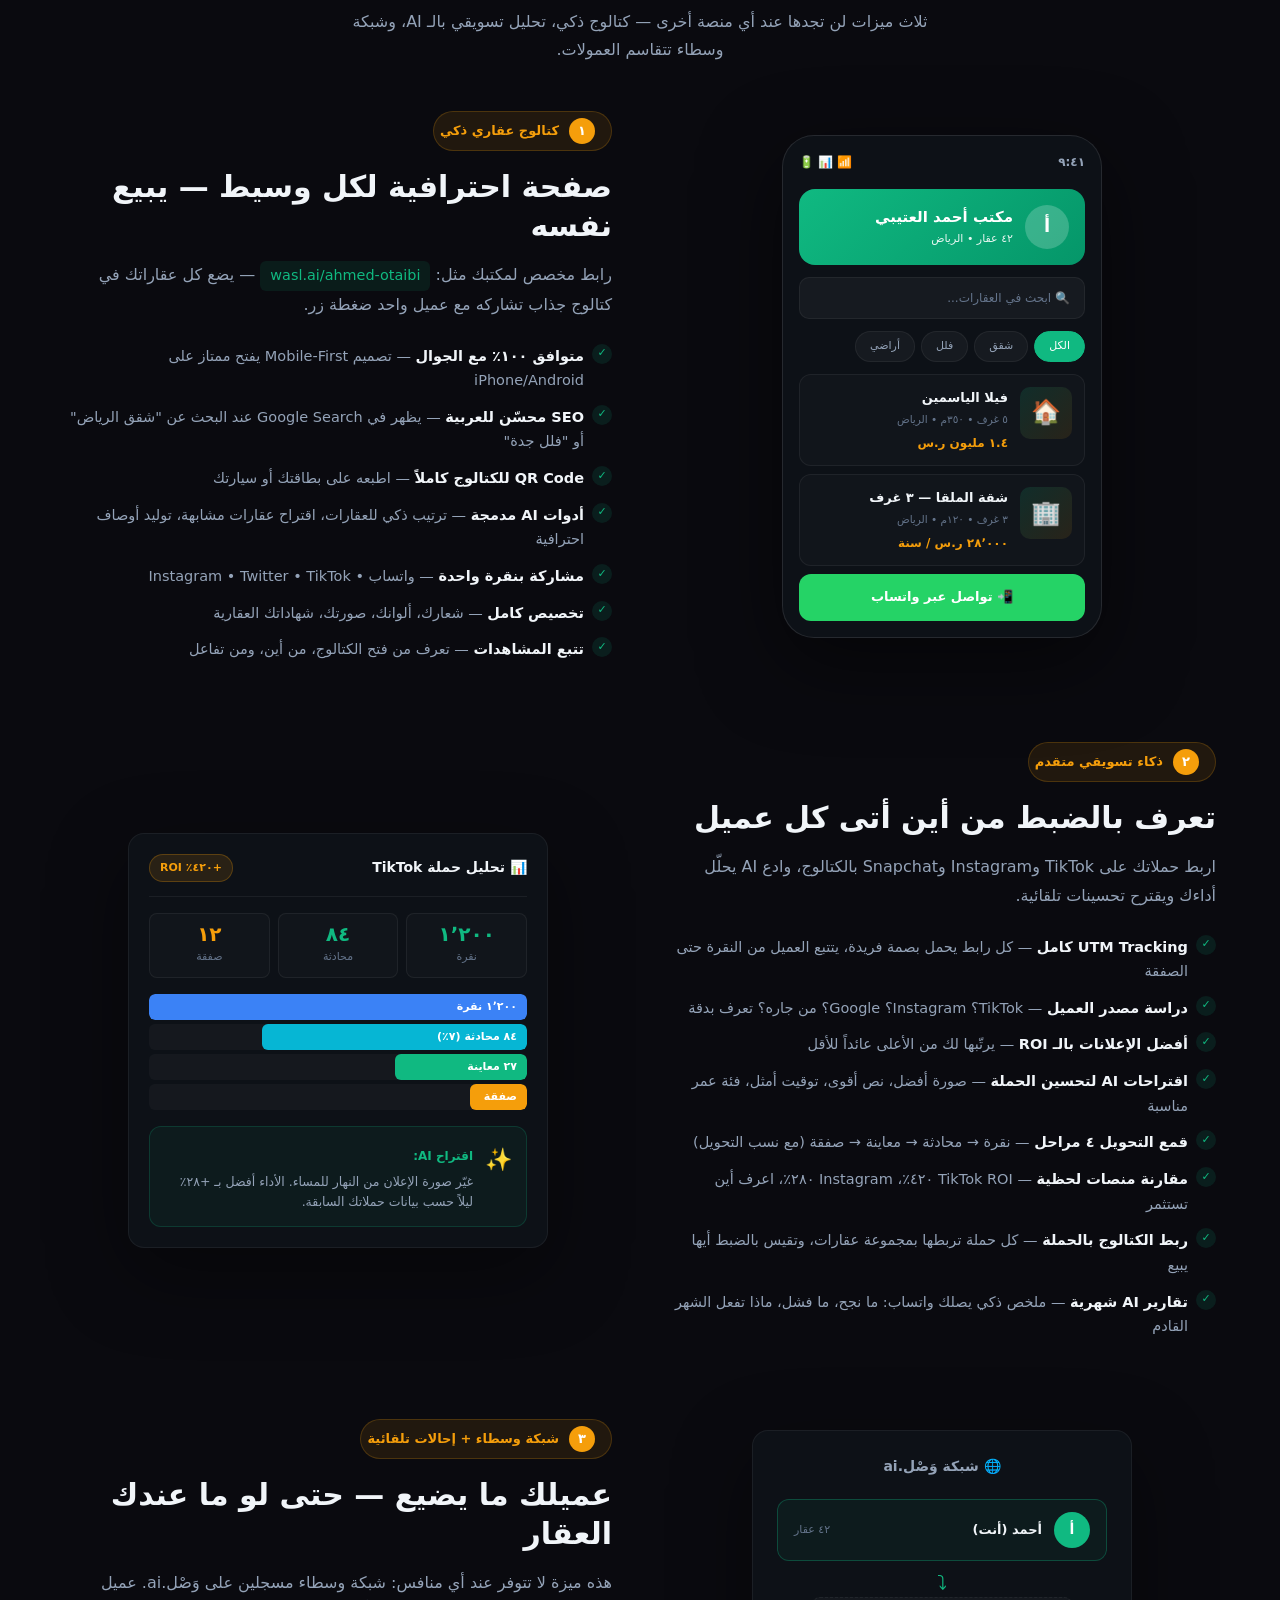
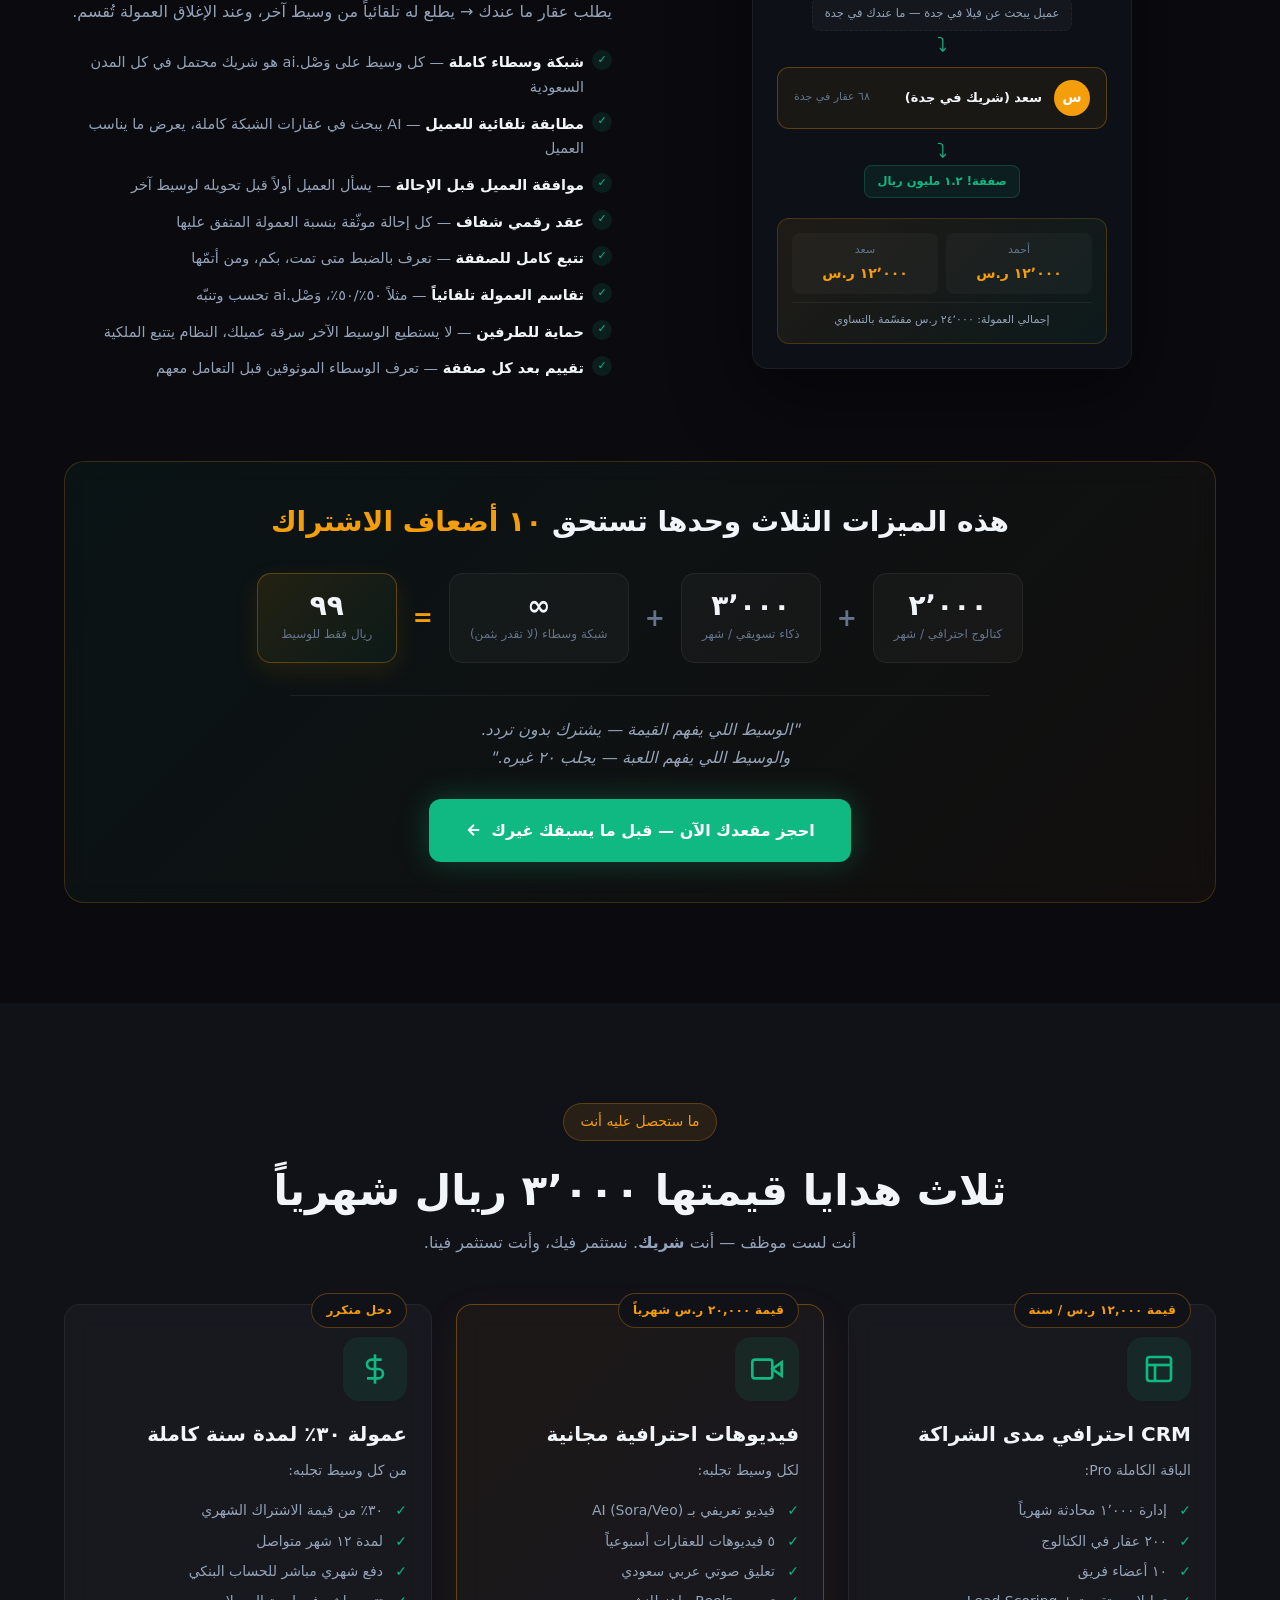
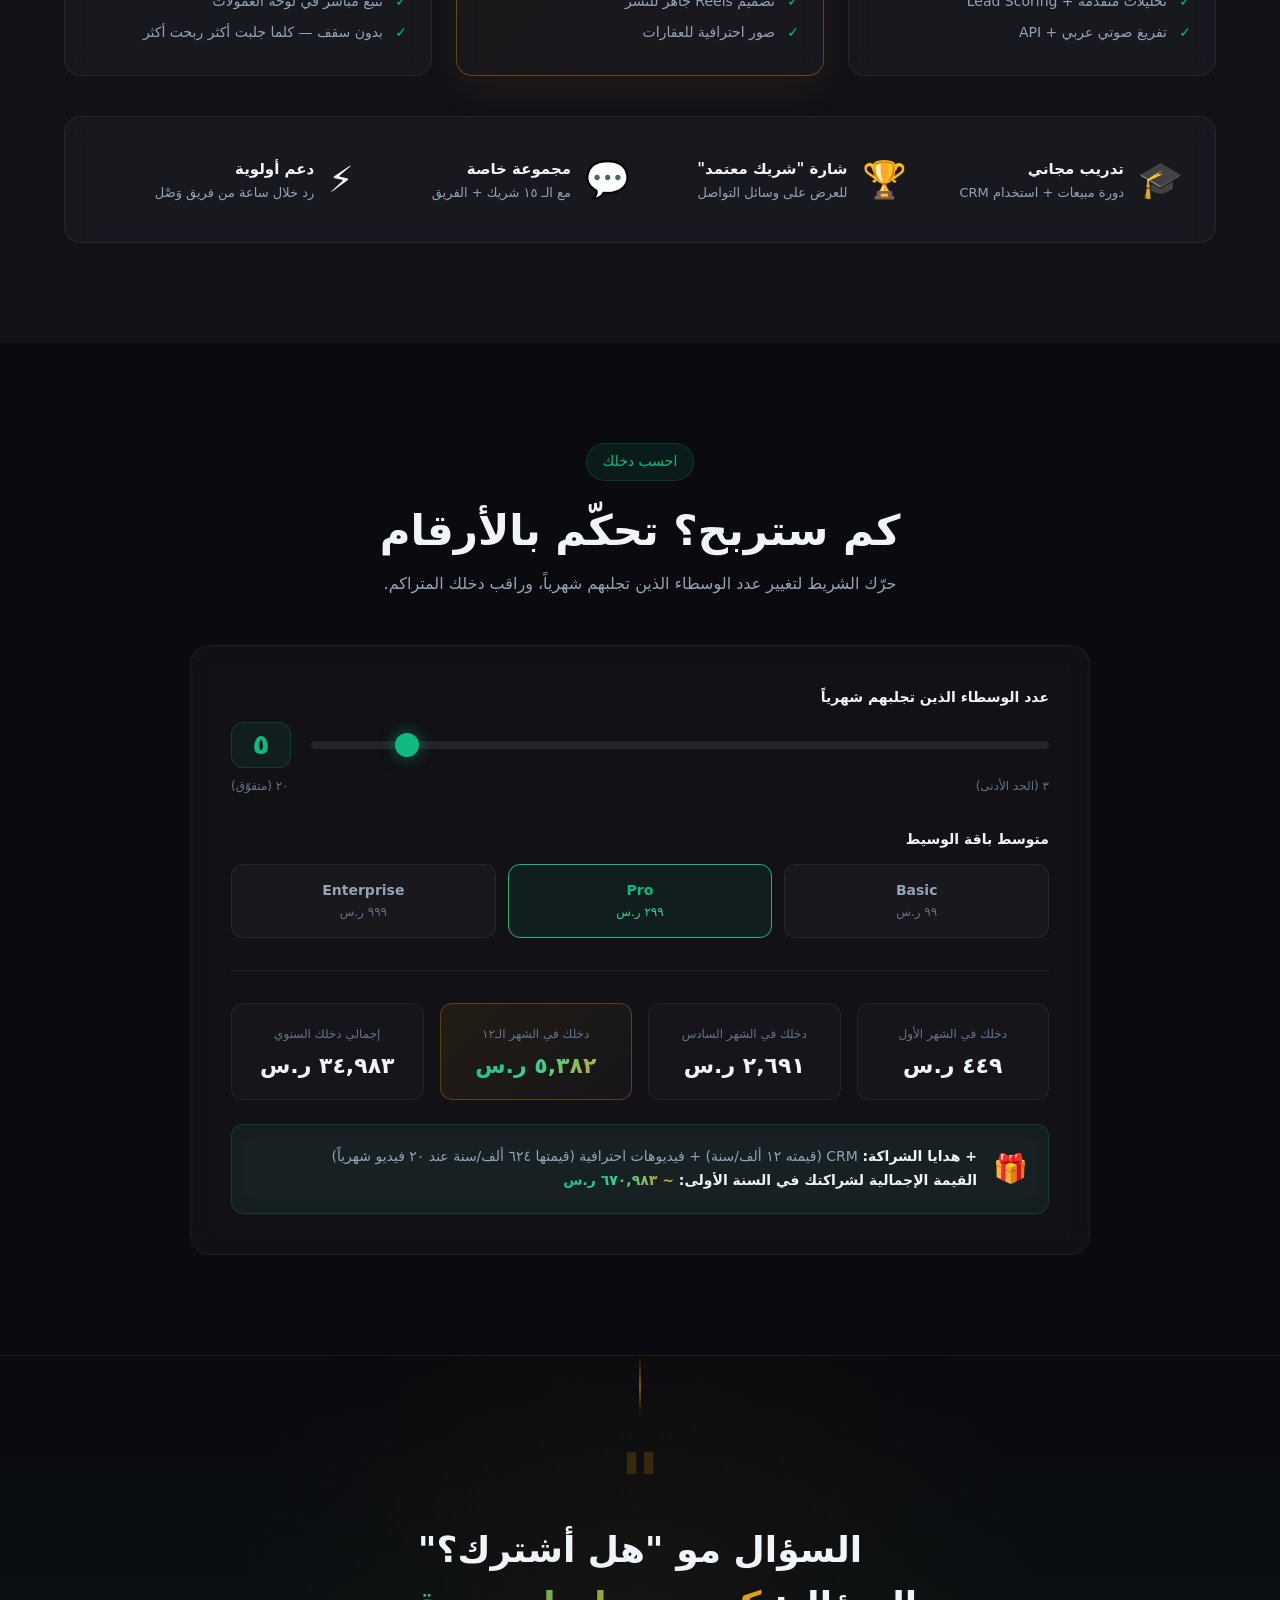
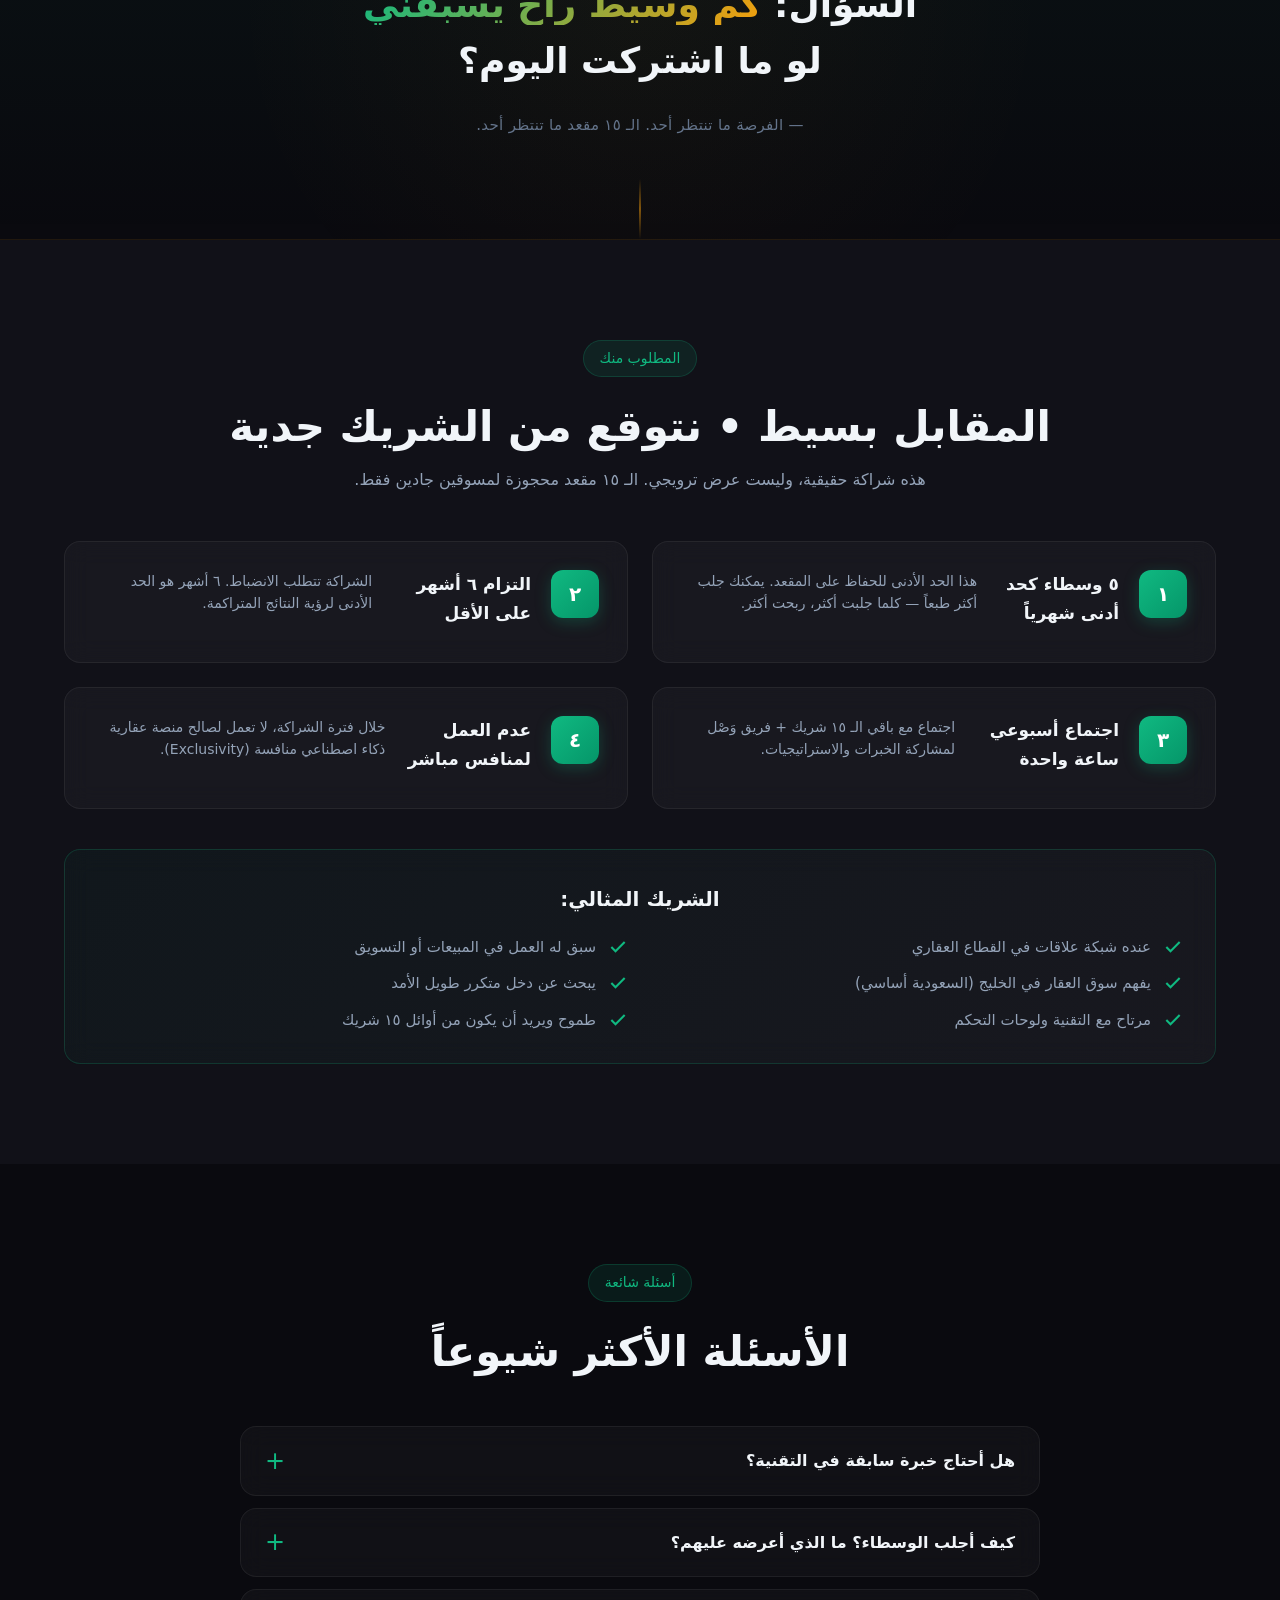
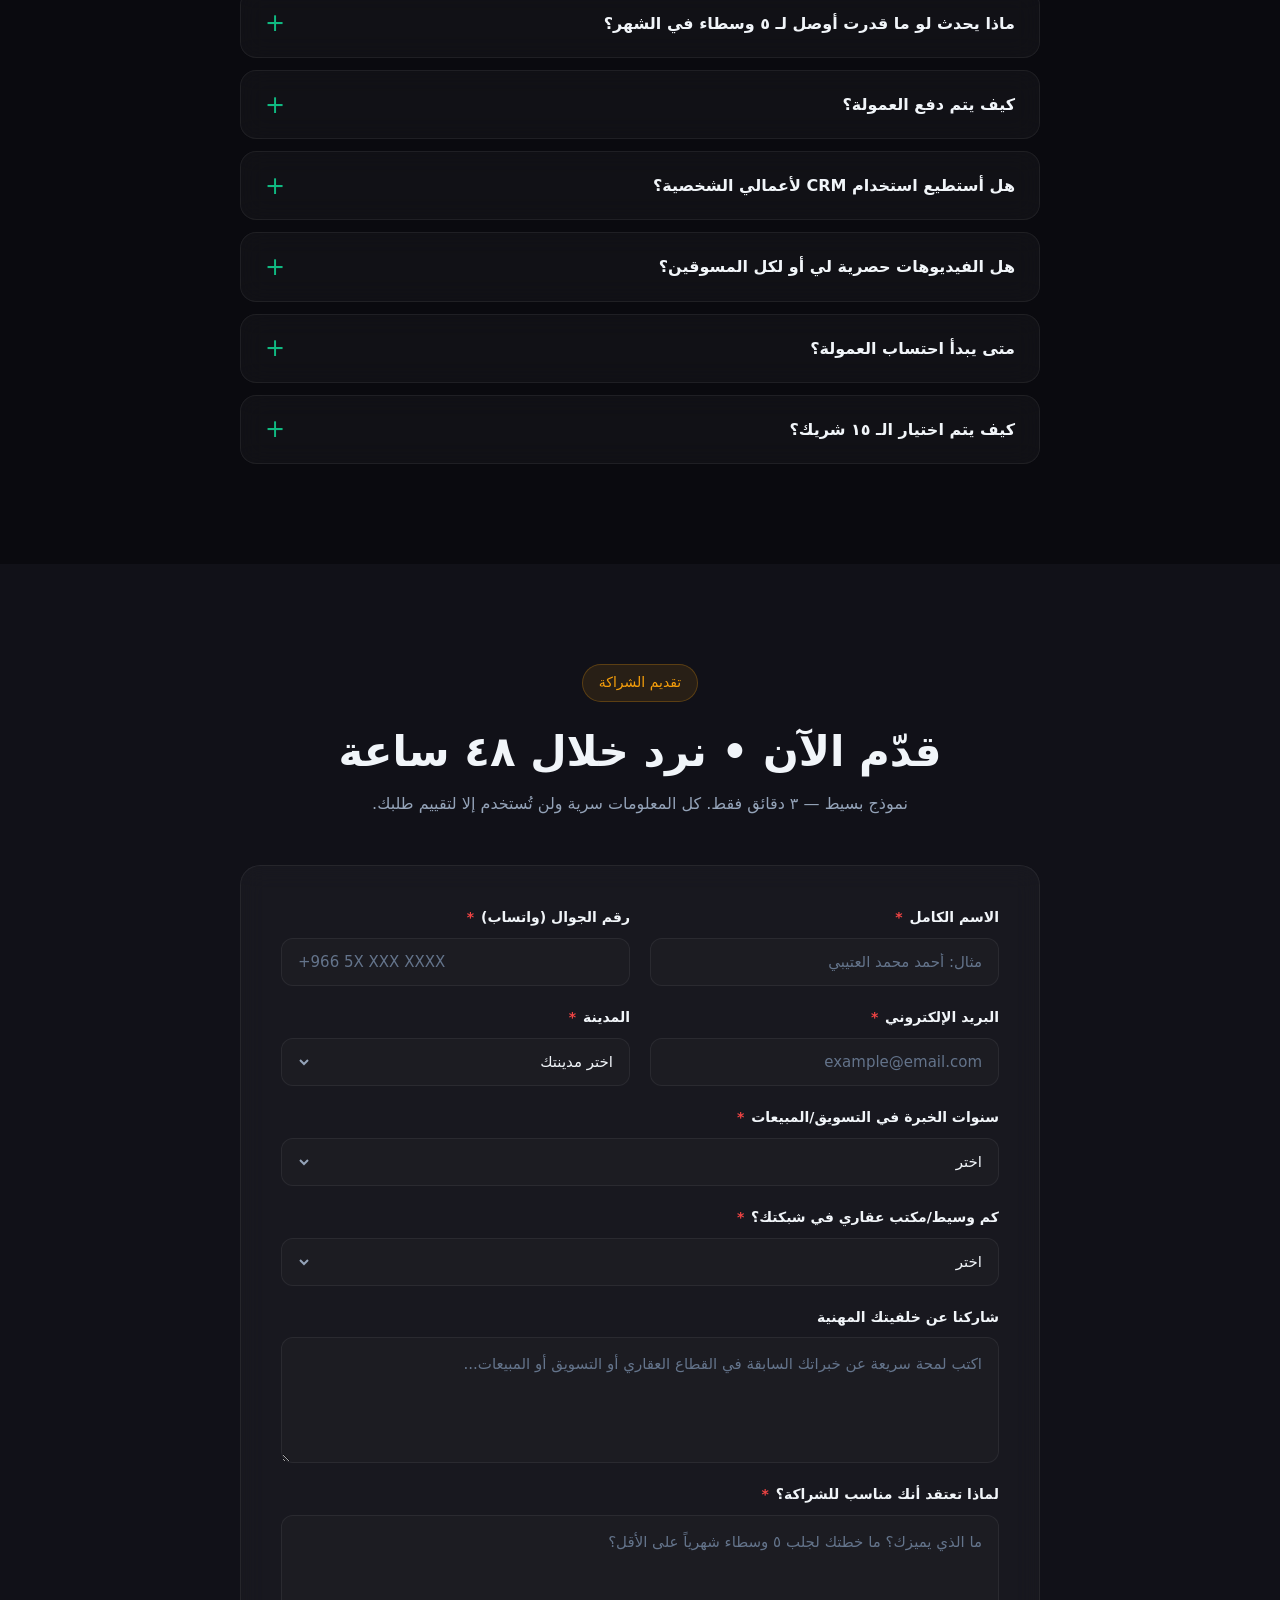
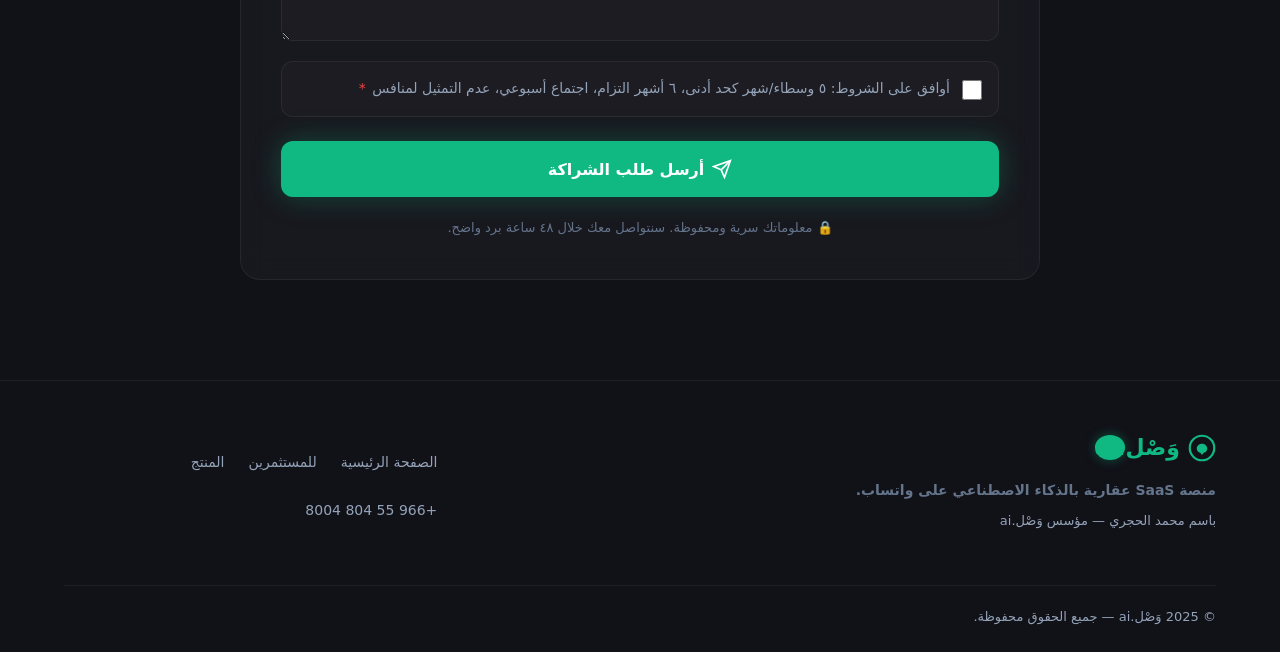
==== commit 94619bc7: "Boost marketing copy: 3 power quotes + scarcity + value math Sales psychology layer added throughout" ====
--- a/partner.html
+++ b/partner.html
@@ -88,8 +88,8 @@
           </h1>
 
           <p class="hero-description hero-description-center">
-            نعطيك <strong class="text-primary">CRM احترافي مجاناً + فيديوهات احترافية لكل وسيط تجلبه + عمولة ٣٠٪ لمدة سنة</strong><br>
-            مقابل: استقطاب وسطاء عقاريين كعملاء يدفعون اشتراك شهري.
+            <strong class="text-primary">١٥ شريك فقط</strong> يحصلون على CRM بقيمة ١٢ ألف ريال + فيديوهات احترافية + عمولة ٣٠٪ لمدة سنة.<br>
+            <span class="hero-emphasis">بعد ما تمتلئ الـ ١٥ — الجولة القادمة تنفتح في ٢٠٢٧.</span>
           </p>
 
           <div class="hero-buttons hero-buttons-center">
@@ -128,6 +128,19 @@
             </div>
           </div>
         </div>
+      </div>
+    </section>
+
+    <!-- ========== POWER QUOTE 1: Problem Hook ========== -->
+    <section class="power-quote">
+      <div class="container">
+        <div class="pq-mark">"</div>
+        <p class="power-quote-text">
+          في الوقت اللي تقرأ فيه هذا الإعلان،<br>
+          منافسك استقبل <em>عميل جديد كل ٣ دقائق</em><br>
+          بينما الوسطاء العاديون يردون بعد ٤ ساعات.
+        </p>
+        <p class="power-quote-author">— الفرق ليس في الذكاء، بل في الأدوات.</p>
       </div>
     </section>
 
@@ -567,6 +580,19 @@
       </div>
     </section>
 
+    <!-- ========== POWER QUOTE 2: Positioning ========== -->
+    <section class="power-quote">
+      <div class="container">
+        <div class="pq-mark">"</div>
+        <p class="power-quote-text">
+          أنت <em>مو بتشتغل وسيط عادي</em>.<br>
+          أنت بتأسس مكتب رقمي بأدوات قيمتها <em>٢٠ ألف ريال شهرياً</em>،<br>
+          بدون ما تدفع ريال واحد.
+        </p>
+        <p class="power-quote-author">— ١٥ شريك فقط يحصلون على هذا الامتياز.</p>
+      </div>
+    </section>
+
     <!-- ========== EXCLUSIVE FEATURES ========== -->
     <section id="exclusive-features">
       <div class="container">
@@ -732,8 +758,20 @@
         <!-- Closing CTA -->
         <div class="excl-bottom glass-card">
           <h3>هذه الميزات الثلاث وحدها تستحق <span class="gold-text">١٠ أضعاف الاشتراك</span></h3>
-          <p>كتالوج احترافي بـ ٢٬٠٠٠ ر.س + ذكاء تسويقي بـ ٣٬٠٠٠ ر.س + شبكة وسطاء لا تُقدَّر بثمن — كل ذلك مقابل اشتراك يبدأ من ٩٩ ر.س.</p>
-          <p class="excl-bottom-quote">"الوسيط اللي يفهم القيمة — يشترك بدون تردد."</p>
+          <div class="excl-value-grid">
+            <div class="excl-value-item"><span class="excl-vi-num">٢٬٠٠٠</span><span class="excl-vi-label">كتالوج احترافي / شهر</span></div>
+            <div class="excl-value-plus">+</div>
+            <div class="excl-value-item"><span class="excl-vi-num">٣٬٠٠٠</span><span class="excl-vi-label">ذكاء تسويقي / شهر</span></div>
+            <div class="excl-value-plus">+</div>
+            <div class="excl-value-item"><span class="excl-vi-num">∞</span><span class="excl-vi-label">شبكة وسطاء (لا تقدر بثمن)</span></div>
+            <div class="excl-value-eq">=</div>
+            <div class="excl-value-item highlight"><span class="excl-vi-num gold-text">٩٩</span><span class="excl-vi-label">ريال فقط للوسيط</span></div>
+          </div>
+          <p class="excl-bottom-quote">"الوسيط اللي يفهم القيمة — يشترك بدون تردد.<br>والوسيط اللي يفهم اللعبة — يجلب ٢٠ غيره."</p>
+          <a href="#apply" class="btn-primary excl-cta-btn">
+            احجز مقعدك الآن — قبل ما يسبقك غيرك
+            <svg width="18" height="18" viewBox="0 0 24 24" fill="none" stroke="currentColor" stroke-width="2.5"><path d="M5 12h14"/><path d="M12 5l-7 7 7 7"/></svg>
+          </a>
         </div>
       </div>
     </section>
@@ -890,6 +928,19 @@
             </div>
           </div>
         </div>
+      </div>
+    </section>
+
+    <!-- ========== POWER QUOTE 3: Decision Moment ========== -->
+    <section class="power-quote big">
+      <div class="container">
+        <div class="pq-mark">"</div>
+        <p class="power-quote-text">
+          السؤال مو "هل أشترك؟"<br>
+          السؤال: <em>كم وسيط راح يسبقني</em><br>
+          لو ما اشتركت اليوم؟
+        </p>
+        <p class="power-quote-author">— الفرصة ما تنتظر أحد. الـ ١٥ مقعد ما تنتظر أحد.</p>
       </div>
     </section>
 
--- a/css/pages.css
+++ b/css/pages.css
@@ -2540,6 +2540,167 @@
 }
 
 /* ==========================================================================
+   Hero emphasis (urgency line)
+   ========================================================================== */
+.hero-emphasis {
+  display: inline-block;
+  margin-top: 12px;
+  padding: 6px 16px;
+  background: rgba(245, 158, 11, 0.08);
+  border: 1px solid rgba(245, 158, 11, 0.2);
+  border-radius: 9999px;
+  color: var(--accent);
+  font-size: 14px;
+  font-weight: 600;
+}
+
+/* ==========================================================================
+   Power Quote Dividers (between sections — sales hooks)
+   ========================================================================== */
+.power-quote {
+  position: relative;
+  text-align: center;
+  padding: 80px 24px;
+  overflow: hidden;
+  background:
+    radial-gradient(circle at 50% 50%, rgba(245, 158, 11, 0.04) 0%, transparent 60%),
+    linear-gradient(180deg, transparent, rgba(16, 185, 129, 0.03), transparent);
+  border-top: 1px solid rgba(245, 158, 11, 0.1);
+  border-bottom: 1px solid rgba(245, 158, 11, 0.1);
+}
+
+.power-quote.big {
+  padding: 100px 24px;
+}
+
+.power-quote::before,
+.power-quote::after {
+  content: '';
+  position: absolute;
+  width: 1px;
+  height: 60px;
+  background: linear-gradient(180deg, transparent, var(--accent), transparent);
+  left: 50%;
+  transform: translateX(-50%);
+}
+
+.power-quote::before { top: 0; }
+.power-quote::after { bottom: 0; }
+
+.power-quote .pq-mark {
+  font-size: 80px;
+  color: rgba(245, 158, 11, 0.18);
+  line-height: 0.7;
+  font-family: 'Inter', system-ui, sans-serif;
+  font-weight: 800;
+  margin-bottom: 16px;
+  height: 50px;
+}
+
+.power-quote-text {
+  font-size: clamp(22px, 3.2vw, 36px);
+  font-weight: 700;
+  line-height: 1.55;
+  color: var(--text-primary);
+  max-width: 900px;
+  margin-inline: auto;
+  margin-bottom: 24px;
+}
+
+.power-quote-text em {
+  font-style: normal;
+  background: linear-gradient(135deg, var(--brand), var(--accent));
+  -webkit-background-clip: text;
+  background-clip: text;
+  -webkit-text-fill-color: transparent;
+  font-weight: 800;
+}
+
+.power-quote-author {
+  font-size: 15px;
+  color: var(--text-muted);
+  font-weight: 500;
+  letter-spacing: 0.02em;
+}
+
+@media (max-width: 600px) {
+  .power-quote { padding: 56px 20px; }
+  .power-quote.big { padding: 64px 20px; }
+}
+
+/* ==========================================================================
+   Exclusive Value Math Grid (closing of exclusive-features)
+   ========================================================================== */
+.excl-value-grid {
+  display: flex;
+  flex-wrap: wrap;
+  align-items: center;
+  justify-content: center;
+  gap: 16px;
+  margin: 32px auto;
+  max-width: 800px;
+}
+
+.excl-value-item {
+  background: var(--bg-card);
+  border: 1px solid var(--border);
+  border-radius: 14px;
+  padding: 18px 20px;
+  min-width: 140px;
+  display: flex;
+  flex-direction: column;
+  gap: 4px;
+  text-align: center;
+}
+
+.excl-value-item.highlight {
+  background: linear-gradient(135deg, rgba(245, 158, 11, 0.1), rgba(16, 185, 129, 0.05));
+  border-color: rgba(245, 158, 11, 0.3);
+  box-shadow: 0 8px 24px rgba(245, 158, 11, 0.1);
+}
+
+.excl-vi-num {
+  font-size: 28px;
+  font-weight: 800;
+  font-family: 'Inter', system-ui, sans-serif;
+  color: var(--text-primary);
+  line-height: 1;
+}
+
+.excl-vi-label {
+  font-size: 12px;
+  color: var(--text-muted);
+}
+
+.excl-value-plus,
+.excl-value-eq {
+  font-size: 24px;
+  font-weight: 700;
+  color: var(--text-muted);
+  font-family: 'Inter', system-ui, sans-serif;
+}
+
+.excl-value-eq {
+  color: var(--accent);
+}
+
+.excl-cta-btn {
+  margin-top: 28px;
+  padding: 18px 36px;
+  font-size: 16px;
+}
+
+@media (max-width: 600px) {
+  .excl-value-grid {
+    flex-direction: column;
+  }
+  .excl-value-plus,
+  .excl-value-eq {
+    transform: rotate(90deg);
+  }
+}
+
+/* ==========================================================================
    Exclusive Features (partner.html — Catalog, Marketing, Referrals)
    ========================================================================== */
 .excl-block {
